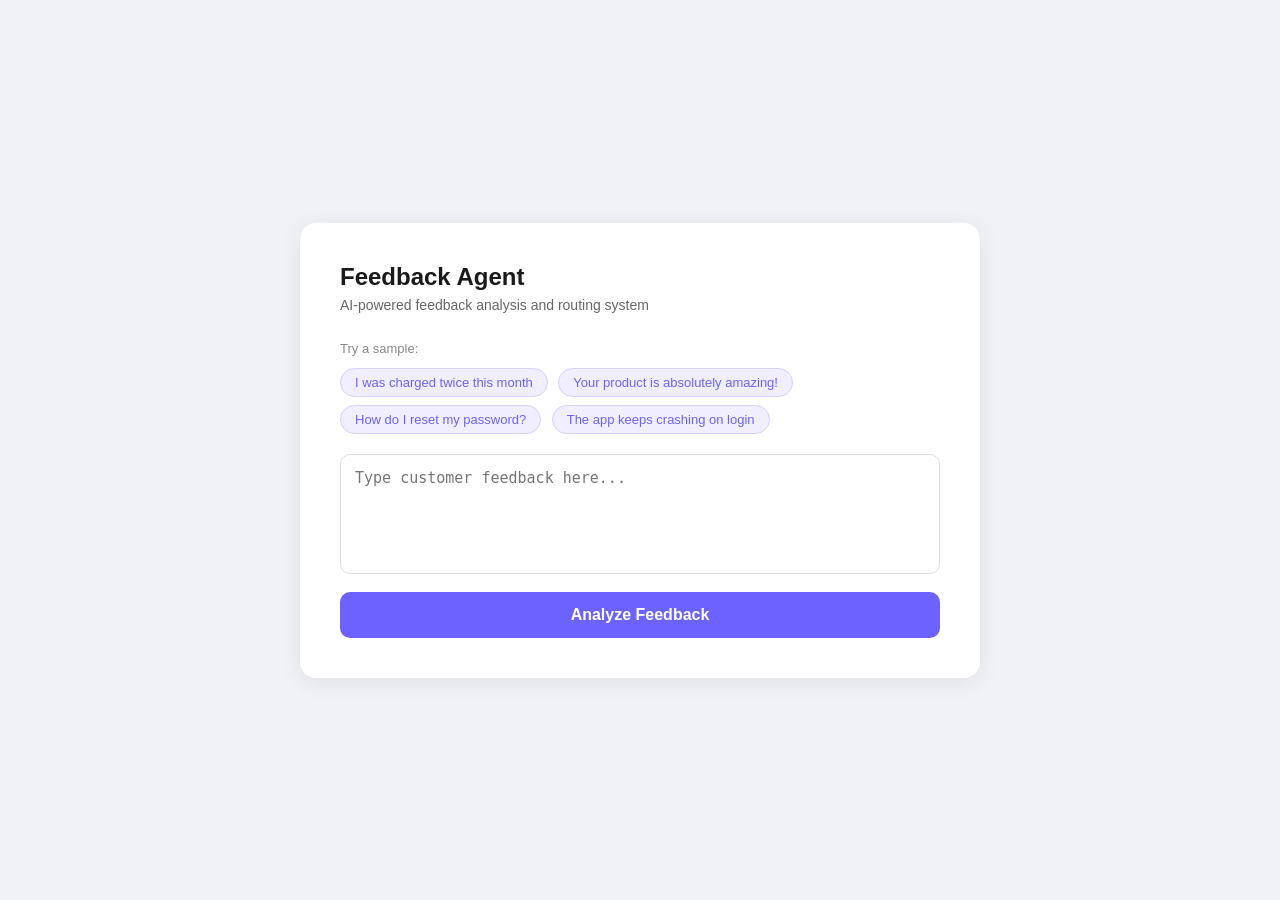
==== index.html @ 39b619ed "First Commit" ====
<!DOCTYPE html>
<html lang="en">
<head>
  <meta charset="UTF-8"/>
  <title>Feedback Agent Demo</title>
  <style>
    * { box-sizing: border-box; margin: 0; padding: 0; }
    body { font-family: sans-serif; background: #f0f2f5; min-height: 100vh; display: flex; align-items: center; justify-content: center; }
    .container { background: white; border-radius: 16px; padding: 40px; width: 680px; box-shadow: 0 4px 24px rgba(0,0,0,0.08); }
    h1 { font-size: 24px; font-weight: 600; margin-bottom: 6px; color: #1a1a1a; }
    p.sub { color: #666; font-size: 14px; margin-bottom: 28px; }
    textarea { width: 100%; height: 120px; border: 1.5px solid #ddd; border-radius: 10px; padding: 14px; font-size: 15px; resize: none; outline: none; transition: border 0.2s; }
    textarea:focus { border-color: #6c63ff; }
    button { margin-top: 14px; width: 100%; padding: 14px; background: #6c63ff; color: white; border: none; border-radius: 10px; font-size: 16px; font-weight: 600; cursor: pointer; transition: background 0.2s; }
    button:hover { background: #574fd6; }
    button:disabled { background: #aaa; cursor: not-allowed; }
    .result { margin-top: 28px; display: none; }
    .badge { display: inline-block; padding: 4px 14px; border-radius: 20px; font-size: 13px; font-weight: 600; margin-bottom: 16px; }
    .badge.escalated { background: #ffe4e4; color: #c0392b; }
    .badge.replied { background: #e4f9ef; color: #1a7a4a; }
    .cards { display: grid; grid-template-columns: 1fr 1fr; gap: 12px; }
    .card { background: #f8f8ff; border: 1px solid #ececff; border-radius: 10px; padding: 16px; }
    .card h3 { font-size: 12px; text-transform: uppercase; color: #888; letter-spacing: 0.5px; margin-bottom: 6px; }
    .card p { font-size: 15px; font-weight: 500; color: #1a1a1a; text-transform: capitalize; }
    .reply-box { margin-top: 12px; background: #f0fff6; border: 1px solid #b2f0d0; border-radius: 10px; padding: 16px; }
    .reply-box h3 { font-size: 12px; text-transform: uppercase; color: #1a7a4a; margin-bottom: 8px; }
    .reply-box p { font-size: 15px; color: #1a1a1a; line-height: 1.6; }
    .escalation-box { margin-top: 12px; background: #fff5f5; border: 1px solid #ffc0c0; border-radius: 10px; padding: 16px; }
    .escalation-box h3 { font-size: 12px; text-transform: uppercase; color: #c0392b; margin-bottom: 8px; }
    .escalation-box p { font-size: 15px; color: #1a1a1a; line-height: 1.6; }
    .loader { text-align: center; padding: 20px; color: #6c63ff; font-size: 15px; display: none; }
    .samples { margin-bottom: 16px; }
    .samples p { font-size: 13px; color: #888; margin-bottom: 8px; }
    .sample-btn { display: inline-block; margin: 4px 6px 4px 0; padding: 6px 14px; background: #f0eeff; color: #6c63ff; border: 1px solid #d4d0ff; border-radius: 20px; font-size: 13px; cursor: pointer; transition: background 0.2s; }
    .sample-btn:hover { background: #e0dcff; }
  </style>
</head>
<body>
<div class="container">
  <h1>Feedback Agent</h1>
  <p class="sub">AI-powered feedback analysis and routing system</p>

  <div class="samples">
    <p>Try a sample:</p>
    <span class="sample-btn" onclick="setSample(this)">I was charged twice this month</span>
    <span class="sample-btn" onclick="setSample(this)">Your product is absolutely amazing!</span>
    <span class="sample-btn" onclick="setSample(this)">How do I reset my password?</span>
    <span class="sample-btn" onclick="setSample(this)">The app keeps crashing on login</span>
  </div>

  <textarea id="feedback" placeholder="Type customer feedback here..."></textarea>
  <button id="btn" onclick="analyze()">Analyze Feedback</button>

  <div class="loader" id="loader">Analyzing feedback through agent pipeline...</div>

  <div class="result" id="result">
    <span class="badge" id="badge"></span>
    <div class="cards" id="cards"></div>
    <div id="output-box"></div>
  </div>
</div>

<script>
  function setSample(el) {
    document.getElementById("feedback").value = el.innerText;
  }

  async function analyze() {
    const feedback = document.getElementById("feedback").value.trim();
    if (!feedback) return alert("Please enter some feedback first.");

    document.getElementById("btn").disabled = true;
    document.getElementById("loader").style.display = "block";
    document.getElementById("result").style.display = "none";

    try {
      const res = await fetch("http://localhost:8000/analyze", {
        method: "POST",
        headers: { "Content-Type": "application/json" },
        body: JSON.stringify({ feedback })
      });
      const data = await res.json();
      showResult(data);
    } catch (e) {
      alert("Error connecting to backend. Make sure the server is running.");
    }

    document.getElementById("btn").disabled = false;
    document.getElementById("loader").style.display = "none";
  }

  function showResult(data) {
    const result = document.getElementById("result");
    const badge = document.getElementById("badge");
    const cards = document.getElementById("cards");
    const outputBox = document.getElementById("output-box");

    result.style.display = "block";

    if (data.status === "escalated") {
      badge.textContent = "Escalated to Human Team";
      badge.className = "badge escalated";
      const c = data.case;
      cards.innerHTML = `
        <div class="card"><h3>Sentiment</h3><p>${c.sentiment}</p></div>
        <div class="card"><h3>Intent</h3><p>${c.intent}</p></div>
        <div class="card"><h3>Assigned To</h3><p>${c.assigned_to}</p></div>
        <div class="card"><h3>Reason</h3><p>${c.reason}</p></div>
      `;
      outputBox.innerHTML = `
        <div class="escalation-box">
          <h3>Escalation Details</h3>
          <p>${c.feedback}</p>
        </div>`;
    } else {
      badge.textContent = "Auto-Replied";
      badge.className = "badge replied";
      cards.innerHTML = `
        <div class="card"><h3>Sentiment</h3><p>${data.sentiment || "—"}</p></div>
        <div class="card"><h3>Status</h3><p>${data.status}</p></div>
      `;
      outputBox.innerHTML = `
        <div class="reply-box">
          <h3>Generated Reply</h3>
          <p>${data.response}</p>
        </div>`;
    }
  }
</script>
</body>
</html>
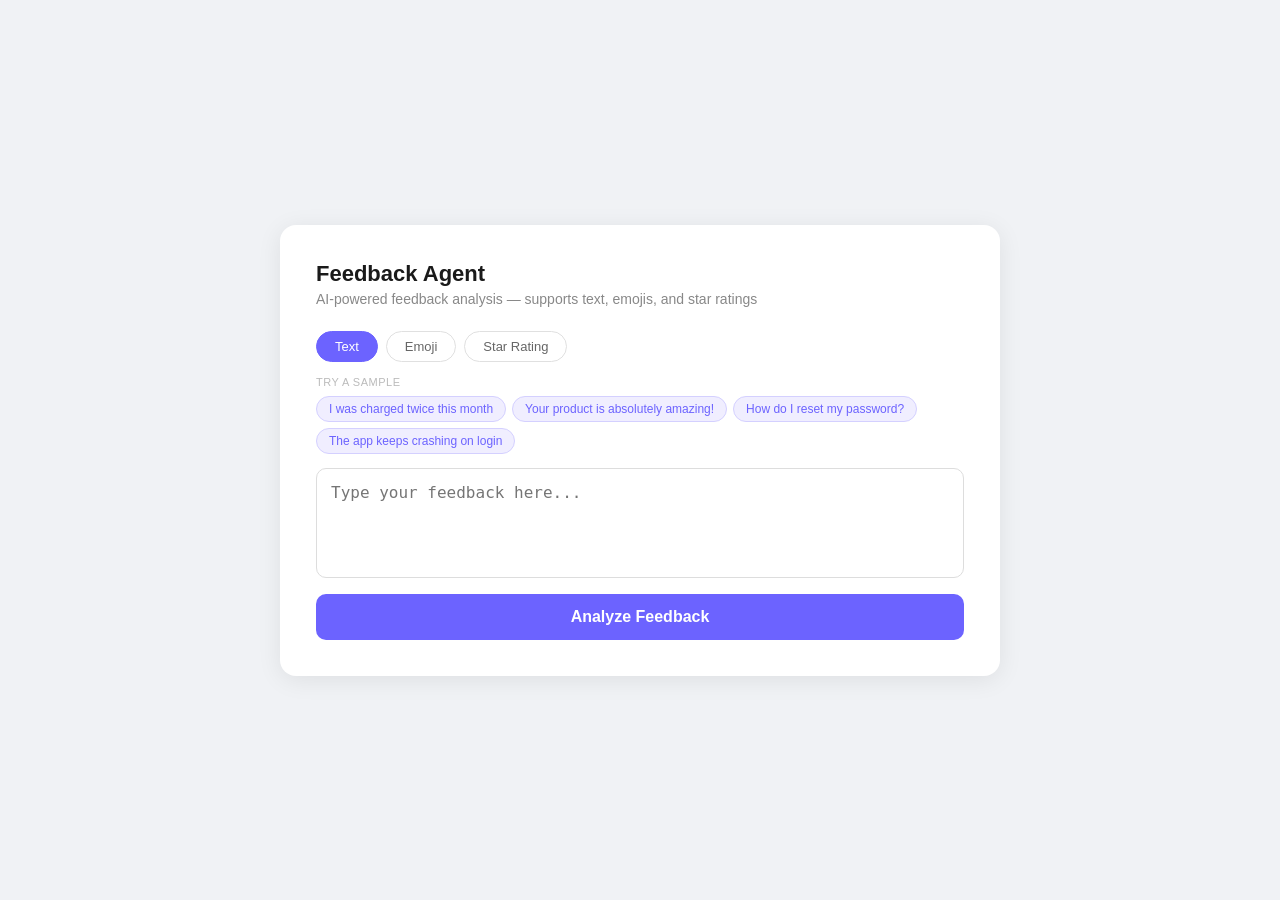
==== commit d42d390d: ""Update code 23/3/2026 10.25pm"" ====
--- a/index.html
+++ b/index.html
@@ -2,123 +2,302 @@
 <html lang="en">
 <head>
   <meta charset="UTF-8"/>
-  <title>Feedback Agent Demo</title>
+  <title>Feedback Agent</title>
   <style>
     * { box-sizing: border-box; margin: 0; padding: 0; }
-    body { font-family: sans-serif; background: #f0f2f5; min-height: 100vh; display: flex; align-items: center; justify-content: center; }
-    .container { background: white; border-radius: 16px; padding: 40px; width: 680px; box-shadow: 0 4px 24px rgba(0,0,0,0.08); }
-    h1 { font-size: 24px; font-weight: 600; margin-bottom: 6px; color: #1a1a1a; }
-    p.sub { color: #666; font-size: 14px; margin-bottom: 28px; }
-    textarea { width: 100%; height: 120px; border: 1.5px solid #ddd; border-radius: 10px; padding: 14px; font-size: 15px; resize: none; outline: none; transition: border 0.2s; }
-    textarea:focus { border-color: #6c63ff; }
-    button { margin-top: 14px; width: 100%; padding: 14px; background: #6c63ff; color: white; border: none; border-radius: 10px; font-size: 16px; font-weight: 600; cursor: pointer; transition: background 0.2s; }
-    button:hover { background: #574fd6; }
-    button:disabled { background: #aaa; cursor: not-allowed; }
-    .result { margin-top: 28px; display: none; }
-    .badge { display: inline-block; padding: 4px 14px; border-radius: 20px; font-size: 13px; font-weight: 600; margin-bottom: 16px; }
-    .badge.escalated { background: #ffe4e4; color: #c0392b; }
-    .badge.replied { background: #e4f9ef; color: #1a7a4a; }
-    .cards { display: grid; grid-template-columns: 1fr 1fr; gap: 12px; }
-    .card { background: #f8f8ff; border: 1px solid #ececff; border-radius: 10px; padding: 16px; }
-    .card h3 { font-size: 12px; text-transform: uppercase; color: #888; letter-spacing: 0.5px; margin-bottom: 6px; }
-    .card p { font-size: 15px; font-weight: 500; color: #1a1a1a; text-transform: capitalize; }
-    .reply-box { margin-top: 12px; background: #f0fff6; border: 1px solid #b2f0d0; border-radius: 10px; padding: 16px; }
-    .reply-box h3 { font-size: 12px; text-transform: uppercase; color: #1a7a4a; margin-bottom: 8px; }
-    .reply-box p { font-size: 15px; color: #1a1a1a; line-height: 1.6; }
-    .escalation-box { margin-top: 12px; background: #fff5f5; border: 1px solid #ffc0c0; border-radius: 10px; padding: 16px; }
-    .escalation-box h3 { font-size: 12px; text-transform: uppercase; color: #c0392b; margin-bottom: 8px; }
-    .escalation-box p { font-size: 15px; color: #1a1a1a; line-height: 1.6; }
-    .loader { text-align: center; padding: 20px; color: #6c63ff; font-size: 15px; display: none; }
-    .samples { margin-bottom: 16px; }
-    .samples p { font-size: 13px; color: #888; margin-bottom: 8px; }
-    .sample-btn { display: inline-block; margin: 4px 6px 4px 0; padding: 6px 14px; background: #f0eeff; color: #6c63ff; border: 1px solid #d4d0ff; border-radius: 20px; font-size: 13px; cursor: pointer; transition: background 0.2s; }
-    .sample-btn:hover { background: #e0dcff; }
+    body { font-family: sans-serif; background: #f0f2f5; min-height: 100vh; display: flex; align-items: center; justify-content: center; padding: 20px; }
+    .container { background: white; border-radius: 16px; padding: 36px; width: 720px; box-shadow: 0 4px 24px rgba(0,0,0,0.08); }
+    h1 { font-size: 22px; font-weight: 700; color: #1a1a1a; margin-bottom: 4px; }
+    p.sub { color: #888; font-size: 14px; margin-bottom: 24px; }
+
+    .tabs { display:flex; gap:8px; margin-bottom:14px; }
+    .tab { padding:7px 18px; border-radius:20px; border:1.5px solid #e0e0e0; font-size:13px; cursor:pointer; background:white; color:#666; transition:all 0.2s; }
+    .tab.active { background:#6c63ff; color:white; border-color:#6c63ff; }
+
+    .input-section { display:none; }
+    .input-section.active { display:block; }
+
+    textarea { width:100%; height:110px; border:1.5px solid #ddd; border-radius:10px; padding:14px; font-size:16px; resize:none; outline:none; transition:border 0.2s; }
+    textarea:focus { border-color:#6c63ff; }
+
+    .emoji-grid { display:flex; flex-wrap:wrap; gap:6px; padding:14px; background:#f8f8ff; border:1.5px solid #e8e4ff; border-radius:10px; margin-bottom:10px; }
+    .emoji-btn { font-size:26px; cursor:pointer; padding:6px 8px; border-radius:8px; border:2px solid transparent; background:transparent; transition:all 0.15s; }
+    .emoji-btn:hover { background:#e8e4ff; transform:scale(1.15); }
+    .emoji-btn.selected { border-color:#6c63ff; background:#f0eeff; }
+    .emoji-preview { min-height:44px; padding:10px 14px; background:#f0eeff; border-radius:8px; font-size:22px; letter-spacing:4px; margin-bottom:10px; color:#333; }
+    .emoji-preview span { font-size:13px; color:#888; vertical-align:middle; }
+
+    .star-row { display:flex; justify-content:center; gap:12px; padding:20px 0 10px; }
+    .star { font-size:38px; cursor:pointer; color:#ddd; transition:all 0.15s; }
+    .star.active { color:#f5a623; }
+    .star:hover { transform:scale(1.2); }
+    .star-label { text-align:center; font-size:14px; color:#888; margin-bottom:10px; min-height:20px; }
+
+    .samples { margin-bottom:14px; }
+    .samples-label { font-size:11px; color:#bbb; text-transform:uppercase; letter-spacing:0.5px; margin-bottom:8px; }
+    .chips { display:flex; flex-wrap:wrap; gap:6px; }
+    .chip { padding:5px 12px; background:#f0eeff; color:#6c63ff; border:1px solid #d4d0ff; border-radius:16px; font-size:12px; cursor:pointer; }
+    .chip:hover { background:#e0dcff; }
+
+    button.submit { margin-top:12px; width:100%; padding:14px; background:#6c63ff; color:white; border:none; border-radius:10px; font-size:16px; font-weight:600; cursor:pointer; transition:background 0.2s; }
+    button.submit:hover { background:#574fd6; }
+    button.submit:disabled { background:#bbb; cursor:not-allowed; }
+
+    .loader { text-align:center; padding:20px; color:#6c63ff; font-size:14px; display:none; }
+    .dots::after { content:'...'; animation: dots 1.2s steps(3,end) infinite; }
+    @keyframes dots { 0%,100%{content:'.'} 33%{content:'..'} 66%{content:'...'} }
+
+    .result { margin-top:24px; display:none; animation: fadeIn 0.3s ease; }
+    @keyframes fadeIn { from{opacity:0;transform:translateY(8px)} to{opacity:1;transform:none} }
+
+    .result-header { display:flex; align-items:center; gap:10px; margin-bottom:14px; flex-wrap:wrap; }
+    .badge { padding:5px 16px; border-radius:20px; font-size:13px; font-weight:600; }
+    .badge.escalated { background:#ffe4e4; color:#c0392b; }
+    .badge.replied { background:#e4f9ef; color:#1a7a4a; }
+    .input-badge { padding:4px 12px; border-radius:14px; font-size:12px; background:#f0eeff; color:#6c63ff; }
+
+    .interpretation { background:#fffbea; border:1px solid #ffe08a; border-radius:10px; padding:12px 16px; margin-bottom:14px; font-size:14px; color:#7a5c00; }
+    .interpretation strong { color:#5c4200; }
+
+    .cards { display:grid; grid-template-columns:1fr 1fr; gap:10px; margin-bottom:14px; }
+    .card { background:#f8f8ff; border:1px solid #ececff; border-radius:10px; padding:14px; }
+    .card h3 { font-size:11px; text-transform:uppercase; color:#aaa; letter-spacing:0.5px; margin-bottom:5px; }
+    .card p { font-size:15px; font-weight:500; color:#1a1a1a; text-transform:capitalize; }
+
+    .reply-box { background:#f0fff6; border:1px solid #b2f0d0; border-radius:10px; padding:16px; }
+    .reply-box h3 { font-size:11px; text-transform:uppercase; color:#1a7a4a; margin-bottom:8px; }
+    .reply-box p { font-size:15px; color:#1a1a1a; line-height:1.7; }
+
+    .escalation-box { background:#fff5f5; border:1px solid #ffc0c0; border-radius:10px; padding:16px; }
+    .escalation-box h3 { font-size:11px; text-transform:uppercase; color:#c0392b; margin-bottom:8px; }
+    .escalation-box p { font-size:14px; color:#333; line-height:1.6; margin-bottom:6px; }
   </style>
 </head>
 <body>
 <div class="container">
   <h1>Feedback Agent</h1>
-  <p class="sub">AI-powered feedback analysis and routing system</p>
-
-  <div class="samples">
-    <p>Try a sample:</p>
-    <span class="sample-btn" onclick="setSample(this)">I was charged twice this month</span>
-    <span class="sample-btn" onclick="setSample(this)">Your product is absolutely amazing!</span>
-    <span class="sample-btn" onclick="setSample(this)">How do I reset my password?</span>
-    <span class="sample-btn" onclick="setSample(this)">The app keeps crashing on login</span>
-  </div>
-
-  <textarea id="feedback" placeholder="Type customer feedback here..."></textarea>
-  <button id="btn" onclick="analyze()">Analyze Feedback</button>
-
-  <div class="loader" id="loader">Analyzing feedback through agent pipeline...</div>
+  <p class="sub">AI-powered feedback analysis — supports text, emojis, and star ratings</p>
+
+  <div class="tabs">
+    <button class="tab active" onclick="switchTab('text', this)">Text</button>
+    <button class="tab" onclick="switchTab('emoji', this)">Emoji</button>
+    <button class="tab" onclick="switchTab('rating', this)">Star Rating</button>
+  </div>
+
+  <!-- TEXT TAB -->
+  <div class="input-section active" id="tab-text">
+    <div class="samples">
+      <div class="samples-label">Try a sample</div>
+      <div class="chips">
+        <span class="chip" onclick="setChip(this)">I was charged twice this month</span>
+        <span class="chip" onclick="setChip(this)">Your product is absolutely amazing!</span>
+        <span class="chip" onclick="setChip(this)">How do I reset my password?</span>
+        <span class="chip" onclick="setChip(this)">The app keeps crashing on login</span>
+      </div>
+    </div>
+    <textarea id="text-input" placeholder="Type your feedback here..."></textarea>
+  </div>
+
+  <!-- EMOJI TAB -->
+  <div class="input-section" id="tab-emoji">
+    <div class="samples">
+      <div class="samples-label">Quick emoji combos</div>
+      <div class="chips">
+        <span class="chip" onclick="setEmojiCombo('😡😡💢')">😡 Very angry</span>
+        <span class="chip" onclick="setEmojiCombo('❤️🌟😍')">❤️ Love it</span>
+        <span class="chip" onclick="setEmojiCombo('🤔❓')">🤔 Confused</span>
+        <span class="chip" onclick="setEmojiCombo('🐛💥❌')">🐛 Bug report</span>
+        <span class="chip" onclick="setEmojiCombo('💰💳😤')">💰 Billing issue</span>
+        <span class="chip" onclick="setEmojiCombo('👏🙌✨')">👏 Impressed</span>
+      </div>
+    </div>
+    <div class="emoji-grid">
+      <button class="emoji-btn" onclick="addEmoji('😡')">😡</button>
+      <button class="emoji-btn" onclick="addEmoji('😤')">😤</button>
+      <button class="emoji-btn" onclick="addEmoji('🤬')">🤬</button>
+      <button class="emoji-btn" onclick="addEmoji('💢')">💢</button>
+      <button class="emoji-btn" onclick="addEmoji('😢')">😢</button>
+      <button class="emoji-btn" onclick="addEmoji('💔')">💔</button>
+      <button class="emoji-btn" onclick="addEmoji('😞')">😞</button>
+      <button class="emoji-btn" onclick="addEmoji('😊')">😊</button>
+      <button class="emoji-btn" onclick="addEmoji('❤️')">❤️</button>
+      <button class="emoji-btn" onclick="addEmoji('👍')">👍</button>
+      <button class="emoji-btn" onclick="addEmoji('🌟')">🌟</button>
+      <button class="emoji-btn" onclick="addEmoji('😍')">😍</button>
+      <button class="emoji-btn" onclick="addEmoji('✨')">✨</button>
+      <button class="emoji-btn" onclick="addEmoji('👏')">👏</button>
+      <button class="emoji-btn" onclick="addEmoji('🙌')">🙌</button>
+      <button class="emoji-btn" onclick="addEmoji('🤔')">🤔</button>
+      <button class="emoji-btn" onclick="addEmoji('❓')">❓</button>
+      <button class="emoji-btn" onclick="addEmoji('🐛')">🐛</button>
+      <button class="emoji-btn" onclick="addEmoji('💥')">💥</button>
+      <button class="emoji-btn" onclick="addEmoji('❌')">❌</button>
+      <button class="emoji-btn" onclick="addEmoji('🔥')">🔥</button>
+      <button class="emoji-btn" onclick="addEmoji('💰')">💰</button>
+      <button class="emoji-btn" onclick="addEmoji('💳')">💳</button>
+      <button class="emoji-btn" onclick="addEmoji('🚀')">🚀</button>
+      <button class="emoji-btn" onclick="addEmoji('👎')">👎</button>
+      <button class="emoji-btn" onclick="addEmoji('🐢')">🐢</button>
+      <button class="emoji-btn" onclick="addEmoji('⚡')">⚡</button>
+      <button class="emoji-btn" onclick="addEmoji('🧾')">🧾</button>
+    </div>
+    <div class="emoji-preview" id="emoji-preview"><span>Click emojis above to build your feedback</span></div>
+    <button onclick="clearEmoji()" style="background:none;border:none;color:#aaa;font-size:12px;cursor:pointer;margin-bottom:8px;">Clear</button>
+  </div>
+
+  <!-- STAR RATING TAB -->
+  <div class="input-section" id="tab-rating">
+    <div class="star-row" id="star-row">
+      <span class="star" onclick="setRating(1)">★</span>
+      <span class="star" onclick="setRating(2)">★</span>
+      <span class="star" onclick="setRating(3)">★</span>
+      <span class="star" onclick="setRating(4)">★</span>
+      <span class="star" onclick="setRating(5)">★</span>
+    </div>
+    <div class="star-label" id="star-label">Click a star to rate</div>
+    <textarea id="rating-comment" placeholder="Optional: add a comment with your rating..." style="margin-top:10px; height:80px;"></textarea>
+  </div>
+
+  <button class="submit" id="btn" onclick="analyze()">Analyze Feedback</button>
+  <div class="loader" id="loader">Analyzing through agent pipeline<span class="dots"></span></div>
 
   <div class="result" id="result">
-    <span class="badge" id="badge"></span>
+    <div class="result-header">
+      <span class="badge" id="badge"></span>
+      <span class="input-badge" id="input-type-badge"></span>
+    </div>
+    <div class="interpretation" id="interpretation"></div>
     <div class="cards" id="cards"></div>
     <div id="output-box"></div>
   </div>
 </div>
 
 <script>
-  function setSample(el) {
-    document.getElementById("feedback").value = el.innerText;
+  let currentTab = 'text';
+  let selectedEmojis = '';
+  let selectedRating = 0;
+
+  const starLabels = ['', 'Very dissatisfied', 'Dissatisfied', 'Neutral', 'Satisfied', 'Very satisfied!'];
+
+  function switchTab(tab, el) {
+    currentTab = tab;
+    document.querySelectorAll('.tab').forEach(t => t.classList.remove('active'));
+    document.querySelectorAll('.input-section').forEach(s => s.classList.remove('active'));
+    el.classList.add('active');
+    document.getElementById('tab-' + tab).classList.add('active');
+    document.getElementById('result').style.display = 'none';
+  }
+
+  function setChip(el) {
+    document.getElementById('text-input').value = el.innerText;
+  }
+
+  function addEmoji(e) {
+    selectedEmojis += e;
+    updateEmojiPreview();
+  }
+
+  function setEmojiCombo(combo) {
+    selectedEmojis = combo;
+    updateEmojiPreview();
+  }
+
+  function clearEmoji() {
+    selectedEmojis = '';
+    updateEmojiPreview();
+  }
+
+  function updateEmojiPreview() {
+    const el = document.getElementById('emoji-preview');
+    el.innerHTML = selectedEmojis || '<span>Click emojis above to build your feedback</span>';
+  }
+
+  function setRating(n) {
+    selectedRating = n;
+    document.querySelectorAll('.star').forEach((s, i) => {
+      s.classList.toggle('active', i < n);
+    });
+    document.getElementById('star-label').textContent = starLabels[n];
+  }
+
+  function getFeedbackValue() {
+    if (currentTab === 'text') {
+      return document.getElementById('text-input').value.trim();
+    } else if (currentTab === 'emoji') {
+      return selectedEmojis.trim();
+    } else {
+      const stars = '⭐'.repeat(selectedRating);
+      const comment = document.getElementById('rating-comment').value.trim();
+      return comment ? `${stars} ${comment}` : stars;
+    }
   }
 
   async function analyze() {
-    const feedback = document.getElementById("feedback").value.trim();
-    if (!feedback) return alert("Please enter some feedback first.");
-
-    document.getElementById("btn").disabled = true;
-    document.getElementById("loader").style.display = "block";
-    document.getElementById("result").style.display = "none";
+    const feedback = getFeedbackValue();
+    if (!feedback) return alert('Please enter feedback first.');
+
+    document.getElementById('btn').disabled = true;
+    document.getElementById('loader').style.display = 'block';
+    document.getElementById('result').style.display = 'none';
 
     try {
-      const res = await fetch("http://localhost:8000/analyze", {
-        method: "POST",
-        headers: { "Content-Type": "application/json" },
+      const res = await fetch('http://localhost:8000/analyze', {
+        method: 'POST',
+        headers: { 'Content-Type': 'application/json' },
         body: JSON.stringify({ feedback })
       });
       const data = await res.json();
       showResult(data);
     } catch (e) {
-      alert("Error connecting to backend. Make sure the server is running.");
+      alert('Cannot connect to backend. Run: uvicorn app:app --reload --port 8000');
     }
 
-    document.getElementById("btn").disabled = false;
-    document.getElementById("loader").style.display = "none";
+    document.getElementById('btn').disabled = false;
+    document.getElementById('loader').style.display = 'none';
   }
 
   function showResult(data) {
-    const result = document.getElementById("result");
-    const badge = document.getElementById("badge");
-    const cards = document.getElementById("cards");
-    const outputBox = document.getElementById("output-box");
-
-    result.style.display = "block";
-
-    if (data.status === "escalated") {
-      badge.textContent = "Escalated to Human Team";
-      badge.className = "badge escalated";
+    const result = document.getElementById('result');
+    const badge = document.getElementById('badge');
+    const cards = document.getElementById('cards');
+    const outputBox = document.getElementById('output-box');
+    const interp = document.getElementById('interpretation');
+    const typeBadge = document.getElementById('input-type-badge');
+
+    result.style.display = 'block';
+
+    const u = data.understanding || {};
+    const typeMap = { text: 'Text input', emoji: 'Emoji input', mixed: 'Emoji + text', rating: 'Star rating' };
+    typeBadge.textContent = typeMap[data.detected_type] || 'Text input';
+
+    if (data.emoji_detected || data.detected_type !== 'text') {
+      interp.style.display = 'block';
+      interp.innerHTML = `<strong>Interpreted as:</strong> "${data.human_readable}"`;
+    } else {
+      interp.style.display = 'none';
+    }
+
+    cards.innerHTML = `
+      <div class="card"><h3>Sentiment</h3><p>${u.sentiment || '—'}</p></div>
+      <div class="card"><h3>Intent</h3><p>${u.intent || '—'}</p></div>
+      <div class="card"><h3>Topic</h3><p>${u.topic || '—'}</p></div>
+      <div class="card"><h3>Urgency</h3><p>${u.urgency || '—'}</p></div>
+    `;
+
+    if (data.status === 'escalated') {
       const c = data.case;
-      cards.innerHTML = `
-        <div class="card"><h3>Sentiment</h3><p>${c.sentiment}</p></div>
-        <div class="card"><h3>Intent</h3><p>${c.intent}</p></div>
-        <div class="card"><h3>Assigned To</h3><p>${c.assigned_to}</p></div>
-        <div class="card"><h3>Reason</h3><p>${c.reason}</p></div>
-      `;
+      badge.textContent = 'Escalated to Human Team';
+      badge.className = 'badge escalated';
       outputBox.innerHTML = `
         <div class="escalation-box">
           <h3>Escalation Details</h3>
-          <p>${c.feedback}</p>
+          <p><strong>Feedback:</strong> ${c.feedback}</p>
+          <p><strong>Reason:</strong> ${c.reason}</p>
+          <p><strong>Assigned to:</strong> ${c.assigned_to}</p>
         </div>`;
     } else {
-      badge.textContent = "Auto-Replied";
-      badge.className = "badge replied";
-      cards.innerHTML = `
-        <div class="card"><h3>Sentiment</h3><p>${data.sentiment || "—"}</p></div>
-        <div class="card"><h3>Status</h3><p>${data.status}</p></div>
-      `;
+      badge.textContent = 'Auto-Replied';
+      badge.className = 'badge replied';
       outputBox.innerHTML = `
         <div class="reply-box">
           <h3>Generated Reply</h3>
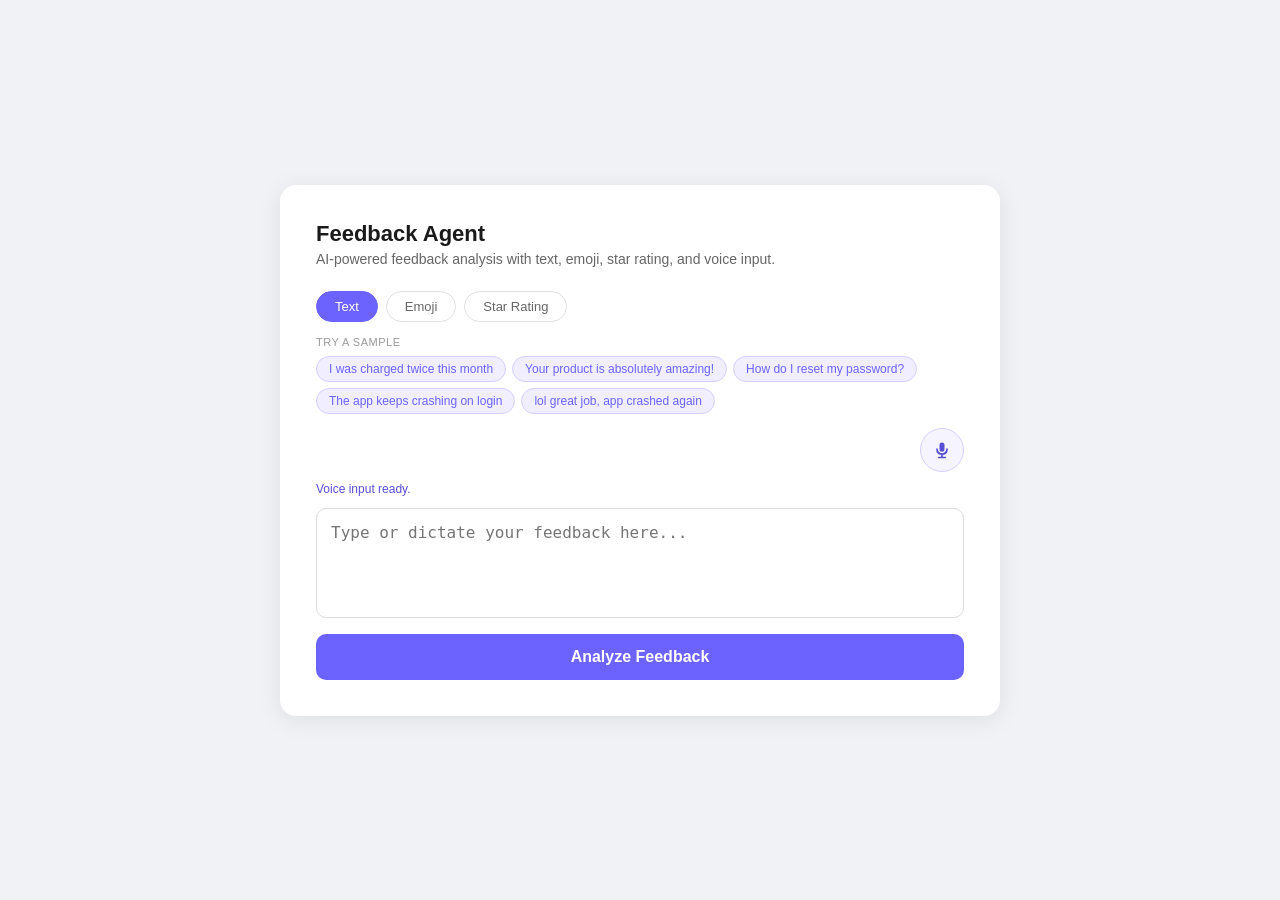
==== commit 1ea9a4ab: ""Added the voice input feature and Sentiment Correctly 25/3/26 9.13 pm"" ====
--- a/index.html
+++ b/index.html
@@ -2,89 +2,86 @@
 <html lang="en">
 <head>
   <meta charset="UTF-8"/>
+  <meta name="viewport" content="width=device-width, initial-scale=1.0"/>
   <title>Feedback Agent</title>
   <style>
     * { box-sizing: border-box; margin: 0; padding: 0; }
-    body { font-family: sans-serif; background: #f0f2f5; min-height: 100vh; display: flex; align-items: center; justify-content: center; padding: 20px; }
-    .container { background: white; border-radius: 16px; padding: 36px; width: 720px; box-shadow: 0 4px 24px rgba(0,0,0,0.08); }
+    body { font-family: "Segoe UI", sans-serif; background: #f0f2f5; min-height: 100vh; display: flex; align-items: center; justify-content: center; padding: 20px; }
+    .container { background: white; border-radius: 16px; padding: 36px; width: min(720px, 100%); box-shadow: 0 4px 24px rgba(0, 0, 0, 0.08); }
     h1 { font-size: 22px; font-weight: 700; color: #1a1a1a; margin-bottom: 4px; }
-    p.sub { color: #888; font-size: 14px; margin-bottom: 24px; }
-
-    .tabs { display:flex; gap:8px; margin-bottom:14px; }
-    .tab { padding:7px 18px; border-radius:20px; border:1.5px solid #e0e0e0; font-size:13px; cursor:pointer; background:white; color:#666; transition:all 0.2s; }
-    .tab.active { background:#6c63ff; color:white; border-color:#6c63ff; }
-
-    .input-section { display:none; }
-    .input-section.active { display:block; }
-
-    textarea { width:100%; height:110px; border:1.5px solid #ddd; border-radius:10px; padding:14px; font-size:16px; resize:none; outline:none; transition:border 0.2s; }
-    textarea:focus { border-color:#6c63ff; }
-
-    .emoji-grid { display:flex; flex-wrap:wrap; gap:6px; padding:14px; background:#f8f8ff; border:1.5px solid #e8e4ff; border-radius:10px; margin-bottom:10px; }
-    .emoji-btn { font-size:26px; cursor:pointer; padding:6px 8px; border-radius:8px; border:2px solid transparent; background:transparent; transition:all 0.15s; }
-    .emoji-btn:hover { background:#e8e4ff; transform:scale(1.15); }
-    .emoji-btn.selected { border-color:#6c63ff; background:#f0eeff; }
-    .emoji-preview { min-height:44px; padding:10px 14px; background:#f0eeff; border-radius:8px; font-size:22px; letter-spacing:4px; margin-bottom:10px; color:#333; }
-    .emoji-preview span { font-size:13px; color:#888; vertical-align:middle; }
-
-    .star-row { display:flex; justify-content:center; gap:12px; padding:20px 0 10px; }
-    .star { font-size:38px; cursor:pointer; color:#ddd; transition:all 0.15s; }
-    .star.active { color:#f5a623; }
-    .star:hover { transform:scale(1.2); }
-    .star-label { text-align:center; font-size:14px; color:#888; margin-bottom:10px; min-height:20px; }
-
-    .samples { margin-bottom:14px; }
-    .samples-label { font-size:11px; color:#bbb; text-transform:uppercase; letter-spacing:0.5px; margin-bottom:8px; }
-    .chips { display:flex; flex-wrap:wrap; gap:6px; }
-    .chip { padding:5px 12px; background:#f0eeff; color:#6c63ff; border:1px solid #d4d0ff; border-radius:16px; font-size:12px; cursor:pointer; }
-    .chip:hover { background:#e0dcff; }
-
-    button.submit { margin-top:12px; width:100%; padding:14px; background:#6c63ff; color:white; border:none; border-radius:10px; font-size:16px; font-weight:600; cursor:pointer; transition:background 0.2s; }
-    button.submit:hover { background:#574fd6; }
-    button.submit:disabled { background:#bbb; cursor:not-allowed; }
-
-    .loader { text-align:center; padding:20px; color:#6c63ff; font-size:14px; display:none; }
-    .dots::after { content:'...'; animation: dots 1.2s steps(3,end) infinite; }
-    @keyframes dots { 0%,100%{content:'.'} 33%{content:'..'} 66%{content:'...'} }
-
-    .result { margin-top:24px; display:none; animation: fadeIn 0.3s ease; }
-    @keyframes fadeIn { from{opacity:0;transform:translateY(8px)} to{opacity:1;transform:none} }
-
-    .result-header { display:flex; align-items:center; gap:10px; margin-bottom:14px; flex-wrap:wrap; }
-    .badge { padding:5px 16px; border-radius:20px; font-size:13px; font-weight:600; }
-    .badge.escalated { background:#ffe4e4; color:#c0392b; }
-    .badge.replied { background:#e4f9ef; color:#1a7a4a; }
-    .input-badge { padding:4px 12px; border-radius:14px; font-size:12px; background:#f0eeff; color:#6c63ff; }
-
-    .interpretation { background:#fffbea; border:1px solid #ffe08a; border-radius:10px; padding:12px 16px; margin-bottom:14px; font-size:14px; color:#7a5c00; }
-    .interpretation strong { color:#5c4200; }
-
-    .cards { display:grid; grid-template-columns:1fr 1fr; gap:10px; margin-bottom:14px; }
-    .card { background:#f8f8ff; border:1px solid #ececff; border-radius:10px; padding:14px; }
-    .card h3 { font-size:11px; text-transform:uppercase; color:#aaa; letter-spacing:0.5px; margin-bottom:5px; }
-    .card p { font-size:15px; font-weight:500; color:#1a1a1a; text-transform:capitalize; }
-
-    .reply-box { background:#f0fff6; border:1px solid #b2f0d0; border-radius:10px; padding:16px; }
-    .reply-box h3 { font-size:11px; text-transform:uppercase; color:#1a7a4a; margin-bottom:8px; }
-    .reply-box p { font-size:15px; color:#1a1a1a; line-height:1.7; }
-
-    .escalation-box { background:#fff5f5; border:1px solid #ffc0c0; border-radius:10px; padding:16px; }
-    .escalation-box h3 { font-size:11px; text-transform:uppercase; color:#c0392b; margin-bottom:8px; }
-    .escalation-box p { font-size:14px; color:#333; line-height:1.6; margin-bottom:6px; }
+    p.sub { color: #666; font-size: 14px; margin-bottom: 24px; }
+    .tabs { display: flex; gap: 8px; margin-bottom: 14px; flex-wrap: wrap; }
+    .tab { padding: 7px 18px; border-radius: 20px; border: 1.5px solid #e0e0e0; font-size: 13px; cursor: pointer; background: white; color: #666; transition: all 0.2s; }
+    .tab.active { background: #6c63ff; color: white; border-color: #6c63ff; }
+    .input-section { display: none; }
+    .input-section.active { display: block; }
+    textarea { width: 100%; height: 110px; border: 1.5px solid #ddd; border-radius: 10px; padding: 14px; font-size: 16px; resize: none; outline: none; transition: border 0.2s; }
+    textarea:focus { border-color: #6c63ff; }
+    .voice-tools { display: flex; align-items: center; justify-content: flex-end; margin-bottom: 10px; gap: 10px; }
+    .voice-btn { width: 44px; height: 44px; border-radius: 999px; border: 1px solid #d4d0ff; background: #f6f4ff; color: #574fd6; display: inline-flex; align-items: center; justify-content: center; cursor: pointer; transition: transform 0.2s, background 0.2s, border-color 0.2s; }
+    .voice-btn:hover { transform: scale(1.05); }
+    .voice-btn.recording { background: #ffe8e8; color: #bf2f45; border-color: #ffb6c1; }
+    .voice-btn:disabled { opacity: 0.6; cursor: not-allowed; transform: none; }
+    .voice-btn svg { width: 20px; height: 20px; fill: currentColor; }
+    .voice-status { font-size: 12px; color: #574fd6; min-height: 16px; margin-bottom: 10px; }
+    .emoji-grid { display: flex; flex-wrap: wrap; gap: 6px; padding: 14px; background: #f8f8ff; border: 1.5px solid #e8e4ff; border-radius: 10px; margin-bottom: 10px; }
+    .emoji-btn { font-size: 26px; cursor: pointer; padding: 6px 8px; border-radius: 8px; border: 2px solid transparent; background: transparent; transition: all 0.15s; }
+    .emoji-btn:hover { background: #e8e4ff; transform: scale(1.15); }
+    .emoji-preview { min-height: 44px; padding: 10px 14px; background: #f0eeff; border-radius: 8px; font-size: 22px; letter-spacing: 4px; margin-bottom: 10px; color: #333; }
+    .emoji-preview span { font-size: 13px; color: #888; vertical-align: middle; }
+    .star-row { display: flex; justify-content: center; gap: 12px; padding: 20px 0 10px; }
+    .star { font-size: 38px; cursor: pointer; color: #ddd; transition: all 0.15s; }
+    .star.active { color: #f5a623; }
+    .star:hover { transform: scale(1.2); }
+    .star-label { text-align: center; font-size: 14px; color: #888; margin-bottom: 10px; min-height: 20px; }
+    .samples { margin-bottom: 14px; }
+    .samples-label { font-size: 11px; color: #999; text-transform: uppercase; letter-spacing: 0.5px; margin-bottom: 8px; }
+    .chips { display: flex; flex-wrap: wrap; gap: 6px; }
+    .chip { padding: 5px 12px; background: #f0eeff; color: #6c63ff; border: 1px solid #d4d0ff; border-radius: 16px; font-size: 12px; cursor: pointer; }
+    .chip:hover { background: #e0dcff; }
+    button.submit { margin-top: 12px; width: 100%; padding: 14px; background: #6c63ff; color: white; border: none; border-radius: 10px; font-size: 16px; font-weight: 600; cursor: pointer; transition: background 0.2s; }
+    button.submit:hover { background: #574fd6; }
+    button.submit:disabled { background: #bbb; cursor: not-allowed; }
+    .loader { text-align: center; padding: 20px; color: #6c63ff; font-size: 14px; display: none; }
+    .dots::after { content: "..."; animation: dots 1.2s steps(3, end) infinite; }
+    @keyframes dots { 0%, 100% { content: "."; } 33% { content: ".."; } 66% { content: "..."; } }
+    .result { margin-top: 24px; display: none; animation: fadeIn 0.3s ease; }
+    @keyframes fadeIn { from { opacity: 0; transform: translateY(8px); } to { opacity: 1; transform: none; } }
+    .result-header { display: flex; align-items: center; gap: 10px; margin-bottom: 14px; flex-wrap: wrap; }
+    .badge { padding: 5px 16px; border-radius: 20px; font-size: 13px; font-weight: 600; }
+    .badge.escalated { background: #ffe4e4; color: #c0392b; }
+    .badge.replied { background: #e4f9ef; color: #1a7a4a; }
+    .input-badge { padding: 4px 12px; border-radius: 14px; font-size: 12px; background: #f0eeff; color: #6c63ff; }
+    .interpretation { background: #fffbea; border: 1px solid #ffe08a; border-radius: 10px; padding: 12px 16px; margin-bottom: 14px; font-size: 14px; color: #7a5c00; }
+    .cards { display: grid; grid-template-columns: 1fr 1fr; gap: 10px; margin-bottom: 14px; }
+    .card { background: #f8f8ff; border: 1px solid #ececff; border-radius: 10px; padding: 14px; }
+    .card h3 { font-size: 11px; text-transform: uppercase; color: #aaa; letter-spacing: 0.5px; margin-bottom: 5px; }
+    .card p { font-size: 15px; font-weight: 500; color: #1a1a1a; text-transform: capitalize; }
+    .reply-box { background: #f0fff6; border: 1px solid #b2f0d0; border-radius: 10px; padding: 16px; }
+    .reply-box h3 { font-size: 11px; text-transform: uppercase; color: #1a7a4a; margin-bottom: 8px; }
+    .reply-box p { font-size: 15px; color: #1a1a1a; line-height: 1.7; }
+    .audio-tools { display: flex; gap: 10px; align-items: center; margin-top: 12px; flex-wrap: wrap; }
+    .audio-btn { padding: 10px 14px; border-radius: 10px; border: 1px solid #b2f0d0; background: white; color: #1a7a4a; font-size: 13px; font-weight: 600; cursor: pointer; }
+    .audio-btn:disabled { opacity: 0.6; cursor: not-allowed; }
+    .audio-status { font-size: 12px; color: #666; }
+    .escalation-box { background: #fff5f5; border: 1px solid #ffc0c0; border-radius: 10px; padding: 16px; }
+    .escalation-box h3 { font-size: 11px; text-transform: uppercase; color: #c0392b; margin-bottom: 8px; }
+    .escalation-box p { font-size: 14px; color: #333; line-height: 1.6; margin-bottom: 6px; }
+    @media (max-width: 640px) {
+      .container { padding: 24px; }
+      .cards { grid-template-columns: 1fr; }
+    }
   </style>
 </head>
 <body>
 <div class="container">
   <h1>Feedback Agent</h1>
-  <p class="sub">AI-powered feedback analysis — supports text, emojis, and star ratings</p>
-
+  <p class="sub">AI-powered feedback analysis with text, emoji, star rating, and voice input.</p>
   <div class="tabs">
     <button class="tab active" onclick="switchTab('text', this)">Text</button>
     <button class="tab" onclick="switchTab('emoji', this)">Emoji</button>
     <button class="tab" onclick="switchTab('rating', this)">Star Rating</button>
   </div>
-
-  <!-- TEXT TAB -->
   <div class="input-section active" id="tab-text">
     <div class="samples">
       <div class="samples-label">Try a sample</div>
@@ -93,12 +90,19 @@
         <span class="chip" onclick="setChip(this)">Your product is absolutely amazing!</span>
         <span class="chip" onclick="setChip(this)">How do I reset my password?</span>
         <span class="chip" onclick="setChip(this)">The app keeps crashing on login</span>
+        <span class="chip" onclick="setChip(this)">lol great job, app crashed again</span>
       </div>
     </div>
-    <textarea id="text-input" placeholder="Type your feedback here..."></textarea>
+    <div class="voice-tools">
+      <button class="voice-btn" id="voice-btn" type="button" onclick="toggleVoiceInput()" aria-label="Start voice input" title="Start voice input">
+        <svg viewBox="0 0 24 24" aria-hidden="true">
+          <path d="M12 14a3 3 0 0 0 3-3V6a3 3 0 1 0-6 0v5a3 3 0 0 0 3 3Zm5-3a1 1 0 1 1 2 0 7 7 0 0 1-6 6.92V20h3a1 1 0 1 1 0 2H8a1 1 0 1 1 0-2h3v-2.08A7 7 0 0 1 5 11a1 1 0 1 1 2 0 5 5 0 0 0 10 0Z"/>
+        </svg>
+      </button>
+    </div>
+    <div class="voice-status" id="voice-status">Voice input ready.</div>
+    <textarea id="text-input" placeholder="Type or dictate your feedback here..."></textarea>
   </div>
-
-  <!-- EMOJI TAB -->
   <div class="input-section" id="tab-emoji">
     <div class="samples">
       <div class="samples-label">Quick emoji combos</div>
@@ -133,19 +137,11 @@
       <button class="emoji-btn" onclick="addEmoji('💥')">💥</button>
       <button class="emoji-btn" onclick="addEmoji('❌')">❌</button>
       <button class="emoji-btn" onclick="addEmoji('🔥')">🔥</button>
-      <button class="emoji-btn" onclick="addEmoji('💰')">💰</button>
-      <button class="emoji-btn" onclick="addEmoji('💳')">💳</button>
-      <button class="emoji-btn" onclick="addEmoji('🚀')">🚀</button>
       <button class="emoji-btn" onclick="addEmoji('👎')">👎</button>
-      <button class="emoji-btn" onclick="addEmoji('🐢')">🐢</button>
-      <button class="emoji-btn" onclick="addEmoji('⚡')">⚡</button>
-      <button class="emoji-btn" onclick="addEmoji('🧾')">🧾</button>
     </div>
     <div class="emoji-preview" id="emoji-preview"><span>Click emojis above to build your feedback</span></div>
-    <button onclick="clearEmoji()" style="background:none;border:none;color:#aaa;font-size:12px;cursor:pointer;margin-bottom:8px;">Clear</button>
+    <button onclick="clearEmoji()" style="background:none;border:none;color:#888;font-size:12px;cursor:pointer;margin-bottom:8px;">Clear</button>
   </div>
-
-  <!-- STAR RATING TAB -->
   <div class="input-section" id="tab-rating">
     <div class="star-row" id="star-row">
       <span class="star" onclick="setRating(1)">★</span>
@@ -157,10 +153,8 @@
     <div class="star-label" id="star-label">Click a star to rate</div>
     <textarea id="rating-comment" placeholder="Optional: add a comment with your rating..." style="margin-top:10px; height:80px;"></textarea>
   </div>
-
   <button class="submit" id="btn" onclick="analyze()">Analyze Feedback</button>
   <div class="loader" id="loader">Analyzing through agent pipeline<span class="dots"></span></div>
-
   <div class="result" id="result">
     <div class="result-header">
       <span class="badge" id="badge"></span>
@@ -171,29 +165,85 @@
     <div id="output-box"></div>
   </div>
 </div>
-
 <script>
-  let currentTab = 'text';
-  let selectedEmojis = '';
+  let currentTab = "text";
+  let selectedEmojis = "";
   let selectedRating = 0;
-
-  const starLabels = ['', 'Very dissatisfied', 'Dissatisfied', 'Neutral', 'Satisfied', 'Very satisfied!'];
+  let voiceActive = false;
+  let voiceUsed = false;
+  let recognition = null;
+  let currentAudioUrl = null;
+  const starLabels = ["", "Very dissatisfied", "Dissatisfied", "Neutral", "Satisfied", "Very satisfied"];
+  const SpeechRecognition = window.SpeechRecognition || window.webkitSpeechRecognition;
+
+  if (SpeechRecognition) {
+    recognition = new SpeechRecognition();
+    recognition.lang = "en-US";
+    recognition.continuous = true;
+    recognition.interimResults = true;
+
+    recognition.onstart = () => {
+      voiceActive = true;
+      const button = document.getElementById("voice-btn");
+      button.classList.add("recording");
+      button.setAttribute("aria-label", "Stop voice input");
+      button.setAttribute("title", "Stop voice input");
+      document.getElementById("voice-status").textContent = "Listening. Speak your feedback naturally.";
+    };
+
+    recognition.onresult = (event) => {
+      let transcript = "";
+      for (let i = 0; i < event.results.length; i += 1) {
+        transcript += event.results[i][0].transcript + " ";
+      }
+      transcript = transcript.trim();
+      document.getElementById("text-input").value = transcript;
+      voiceUsed = transcript.length > 0;
+      document.getElementById("voice-status").textContent = "Transcript captured. Review and edit if needed.";
+    };
+
+    recognition.onerror = (event) => {
+      voiceActive = false;
+      const button = document.getElementById("voice-btn");
+      button.classList.remove("recording");
+      button.setAttribute("aria-label", "Start voice input");
+      button.setAttribute("title", "Start voice input");
+      document.getElementById("voice-status").textContent = `Voice input error: ${event.error}`;
+    };
+
+    recognition.onend = () => {
+      voiceActive = false;
+      const button = document.getElementById("voice-btn");
+      button.classList.remove("recording");
+      button.setAttribute("aria-label", "Start voice input");
+      button.setAttribute("title", "Start voice input");
+      if (voiceUsed) {
+        document.getElementById("voice-status").textContent = "Voice input finished. Analyze when ready.";
+      }
+    };
+  } else {
+    window.addEventListener("DOMContentLoaded", () => {
+      document.getElementById("voice-btn").disabled = true;
+      document.getElementById("voice-status").textContent = "Voice input is not supported in this browser.";
+    });
+  }
 
   function switchTab(tab, el) {
     currentTab = tab;
-    document.querySelectorAll('.tab').forEach(t => t.classList.remove('active'));
-    document.querySelectorAll('.input-section').forEach(s => s.classList.remove('active'));
-    el.classList.add('active');
-    document.getElementById('tab-' + tab).classList.add('active');
-    document.getElementById('result').style.display = 'none';
+    document.querySelectorAll(".tab").forEach((t) => t.classList.remove("active"));
+    document.querySelectorAll(".input-section").forEach((s) => s.classList.remove("active"));
+    el.classList.add("active");
+    document.getElementById("tab-" + tab).classList.add("active");
+    document.getElementById("result").style.display = "none";
   }
 
   function setChip(el) {
-    document.getElementById('text-input').value = el.innerText;
-  }
-
-  function addEmoji(e) {
-    selectedEmojis += e;
+    document.getElementById("text-input").value = el.innerText;
+    voiceUsed = false;
+  }
+
+  function addEmoji(emoji) {
+    selectedEmojis += emoji;
     updateEmojiPreview();
   }
 
@@ -203,108 +253,188 @@
   }
 
   function clearEmoji() {
-    selectedEmojis = '';
+    selectedEmojis = "";
     updateEmojiPreview();
   }
 
   function updateEmojiPreview() {
-    const el = document.getElementById('emoji-preview');
-    el.innerHTML = selectedEmojis || '<span>Click emojis above to build your feedback</span>';
+    const el = document.getElementById("emoji-preview");
+    el.innerHTML = selectedEmojis || "<span>Click emojis above to build your feedback</span>";
   }
 
   function setRating(n) {
     selectedRating = n;
-    document.querySelectorAll('.star').forEach((s, i) => {
-      s.classList.toggle('active', i < n);
+    document.querySelectorAll(".star").forEach((s, i) => {
+      s.classList.toggle("active", i < n);
     });
-    document.getElementById('star-label').textContent = starLabels[n];
+    document.getElementById("star-label").textContent = starLabels[n];
+  }
+
+  function toggleVoiceInput() {
+    if (!recognition) {
+      alert("Voice input is not supported in this browser.");
+      return;
+    }
+    if (voiceActive) {
+      recognition.stop();
+      return;
+    }
+    voiceUsed = false;
+    recognition.start();
   }
 
   function getFeedbackValue() {
-    if (currentTab === 'text') {
-      return document.getElementById('text-input').value.trim();
-    } else if (currentTab === 'emoji') {
+    if (currentTab === "text") {
+      return document.getElementById("text-input").value.trim();
+    }
+    if (currentTab === "emoji") {
       return selectedEmojis.trim();
-    } else {
-      const stars = '⭐'.repeat(selectedRating);
-      const comment = document.getElementById('rating-comment').value.trim();
-      return comment ? `${stars} ${comment}` : stars;
-    }
+    }
+    const stars = "⭐".repeat(selectedRating);
+    const comment = document.getElementById("rating-comment").value.trim();
+    return comment ? `${stars} ${comment}` : stars;
   }
 
   async function analyze() {
     const feedback = getFeedbackValue();
-    if (!feedback) return alert('Please enter feedback first.');
-
-    document.getElementById('btn').disabled = true;
-    document.getElementById('loader').style.display = 'block';
-    document.getElementById('result').style.display = 'none';
+    if (!feedback) {
+      alert("Please enter feedback first.");
+      return;
+    }
+
+    document.getElementById("btn").disabled = true;
+    document.getElementById("loader").style.display = "block";
+    document.getElementById("result").style.display = "none";
+    if (currentAudioUrl) {
+      URL.revokeObjectURL(currentAudioUrl);
+      currentAudioUrl = null;
+    }
 
     try {
-      const res = await fetch('http://localhost:8000/analyze', {
-        method: 'POST',
-        headers: { 'Content-Type': 'application/json' },
-        body: JSON.stringify({ feedback })
+      const res = await fetch("http://localhost:8000/analyze", {
+        method: "POST",
+        headers: { "Content-Type": "application/json" },
+        body: JSON.stringify({
+          feedback,
+          input_mode: currentTab,
+          voice_transcript: currentTab === "text" && voiceUsed
+        })
       });
       const data = await res.json();
       showResult(data);
     } catch (e) {
-      alert('Cannot connect to backend. Run: uvicorn app:app --reload --port 8000');
-    }
-
-    document.getElementById('btn').disabled = false;
-    document.getElementById('loader').style.display = 'none';
+      alert("Cannot connect to backend. Run: uvicorn app:app --reload --port 8000");
+    }
+
+    document.getElementById("btn").disabled = false;
+    document.getElementById("loader").style.display = "none";
   }
 
   function showResult(data) {
-    const result = document.getElementById('result');
-    const badge = document.getElementById('badge');
-    const cards = document.getElementById('cards');
-    const outputBox = document.getElementById('output-box');
-    const interp = document.getElementById('interpretation');
-    const typeBadge = document.getElementById('input-type-badge');
-
-    result.style.display = 'block';
-
-    const u = data.understanding || {};
-    const typeMap = { text: 'Text input', emoji: 'Emoji input', mixed: 'Emoji + text', rating: 'Star rating' };
-    typeBadge.textContent = typeMap[data.detected_type] || 'Text input';
-
-    if (data.emoji_detected || data.detected_type !== 'text') {
-      interp.style.display = 'block';
+    const result = document.getElementById("result");
+    const badge = document.getElementById("badge");
+    const cards = document.getElementById("cards");
+    const outputBox = document.getElementById("output-box");
+    const interp = document.getElementById("interpretation");
+    const typeBadge = document.getElementById("input-type-badge");
+    const understanding = data.understanding || {};
+
+    result.style.display = "block";
+
+    const typeMap = {
+      text: data.voice_transcript ? "Voice to text" : "Text input",
+      emoji: "Emoji input",
+      mixed: "Emoji + text",
+      rating: "Star rating"
+    };
+    typeBadge.textContent = typeMap[data.detected_type] || "Text input";
+
+    if (data.emoji_detected || data.detected_type !== "text" || data.voice_transcript) {
+      interp.style.display = "block";
       interp.innerHTML = `<strong>Interpreted as:</strong> "${data.human_readable}"`;
     } else {
-      interp.style.display = 'none';
+      interp.style.display = "none";
     }
 
     cards.innerHTML = `
-      <div class="card"><h3>Sentiment</h3><p>${u.sentiment || '—'}</p></div>
-      <div class="card"><h3>Intent</h3><p>${u.intent || '—'}</p></div>
-      <div class="card"><h3>Topic</h3><p>${u.topic || '—'}</p></div>
-      <div class="card"><h3>Urgency</h3><p>${u.urgency || '—'}</p></div>
+      <div class="card"><h3>Sentiment</h3><p>${understanding.sentiment || "-"}</p></div>
+      <div class="card"><h3>Intent</h3><p>${understanding.intent || "-"}</p></div>
+      <div class="card"><h3>Topic</h3><p>${understanding.topic || "-"}</p></div>
+      <div class="card"><h3>Urgency</h3><p>${understanding.urgency || "-"}</p></div>
     `;
 
-    if (data.status === 'escalated') {
-      const c = data.case;
-      badge.textContent = 'Escalated to Human Team';
-      badge.className = 'badge escalated';
+    if (data.status === "escalated") {
+      const caseData = data.case;
+      badge.textContent = "Escalated to Human Team";
+      badge.className = "badge escalated";
       outputBox.innerHTML = `
         <div class="escalation-box">
           <h3>Escalation Details</h3>
-          <p><strong>Feedback:</strong> ${c.feedback}</p>
-          <p><strong>Reason:</strong> ${c.reason}</p>
-          <p><strong>Assigned to:</strong> ${c.assigned_to}</p>
-        </div>`;
+          <p><strong>Feedback:</strong> ${caseData.feedback}</p>
+          <p><strong>Reason:</strong> ${caseData.reason}</p>
+          <p><strong>Assigned to:</strong> ${caseData.assigned_to}</p>
+        </div>
+      `;
     } else {
-      badge.textContent = 'Auto-Replied';
-      badge.className = 'badge replied';
+      badge.textContent = "Auto-Replied";
+      badge.className = "badge replied";
       outputBox.innerHTML = `
         <div class="reply-box">
           <h3>Generated Reply</h3>
           <p>${data.response}</p>
-        </div>`;
+          <div class="audio-tools">
+            <button class="audio-btn" id="audio-btn" onclick="playReplyAudio()" ${data.audio_supported ? "" : "disabled"}>
+              ${data.audio_supported ? "Play Audio Reply" : "Audio Unavailable"}
+            </button>
+            <span class="audio-status" id="audio-status">
+              ${data.audio_supported ? "Generate spoken audio for this reply with gTTS." : "Install gTTS on the backend to enable audio."}
+            </span>
+          </div>
+          <audio id="reply-audio" controls style="display:none; width:100%; margin-top:12px;"></audio>
+        </div>
+      `;
+    }
+  }
+
+  async function playReplyAudio() {
+    const replyText = document.querySelector(".reply-box p")?.textContent?.trim();
+    if (!replyText) {
+      return;
+    }
+
+    const button = document.getElementById("audio-btn");
+    const status = document.getElementById("audio-status");
+    const player = document.getElementById("reply-audio");
+    button.disabled = true;
+    status.textContent = "Generating audio...";
+
+    try {
+      const res = await fetch("http://localhost:8000/tts", {
+        method: "POST",
+        headers: { "Content-Type": "application/json" },
+        body: JSON.stringify({ text: replyText })
+      });
+
+      if (!res.ok) {
+        const errorData = await res.json();
+        throw new Error(errorData.detail || "Unable to generate audio.");
+      }
+
+      const audioBlob = await res.blob();
+      if (currentAudioUrl) {
+        URL.revokeObjectURL(currentAudioUrl);
+      }
+      currentAudioUrl = URL.createObjectURL(audioBlob);
+      player.src = currentAudioUrl;
+      player.style.display = "block";
+      await player.play();
+      status.textContent = "Playing audio reply.";
+    } catch (error) {
+      status.textContent = error.message || "Unable to generate audio.";
+    } finally {
+      button.disabled = false;
     }
   }
 </script>
 </body>
-</html>+</html>
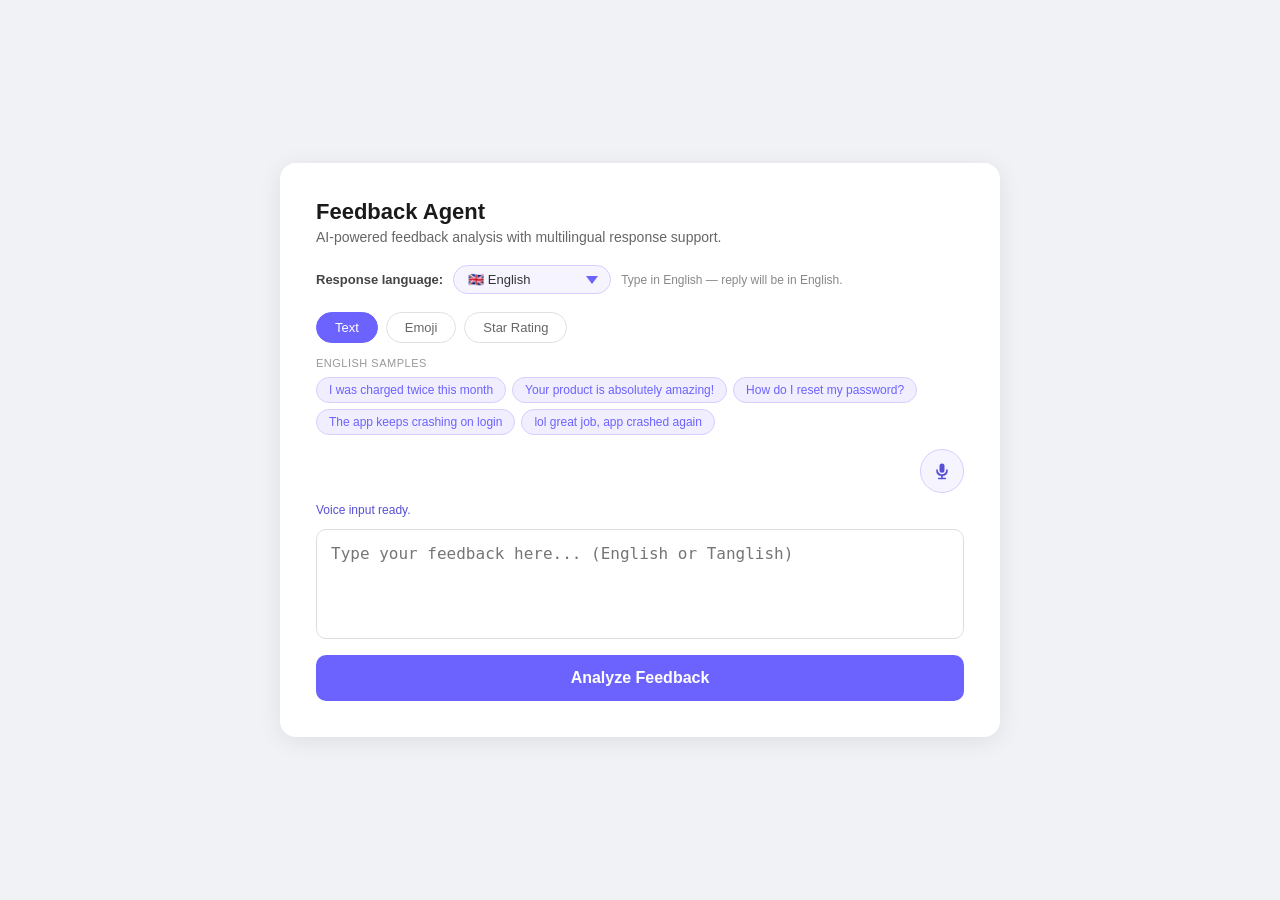
==== commit 8b036b20: ""Added the multi language support 29/3/26 9pm"" ====
--- a/index.html
+++ b/index.html
@@ -7,16 +7,40 @@
   <style>
     * { box-sizing: border-box; margin: 0; padding: 0; }
     body { font-family: "Segoe UI", sans-serif; background: #f0f2f5; min-height: 100vh; display: flex; align-items: center; justify-content: center; padding: 20px; }
-    .container { background: white; border-radius: 16px; padding: 36px; width: min(720px, 100%); box-shadow: 0 4px 24px rgba(0, 0, 0, 0.08); }
+    .container { background: white; border-radius: 16px; padding: 36px; width: min(720px, 100%); box-shadow: 0 4px 24px rgba(0,0,0,0.08); }
     h1 { font-size: 22px; font-weight: 700; color: #1a1a1a; margin-bottom: 4px; }
-    p.sub { color: #666; font-size: 14px; margin-bottom: 24px; }
+    p.sub { color: #666; font-size: 14px; margin-bottom: 20px; }
+
+    /* ── Language selector ─────────────────────────────── */
+    .lang-row { display: flex; align-items: center; gap: 10px; margin-bottom: 18px; flex-wrap: wrap; }
+    .lang-row label { font-size: 13px; font-weight: 600; color: #444; white-space: nowrap; }
+    .lang-select {
+      appearance: none; -webkit-appearance: none;
+      border: 1.5px solid #d4d0ff; border-radius: 20px;
+      padding: 6px 32px 6px 14px; font-size: 13px;
+      background: #f6f4ff url("data:image/svg+xml,%3Csvg xmlns='http://www.w3.org/2000/svg' width='12' height='8' viewBox='0 0 12 8'%3E%3Cpath fill='%236c63ff' d='M6 8 0 0h12z'/%3E%3C/svg%3E") no-repeat right 12px center;
+      color: #333; cursor: pointer; outline: none;
+    }
+    .lang-select:focus { border-color: #6c63ff; }
+    .lang-hint { font-size: 12px; color: #888; }
+    .tanglish-badge {
+      display: none; align-items: center; gap: 5px;
+      background: #fff8e1; border: 1px solid #ffe082; border-radius: 16px;
+      padding: 4px 10px; font-size: 12px; color: #795548;
+    }
+    .tanglish-badge.show { display: inline-flex; }
+
+    /* ── Tabs ──────────────────────────────────────────── */
     .tabs { display: flex; gap: 8px; margin-bottom: 14px; flex-wrap: wrap; }
     .tab { padding: 7px 18px; border-radius: 20px; border: 1.5px solid #e0e0e0; font-size: 13px; cursor: pointer; background: white; color: #666; transition: all 0.2s; }
     .tab.active { background: #6c63ff; color: white; border-color: #6c63ff; }
     .input-section { display: none; }
     .input-section.active { display: block; }
+
     textarea { width: 100%; height: 110px; border: 1.5px solid #ddd; border-radius: 10px; padding: 14px; font-size: 16px; resize: none; outline: none; transition: border 0.2s; }
     textarea:focus { border-color: #6c63ff; }
+
+    /* ── Voice ─────────────────────────────────────────── */
     .voice-tools { display: flex; align-items: center; justify-content: flex-end; margin-bottom: 10px; gap: 10px; }
     .voice-btn { width: 44px; height: 44px; border-radius: 999px; border: 1px solid #d4d0ff; background: #f6f4ff; color: #574fd6; display: inline-flex; align-items: center; justify-content: center; cursor: pointer; transition: transform 0.2s, background 0.2s, border-color 0.2s; }
     .voice-btn:hover { transform: scale(1.05); }
@@ -24,27 +48,39 @@
     .voice-btn:disabled { opacity: 0.6; cursor: not-allowed; transform: none; }
     .voice-btn svg { width: 20px; height: 20px; fill: currentColor; }
     .voice-status { font-size: 12px; color: #574fd6; min-height: 16px; margin-bottom: 10px; }
+
+    /* ── Emoji ─────────────────────────────────────────── */
     .emoji-grid { display: flex; flex-wrap: wrap; gap: 6px; padding: 14px; background: #f8f8ff; border: 1.5px solid #e8e4ff; border-radius: 10px; margin-bottom: 10px; }
     .emoji-btn { font-size: 26px; cursor: pointer; padding: 6px 8px; border-radius: 8px; border: 2px solid transparent; background: transparent; transition: all 0.15s; }
     .emoji-btn:hover { background: #e8e4ff; transform: scale(1.15); }
     .emoji-preview { min-height: 44px; padding: 10px 14px; background: #f0eeff; border-radius: 8px; font-size: 22px; letter-spacing: 4px; margin-bottom: 10px; color: #333; }
     .emoji-preview span { font-size: 13px; color: #888; vertical-align: middle; }
+
+    /* ── Star rating ───────────────────────────────────── */
     .star-row { display: flex; justify-content: center; gap: 12px; padding: 20px 0 10px; }
     .star { font-size: 38px; cursor: pointer; color: #ddd; transition: all 0.15s; }
     .star.active { color: #f5a623; }
     .star:hover { transform: scale(1.2); }
     .star-label { text-align: center; font-size: 14px; color: #888; margin-bottom: 10px; min-height: 20px; }
+
+    /* ── Sample chips ──────────────────────────────────── */
     .samples { margin-bottom: 14px; }
     .samples-label { font-size: 11px; color: #999; text-transform: uppercase; letter-spacing: 0.5px; margin-bottom: 8px; }
     .chips { display: flex; flex-wrap: wrap; gap: 6px; }
     .chip { padding: 5px 12px; background: #f0eeff; color: #6c63ff; border: 1px solid #d4d0ff; border-radius: 16px; font-size: 12px; cursor: pointer; }
     .chip:hover { background: #e0dcff; }
+    .chip.tanglish { background: #fff8e1; color: #795548; border-color: #ffe082; }
+    .chip.tanglish:hover { background: #fff3cd; }
+
+    /* ── Submit / loader ───────────────────────────────── */
     button.submit { margin-top: 12px; width: 100%; padding: 14px; background: #6c63ff; color: white; border: none; border-radius: 10px; font-size: 16px; font-weight: 600; cursor: pointer; transition: background 0.2s; }
     button.submit:hover { background: #574fd6; }
     button.submit:disabled { background: #bbb; cursor: not-allowed; }
     .loader { text-align: center; padding: 20px; color: #6c63ff; font-size: 14px; display: none; }
     .dots::after { content: "..."; animation: dots 1.2s steps(3, end) infinite; }
     @keyframes dots { 0%, 100% { content: "."; } 33% { content: ".."; } 66% { content: "..."; } }
+
+    /* ── Result ────────────────────────────────────────── */
     .result { margin-top: 24px; display: none; animation: fadeIn 0.3s ease; }
     @keyframes fadeIn { from { opacity: 0; transform: translateY(8px); } to { opacity: 1; transform: none; } }
     .result-header { display: flex; align-items: center; gap: 10px; margin-bottom: 14px; flex-wrap: wrap; }
@@ -52,21 +88,32 @@
     .badge.escalated { background: #ffe4e4; color: #c0392b; }
     .badge.replied { background: #e4f9ef; color: #1a7a4a; }
     .input-badge { padding: 4px 12px; border-radius: 14px; font-size: 12px; background: #f0eeff; color: #6c63ff; }
+    .lang-badge { padding: 4px 10px; border-radius: 14px; font-size: 12px; background: #fff8e1; color: #7a5200; border: 1px solid #ffe082; }
+    .tanglish-result-badge { padding: 4px 10px; border-radius: 14px; font-size: 12px; background: #e8f5e9; color: #2e7d32; border: 1px solid #a5d6a7; }
     .interpretation { background: #fffbea; border: 1px solid #ffe08a; border-radius: 10px; padding: 12px 16px; margin-bottom: 14px; font-size: 14px; color: #7a5c00; }
     .cards { display: grid; grid-template-columns: 1fr 1fr; gap: 10px; margin-bottom: 14px; }
     .card { background: #f8f8ff; border: 1px solid #ececff; border-radius: 10px; padding: 14px; }
     .card h3 { font-size: 11px; text-transform: uppercase; color: #aaa; letter-spacing: 0.5px; margin-bottom: 5px; }
     .card p { font-size: 15px; font-weight: 500; color: #1a1a1a; text-transform: capitalize; }
+
+    /* ── Reply box ─────────────────────────────────────── */
     .reply-box { background: #f0fff6; border: 1px solid #b2f0d0; border-radius: 10px; padding: 16px; }
     .reply-box h3 { font-size: 11px; text-transform: uppercase; color: #1a7a4a; margin-bottom: 8px; }
-    .reply-box p { font-size: 15px; color: #1a1a1a; line-height: 1.7; }
+    .reply-translated { font-size: 16px; color: #1a1a1a; line-height: 1.75; margin-bottom: 12px; font-weight: 500; }
+    .reply-en { font-size: 13px; color: #666; line-height: 1.6; border-top: 1px solid #d0eedd; padding-top: 10px; display: none; }
+    .reply-en.show { display: block; }
+    .show-en-btn { font-size: 12px; color: #1a7a4a; background: none; border: none; cursor: pointer; text-decoration: underline; margin-bottom: 8px; }
     .audio-tools { display: flex; gap: 10px; align-items: center; margin-top: 12px; flex-wrap: wrap; }
     .audio-btn { padding: 10px 14px; border-radius: 10px; border: 1px solid #b2f0d0; background: white; color: #1a7a4a; font-size: 13px; font-weight: 600; cursor: pointer; }
     .audio-btn:disabled { opacity: 0.6; cursor: not-allowed; }
     .audio-status { font-size: 12px; color: #666; }
+
+    /* ── Escalation box ────────────────────────────────── */
     .escalation-box { background: #fff5f5; border: 1px solid #ffc0c0; border-radius: 10px; padding: 16px; }
     .escalation-box h3 { font-size: 11px; text-transform: uppercase; color: #c0392b; margin-bottom: 8px; }
     .escalation-box p { font-size: 14px; color: #333; line-height: 1.6; margin-bottom: 6px; }
+    .escalation-msg { font-size: 15px; color: #555; margin-top: 10px; padding: 10px; background: #fff; border-radius: 8px; border: 1px solid #ffd5d5; line-height: 1.6; }
+
     @media (max-width: 640px) {
       .container { padding: 24px; }
       .cards { grid-template-columns: 1fr; }
@@ -76,21 +123,48 @@
 <body>
 <div class="container">
   <h1>Feedback Agent</h1>
-  <p class="sub">AI-powered feedback analysis with text, emoji, star rating, and voice input.</p>
+  <p class="sub">AI-powered feedback analysis with multilingual response support.</p>
+
+  <!-- ── Language selector ──────────────────────────────── -->
+  <div class="lang-row">
+    <label for="lang-select">Response language:</label>
+    <select class="lang-select" id="lang-select" onchange="onLanguageChange()">
+      <option value="en">🇬🇧 English</option>
+      <option value="ta">🇮🇳 Tamil (தமிழ்)</option>
+      <option value="hi">🇮🇳 Hindi (हिन्दी)</option>
+      <option value="te">🇮🇳 Telugu (తెలుగు)</option>
+    </select>
+    <span class="lang-hint" id="lang-hint">Type in English — reply will be in English.</span>
+  </div>
+
+  <!-- ── Input tabs ─────────────────────────────────────── -->
   <div class="tabs">
     <button class="tab active" onclick="switchTab('text', this)">Text</button>
     <button class="tab" onclick="switchTab('emoji', this)">Emoji</button>
     <button class="tab" onclick="switchTab('rating', this)">Star Rating</button>
   </div>
+
+  <!-- TEXT tab -->
   <div class="input-section active" id="tab-text">
     <div class="samples">
-      <div class="samples-label">Try a sample</div>
-      <div class="chips">
+      <div class="samples-label">English samples</div>
+      <div class="chips" id="chips-en">
         <span class="chip" onclick="setChip(this)">I was charged twice this month</span>
         <span class="chip" onclick="setChip(this)">Your product is absolutely amazing!</span>
         <span class="chip" onclick="setChip(this)">How do I reset my password?</span>
         <span class="chip" onclick="setChip(this)">The app keeps crashing on login</span>
         <span class="chip" onclick="setChip(this)">lol great job, app crashed again</span>
+      </div>
+      <!-- Tanglish samples — shown only when Tamil is selected -->
+      <div id="tanglish-samples" style="display:none; margin-top:10px;">
+        <div class="samples-label" style="color:#795548;">✦ Tanglish samples (Tamil in English letters)</div>
+        <div class="chips">
+          <span class="chip tanglish" onclick="setChip(this)">app romba mosam, work agala</span>
+          <span class="chip tanglish" onclick="setChip(this)">charge pannitanga twice, help pannga</span>
+          <span class="chip tanglish" onclick="setChip(this)">password maranthutten, reset pannanum</span>
+          <span class="chip tanglish" onclick="setChip(this)">romba nalla app, super da</span>
+          <span class="chip tanglish" onclick="setChip(this)">delivery late aaguthu, theriyala epdi track panrathu</span>
+        </div>
       </div>
     </div>
     <div class="voice-tools">
@@ -101,8 +175,10 @@
       </button>
     </div>
     <div class="voice-status" id="voice-status">Voice input ready.</div>
-    <textarea id="text-input" placeholder="Type or dictate your feedback here..."></textarea>
+    <textarea id="text-input" placeholder="Type your feedback here... (English or Tanglish)"></textarea>
   </div>
+
+  <!-- EMOJI tab -->
   <div class="input-section" id="tab-emoji">
     <div class="samples">
       <div class="samples-label">Quick emoji combos</div>
@@ -142,6 +218,8 @@
     <div class="emoji-preview" id="emoji-preview"><span>Click emojis above to build your feedback</span></div>
     <button onclick="clearEmoji()" style="background:none;border:none;color:#888;font-size:12px;cursor:pointer;margin-bottom:8px;">Clear</button>
   </div>
+
+  <!-- RATING tab -->
   <div class="input-section" id="tab-rating">
     <div class="star-row" id="star-row">
       <span class="star" onclick="setRating(1)">★</span>
@@ -153,18 +231,24 @@
     <div class="star-label" id="star-label">Click a star to rate</div>
     <textarea id="rating-comment" placeholder="Optional: add a comment with your rating..." style="margin-top:10px; height:80px;"></textarea>
   </div>
+
   <button class="submit" id="btn" onclick="analyze()">Analyze Feedback</button>
   <div class="loader" id="loader">Analyzing through agent pipeline<span class="dots"></span></div>
+
+  <!-- ── Result ──────────────────────────────────────────── -->
   <div class="result" id="result">
     <div class="result-header">
       <span class="badge" id="badge"></span>
       <span class="input-badge" id="input-type-badge"></span>
+      <span class="lang-badge" id="lang-badge" style="display:none;"></span>
+      <span class="tanglish-result-badge" id="tanglish-result-badge" style="display:none;">🔤 Tanglish detected</span>
     </div>
-    <div class="interpretation" id="interpretation"></div>
+    <div class="interpretation" id="interpretation" style="display:none;"></div>
     <div class="cards" id="cards"></div>
     <div id="output-box"></div>
   </div>
 </div>
+
 <script>
   let currentTab = "text";
   let selectedEmojis = "";
@@ -173,65 +257,67 @@
   let voiceUsed = false;
   let recognition = null;
   let currentAudioUrl = null;
-  const starLabels = ["", "Very dissatisfied", "Dissatisfied", "Neutral", "Satisfied", "Very satisfied"];
+  let currentReplyEN = "";
+  let currentLang = "en";
+
+  const starLabels = ["","Very dissatisfied","Dissatisfied","Neutral","Satisfied","Very satisfied"];
+  const langHints = {
+    en: "Type in English — reply will be in English.",
+    ta: "Type in English or Tanglish — reply will be in Tamil (தமிழ்).",
+    hi: "Type in English — reply will be in Hindi (हिन्दी).",
+    te: "Type in English — reply will be in Telugu (తెలుగు).",
+  };
+
   const SpeechRecognition = window.SpeechRecognition || window.webkitSpeechRecognition;
-
   if (SpeechRecognition) {
     recognition = new SpeechRecognition();
     recognition.lang = "en-US";
     recognition.continuous = true;
     recognition.interimResults = true;
-
     recognition.onstart = () => {
       voiceActive = true;
-      const button = document.getElementById("voice-btn");
-      button.classList.add("recording");
-      button.setAttribute("aria-label", "Stop voice input");
-      button.setAttribute("title", "Stop voice input");
+      const btn = document.getElementById("voice-btn");
+      btn.classList.add("recording");
+      btn.setAttribute("aria-label", "Stop voice input");
       document.getElementById("voice-status").textContent = "Listening. Speak your feedback naturally.";
     };
-
     recognition.onresult = (event) => {
       let transcript = "";
-      for (let i = 0; i < event.results.length; i += 1) {
-        transcript += event.results[i][0].transcript + " ";
-      }
+      for (let i = 0; i < event.results.length; i++) transcript += event.results[i][0].transcript + " ";
       transcript = transcript.trim();
       document.getElementById("text-input").value = transcript;
       voiceUsed = transcript.length > 0;
       document.getElementById("voice-status").textContent = "Transcript captured. Review and edit if needed.";
     };
-
     recognition.onerror = (event) => {
       voiceActive = false;
-      const button = document.getElementById("voice-btn");
-      button.classList.remove("recording");
-      button.setAttribute("aria-label", "Start voice input");
-      button.setAttribute("title", "Start voice input");
-      document.getElementById("voice-status").textContent = `Voice input error: ${event.error}`;
+      document.getElementById("voice-btn").classList.remove("recording");
+      document.getElementById("voice-status").textContent = `Voice error: ${event.error}`;
     };
-
     recognition.onend = () => {
       voiceActive = false;
-      const button = document.getElementById("voice-btn");
-      button.classList.remove("recording");
-      button.setAttribute("aria-label", "Start voice input");
-      button.setAttribute("title", "Start voice input");
-      if (voiceUsed) {
-        document.getElementById("voice-status").textContent = "Voice input finished. Analyze when ready.";
-      }
+      document.getElementById("voice-btn").classList.remove("recording");
+      if (voiceUsed) document.getElementById("voice-status").textContent = "Voice input finished.";
     };
   } else {
     window.addEventListener("DOMContentLoaded", () => {
       document.getElementById("voice-btn").disabled = true;
-      document.getElementById("voice-status").textContent = "Voice input is not supported in this browser.";
+      document.getElementById("voice-status").textContent = "Voice input not supported in this browser.";
     });
+  }
+
+  function onLanguageChange() {
+    currentLang = document.getElementById("lang-select").value;
+    document.getElementById("lang-hint").textContent = langHints[currentLang] || langHints.en;
+    // Show Tanglish samples only for Tamil
+    document.getElementById("tanglish-samples").style.display = currentLang === "ta" ? "block" : "none";
+    document.getElementById("result").style.display = "none";
   }
 
   function switchTab(tab, el) {
     currentTab = tab;
-    document.querySelectorAll(".tab").forEach((t) => t.classList.remove("active"));
-    document.querySelectorAll(".input-section").forEach((s) => s.classList.remove("active"));
+    document.querySelectorAll(".tab").forEach(t => t.classList.remove("active"));
+    document.querySelectorAll(".input-section").forEach(s => s.classList.remove("active"));
     el.classList.add("active");
     document.getElementById("tab-" + tab).classList.add("active");
     document.getElementById("result").style.display = "none";
@@ -242,21 +328,9 @@
     voiceUsed = false;
   }
 
-  function addEmoji(emoji) {
-    selectedEmojis += emoji;
-    updateEmojiPreview();
-  }
-
-  function setEmojiCombo(combo) {
-    selectedEmojis = combo;
-    updateEmojiPreview();
-  }
-
-  function clearEmoji() {
-    selectedEmojis = "";
-    updateEmojiPreview();
-  }
-
+  function addEmoji(emoji) { selectedEmojis += emoji; updateEmojiPreview(); }
+  function setEmojiCombo(combo) { selectedEmojis = combo; updateEmojiPreview(); }
+  function clearEmoji() { selectedEmojis = ""; updateEmojiPreview(); }
   function updateEmojiPreview() {
     const el = document.getElementById("emoji-preview");
     el.innerHTML = selectedEmojis || "<span>Click emojis above to build your feedback</span>";
@@ -264,32 +338,19 @@
 
   function setRating(n) {
     selectedRating = n;
-    document.querySelectorAll(".star").forEach((s, i) => {
-      s.classList.toggle("active", i < n);
-    });
+    document.querySelectorAll(".star").forEach((s, i) => s.classList.toggle("active", i < n));
     document.getElementById("star-label").textContent = starLabels[n];
   }
 
   function toggleVoiceInput() {
-    if (!recognition) {
-      alert("Voice input is not supported in this browser.");
-      return;
-    }
-    if (voiceActive) {
-      recognition.stop();
-      return;
-    }
+    if (!recognition) { alert("Voice input is not supported in this browser."); return; }
+    voiceActive ? recognition.stop() : recognition.start();
     voiceUsed = false;
-    recognition.start();
   }
 
   function getFeedbackValue() {
-    if (currentTab === "text") {
-      return document.getElementById("text-input").value.trim();
-    }
-    if (currentTab === "emoji") {
-      return selectedEmojis.trim();
-    }
+    if (currentTab === "text") return document.getElementById("text-input").value.trim();
+    if (currentTab === "emoji") return selectedEmojis.trim();
     const stars = "⭐".repeat(selectedRating);
     const comment = document.getElementById("rating-comment").value.trim();
     return comment ? `${stars} ${comment}` : stars;
@@ -297,18 +358,12 @@
 
   async function analyze() {
     const feedback = getFeedbackValue();
-    if (!feedback) {
-      alert("Please enter feedback first.");
-      return;
-    }
+    if (!feedback) { alert("Please enter feedback first."); return; }
 
     document.getElementById("btn").disabled = true;
     document.getElementById("loader").style.display = "block";
     document.getElementById("result").style.display = "none";
-    if (currentAudioUrl) {
-      URL.revokeObjectURL(currentAudioUrl);
-      currentAudioUrl = null;
-    }
+    if (currentAudioUrl) { URL.revokeObjectURL(currentAudioUrl); currentAudioUrl = null; }
 
     try {
       const res = await fetch("http://localhost:8000/analyze", {
@@ -317,7 +372,8 @@
         body: JSON.stringify({
           feedback,
           input_mode: currentTab,
-          voice_transcript: currentTab === "text" && voiceUsed
+          voice_transcript: currentTab === "text" && voiceUsed,
+          language: currentLang
         })
       });
       const data = await res.json();
@@ -331,110 +387,121 @@
   }
 
   function showResult(data) {
-    const result = document.getElementById("result");
-    const badge = document.getElementById("badge");
-    const cards = document.getElementById("cards");
-    const outputBox = document.getElementById("output-box");
+    const understanding = data.understanding || {};
+    document.getElementById("result").style.display = "block";
+
+    // Input type badge
+    const typeMap = { text: data.voice_transcript ? "Voice to text" : "Text input", emoji: "Emoji input", mixed: "Emoji + text", rating: "Star rating" };
+    document.getElementById("input-type-badge").textContent = typeMap[data.detected_type] || "Text input";
+
+    // Language badge
+    const langBadge = document.getElementById("lang-badge");
+    if (data.target_language && data.target_language !== "en") {
+      langBadge.textContent = `🌐 ${data.language_name}`;
+      langBadge.style.display = "inline-block";
+    } else {
+      langBadge.style.display = "none";
+    }
+
+    // Tanglish badge
+    const tanglishBadge = document.getElementById("tanglish-result-badge");
+    tanglishBadge.style.display = data.tanglish_detected ? "inline-block" : "none";
+
+    // Interpretation box
     const interp = document.getElementById("interpretation");
-    const typeBadge = document.getElementById("input-type-badge");
-    const understanding = data.understanding || {};
-
-    result.style.display = "block";
-
-    const typeMap = {
-      text: data.voice_transcript ? "Voice to text" : "Text input",
-      emoji: "Emoji input",
-      mixed: "Emoji + text",
-      rating: "Star rating"
-    };
-    typeBadge.textContent = typeMap[data.detected_type] || "Text input";
-
-    if (data.emoji_detected || data.detected_type !== "text" || data.voice_transcript) {
+    if (data.emoji_detected || data.detected_type !== "text" || data.voice_transcript || data.tanglish_detected) {
       interp.style.display = "block";
-      interp.innerHTML = `<strong>Interpreted as:</strong> "${data.human_readable}"`;
+      let msg = `<strong>Interpreted as:</strong> "${data.human_readable}"`;
+      if (data.tanglish_detected) msg += ` <em style="color:#795548;">(Tanglish normalised)</em>`;
+      interp.innerHTML = msg;
     } else {
       interp.style.display = "none";
     }
 
-    cards.innerHTML = `
+    // Analysis cards
+    document.getElementById("cards").innerHTML = `
       <div class="card"><h3>Sentiment</h3><p>${understanding.sentiment || "-"}</p></div>
       <div class="card"><h3>Intent</h3><p>${understanding.intent || "-"}</p></div>
       <div class="card"><h3>Topic</h3><p>${understanding.topic || "-"}</p></div>
       <div class="card"><h3>Urgency</h3><p>${understanding.urgency || "-"}</p></div>
     `;
 
+    // Badge
+    const badge = document.getElementById("badge");
+    const outputBox = document.getElementById("output-box");
+
     if (data.status === "escalated") {
-      const caseData = data.case;
       badge.textContent = "Escalated to Human Team";
       badge.className = "badge escalated";
+      const caseData = data.case || {};
+      const escalMsg = data.escalation_message || "";
+      const escalMsgEN = data.escalation_message_en || "";
       outputBox.innerHTML = `
         <div class="escalation-box">
           <h3>Escalation Details</h3>
-          <p><strong>Feedback:</strong> ${caseData.feedback}</p>
-          <p><strong>Reason:</strong> ${caseData.reason}</p>
-          <p><strong>Assigned to:</strong> ${caseData.assigned_to}</p>
-        </div>
-      `;
+          <p><strong>Feedback:</strong> ${caseData.feedback || data.cleaned_text}</p>
+          <p><strong>Reason:</strong> ${caseData.reason || "-"}</p>
+          <p><strong>Assigned to:</strong> ${caseData.assigned_to || "human_support_team"}</p>
+          ${escalMsg ? `<div class="escalation-msg">${escalMsg}${data.target_language !== "en" && escalMsgEN ? `<div style="font-size:12px;color:#999;margin-top:6px;">${escalMsgEN}</div>` : ""}</div>` : ""}
+        </div>`;
     } else {
       badge.textContent = "Auto-Replied";
       badge.className = "badge replied";
+      currentReplyEN = data.response_en || data.response;
+      const showEnToggle = data.target_language && data.target_language !== "en";
       outputBox.innerHTML = `
         <div class="reply-box">
-          <h3>Generated Reply</h3>
-          <p>${data.response}</p>
+          <h3>Generated Reply ${data.target_language !== "en" ? "· " + (data.language_name || "") : ""}</h3>
+          <div class="reply-translated">${(data.response || "").replace(/\n/g, "<br>")}</div>
+          ${showEnToggle ? `<button class="show-en-btn" onclick="toggleEN(this)">Show English original</button>
+          <div class="reply-en" id="reply-en-text">${(data.response_en || "").replace(/\n/g, "<br>")}</div>` : ""}
           <div class="audio-tools">
             <button class="audio-btn" id="audio-btn" onclick="playReplyAudio()" ${data.audio_supported ? "" : "disabled"}>
-              ${data.audio_supported ? "Play Audio Reply" : "Audio Unavailable"}
+              ${data.audio_supported ? "▶ Play Audio" : "Audio Unavailable"}
             </button>
             <span class="audio-status" id="audio-status">
-              ${data.audio_supported ? "Generate spoken audio for this reply with gTTS." : "Install gTTS on the backend to enable audio."}
+              ${data.audio_supported ? `Spoken reply in ${data.language_name || "English"}.` : "Install gTTS to enable audio."}
             </span>
           </div>
           <audio id="reply-audio" controls style="display:none; width:100%; margin-top:12px;"></audio>
-        </div>
-      `;
-    }
+        </div>`;
+    }
+  }
+
+  function toggleEN(btn) {
+    const el = document.getElementById("reply-en-text");
+    const showing = el.classList.toggle("show");
+    btn.textContent = showing ? "Hide English original" : "Show English original";
   }
 
   async function playReplyAudio() {
-    const replyText = document.querySelector(".reply-box p")?.textContent?.trim();
-    if (!replyText) {
-      return;
-    }
-
+    const replyText = document.querySelector(".reply-translated")?.textContent?.trim();
+    if (!replyText) return;
     const button = document.getElementById("audio-btn");
     const status = document.getElementById("audio-status");
     const player = document.getElementById("reply-audio");
     button.disabled = true;
     status.textContent = "Generating audio...";
-
     try {
       const res = await fetch("http://localhost:8000/tts", {
         method: "POST",
         headers: { "Content-Type": "application/json" },
-        body: JSON.stringify({ text: replyText })
+        body: JSON.stringify({ text: replyText, language: currentLang })
       });
-
-      if (!res.ok) {
-        const errorData = await res.json();
-        throw new Error(errorData.detail || "Unable to generate audio.");
-      }
-
-      const audioBlob = await res.blob();
-      if (currentAudioUrl) {
-        URL.revokeObjectURL(currentAudioUrl);
-      }
-      currentAudioUrl = URL.createObjectURL(audioBlob);
+      if (!res.ok) { const err = await res.json(); throw new Error(err.detail || "Audio error"); }
+      const blob = await res.blob();
+      if (currentAudioUrl) URL.revokeObjectURL(currentAudioUrl);
+      currentAudioUrl = URL.createObjectURL(blob);
       player.src = currentAudioUrl;
       player.style.display = "block";
       await player.play();
-      status.textContent = "Playing audio reply.";
-    } catch (error) {
-      status.textContent = error.message || "Unable to generate audio.";
+      status.textContent = "Playing reply.";
+    } catch (err) {
+      status.textContent = err.message || "Unable to generate audio.";
     } finally {
       button.disabled = false;
     }
   }
 </script>
 </body>
-</html>
+</html>
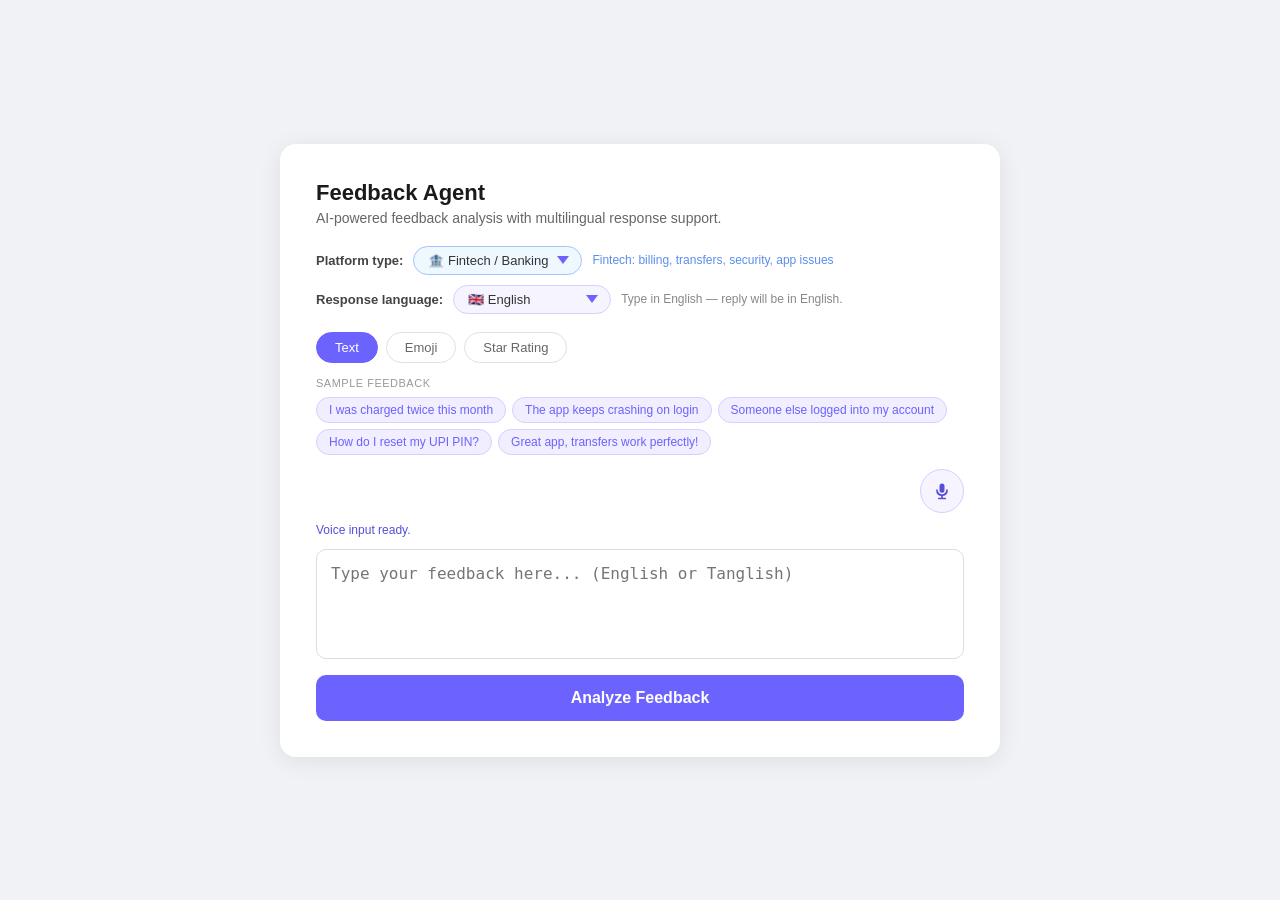
==== commit 5e9cd4dc: ""Updated the codes for 3 Review 6/4/26 11pm"" ====
--- a/index.html
+++ b/index.html
@@ -125,6 +125,19 @@
   <h1>Feedback Agent</h1>
   <p class="sub">AI-powered feedback analysis with multilingual response support.</p>
 
+  <!-- ── Sector selector ────────────────────────────────── -->
+  <div class="lang-row" style="margin-bottom:10px;">
+    <label for="sector-select">Platform type:</label>
+    <select class="lang-select" id="sector-select" onchange="onSectorChange()" style="background-color:#f0f8ff; border-color:#a0c4ff;">
+      <option value="fintech">🏦 Fintech / Banking</option>
+      <option value="education">🎓 Education</option>
+      <option value="healthcare">🏥 Healthcare</option>
+      <option value="food">🍔 Restaurant</option>
+      <option value="ecommerce">🛒 E-Commerce</option>
+    </select>
+    <span class="lang-hint" id="sector-hint" style="color:#5b8dee;">Fintech: billing, transfers, security, app issues</span>
+  </div>
+
   <!-- ── Language selector ──────────────────────────────── -->
   <div class="lang-row">
     <label for="lang-select">Response language:</label>
@@ -147,14 +160,8 @@
   <!-- TEXT tab -->
   <div class="input-section active" id="tab-text">
     <div class="samples">
-      <div class="samples-label">English samples</div>
-      <div class="chips" id="chips-en">
-        <span class="chip" onclick="setChip(this)">I was charged twice this month</span>
-        <span class="chip" onclick="setChip(this)">Your product is absolutely amazing!</span>
-        <span class="chip" onclick="setChip(this)">How do I reset my password?</span>
-        <span class="chip" onclick="setChip(this)">The app keeps crashing on login</span>
-        <span class="chip" onclick="setChip(this)">lol great job, app crashed again</span>
-      </div>
+      <div class="samples-label">Sample feedback</div>
+      <div class="chips" id="chips-en"></div>
       <!-- Tanglish samples — shown only when Tamil is selected -->
       <div id="tanglish-samples" style="display:none; margin-top:10px;">
         <div class="samples-label" style="color:#795548;">✦ Tanglish samples (Tamil in English letters)</div>
@@ -259,6 +266,7 @@
   let currentAudioUrl = null;
   let currentReplyEN = "";
   let currentLang = "en";
+  let currentSector = "fintech";
 
   const starLabels = ["","Very dissatisfied","Dissatisfied","Neutral","Satisfied","Very satisfied"];
   const langHints = {
@@ -267,6 +275,33 @@
     hi: "Type in English — reply will be in Hindi (हिन्दी).",
     te: "Type in English — reply will be in Telugu (తెలుగు).",
   };
+
+  const sectorData = {
+    fintech:    { hint: "Fintech: billing, transfers, UPI, loans, security, app issues", samples: ["I was charged twice this month","The app keeps crashing on login","Someone else logged into my account","How do I reset my UPI PIN?","Great app, transfers work perfectly!"] },
+    education:  { hint: "Education: courses, instructors, videos, fees, certificates", samples: ["The video won't load on my course","I paid fees but can't access the course","The instructor explains very well!","When will I get my completion certificate?","App crashes every time I open a quiz"] },
+    healthcare: { hint: "Healthcare: appointments, doctors, billing, test reports", samples: ["I was overcharged for my consultation","The doctor was very helpful and patient","My test report hasn't arrived yet","App crashes when I try to book an appointment","I need to reschedule my appointment urgently"] },
+    food:       { hint: "Food: delivery, quality, wrong order, app, promo codes", samples: ["I found a foreign object in my food","Delivery was 45 mins late and food was cold","Wrong item delivered, I ordered pasta not pizza","My promo code didn't apply at checkout","Best food ever, delivery was super fast!"] },
+    ecommerce:  { hint: "E-Commerce: products, delivery, returns, refunds, seller", samples: ["I received a damaged product","My order hasn't arrived in 10 days","Refund not processed after 2 weeks","The product looks nothing like the photos","Super fast delivery, excellent quality!"] },
+  };
+
+  function onSectorChange() {
+    currentSector = document.getElementById("sector-select").value;
+    const info = sectorData[currentSector] || sectorData.fintech;
+    document.getElementById("sector-hint").textContent = info.hint;
+    renderSampleChips();
+    document.getElementById("result").style.display = "none";
+  }
+
+  function renderSampleChips() {
+    const info = sectorData[currentSector] || sectorData.fintech;
+    const container = document.getElementById("chips-en");
+    container.innerHTML = info.samples.map(s =>
+      `<span class="chip" onclick="setChip(this)">${s}</span>`
+    ).join("");
+  }
+
+  // Initialize chips on load
+  window.addEventListener("DOMContentLoaded", () => { renderSampleChips(); });
 
   const SpeechRecognition = window.SpeechRecognition || window.webkitSpeechRecognition;
   if (SpeechRecognition) {
@@ -366,14 +401,15 @@
     if (currentAudioUrl) { URL.revokeObjectURL(currentAudioUrl); currentAudioUrl = null; }
 
     try {
-      const res = await fetch("http://localhost:8000/analyze", {
+      const res = await fetch("/analyze", {
         method: "POST",
         headers: { "Content-Type": "application/json" },
         body: JSON.stringify({
           feedback,
           input_mode: currentTab,
           voice_transcript: currentTab === "text" && voiceUsed,
-          language: currentLang
+          language: currentLang,
+          sector: currentSector
         })
       });
       const data = await res.json();
@@ -419,11 +455,14 @@
     }
 
     // Analysis cards
+    const sectorLabel = (understanding.sector || currentSector || "fintech").toUpperCase();
     document.getElementById("cards").innerHTML = `
       <div class="card"><h3>Sentiment</h3><p>${understanding.sentiment || "-"}</p></div>
       <div class="card"><h3>Intent</h3><p>${understanding.intent || "-"}</p></div>
-      <div class="card"><h3>Topic</h3><p>${understanding.topic || "-"}</p></div>
+      <div class="card"><h3>Topic</h3><p>${(understanding.topic || "-").replace(/_/g, " ")}</p></div>
       <div class="card"><h3>Urgency</h3><p>${understanding.urgency || "-"}</p></div>
+      <div class="card"><h3>Severity</h3><p>${understanding.severity || "-"}</p></div>
+      <div class="card"><h3>Sector</h3><p>${sectorLabel}</p></div>
     `;
 
     // Badge
@@ -483,7 +522,7 @@
     button.disabled = true;
     status.textContent = "Generating audio...";
     try {
-      const res = await fetch("http://localhost:8000/tts", {
+      const res = await fetch("/tts", {
         method: "POST",
         headers: { "Content-Type": "application/json" },
         body: JSON.stringify({ text: replyText, language: currentLang })
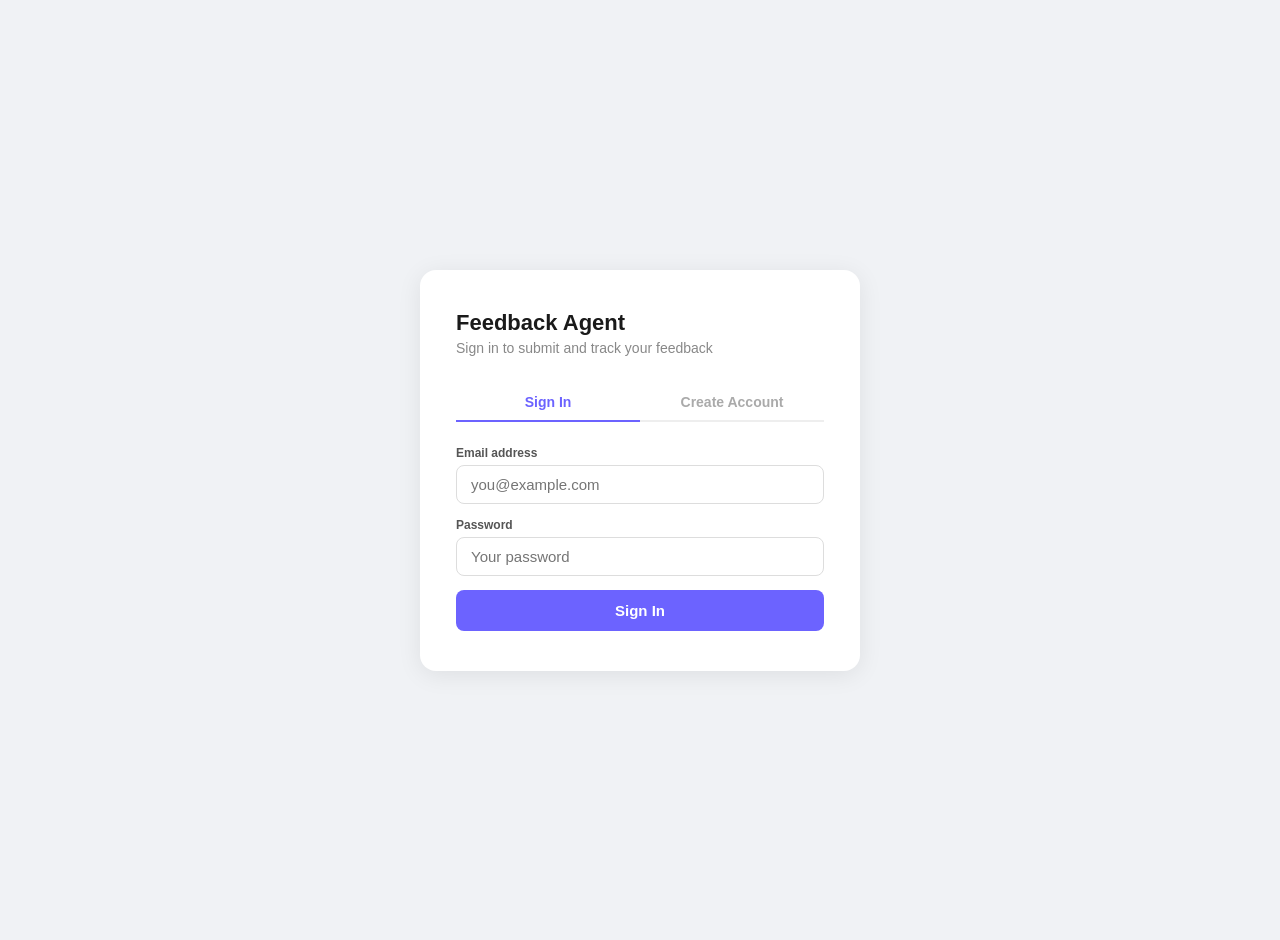
==== commit 74f850c3: "CRM Successfully Integrated 06/05/2026 10.33 am" ====
--- a/index.html
+++ b/index.html
@@ -7,540 +7,515 @@
   <style>
     * { box-sizing: border-box; margin: 0; padding: 0; }
     body { font-family: "Segoe UI", sans-serif; background: #f0f2f5; min-height: 100vh; display: flex; align-items: center; justify-content: center; padding: 20px; }
-    .container { background: white; border-radius: 16px; padding: 36px; width: min(720px, 100%); box-shadow: 0 4px 24px rgba(0,0,0,0.08); }
-    h1 { font-size: 22px; font-weight: 700; color: #1a1a1a; margin-bottom: 4px; }
+    .page { display: none; }
+    .page.active { display: flex; align-items: center; justify-content: center; width: 100%; min-height: 100vh; }
+
+    /* ── Auth card ──────────────────────────────────────────── */
+    .auth-card { background: white; border-radius: 16px; padding: 40px 36px; width: min(440px, 100%); box-shadow: 0 4px 24px rgba(0,0,0,0.08); }
+    .auth-card h1 { font-size: 22px; font-weight: 700; color: #1a1a1a; margin-bottom: 4px; }
+    .auth-card .sub { color: #888; font-size: 14px; margin-bottom: 28px; }
+    .auth-tabs { display: flex; gap: 0; margin-bottom: 24px; border-bottom: 2px solid #eee; }
+    .auth-tab { flex: 1; padding: 10px; text-align: center; font-size: 14px; font-weight: 600; color: #aaa; cursor: pointer; border-bottom: 2px solid transparent; margin-bottom: -2px; transition: all .2s; }
+    .auth-tab.active { color: #6c63ff; border-bottom-color: #6c63ff; }
+    .auth-form { display: none; flex-direction: column; gap: 14px; }
+    .auth-form.active { display: flex; }
+    .field label { display: block; font-size: 12px; font-weight: 600; color: #555; margin-bottom: 5px; }
+    .field input { width: 100%; padding: 10px 14px; border: 1.5px solid #ddd; border-radius: 8px; font-size: 15px; outline: none; transition: border .2s; }
+    .field input:focus { border-color: #6c63ff; }
+    .auth-btn { padding: 12px; background: #6c63ff; color: white; border: none; border-radius: 8px; font-size: 15px; font-weight: 600; cursor: pointer; transition: background .2s; }
+    .auth-btn:hover { background: #574fd6; }
+    .auth-btn:disabled { background: #bbb; cursor: not-allowed; }
+    .auth-error { background: #ffe4e4; color: #c0392b; border-radius: 8px; padding: 10px 14px; font-size: 13px; display: none; }
+    .auth-error.show { display: block; }
+
+    /* ── Main app ───────────────────────────────────────────── */
+    .app-wrap { width: min(720px, 100%); }
+    .topbar { display: flex; align-items: center; justify-content: space-between; background: white; border-radius: 12px; padding: 12px 20px; margin-bottom: 16px; box-shadow: 0 2px 8px rgba(0,0,0,0.05); }
+    .topbar-left { display: flex; align-items: center; gap: 10px; }
+    .avatar { width: 34px; height: 34px; border-radius: 50%; background: #6c63ff; color: white; display: flex; align-items: center; justify-content: center; font-weight: 700; font-size: 14px; }
+    .user-name { font-size: 14px; font-weight: 600; color: #1a1a1a; }
+    .user-email { font-size: 12px; color: #888; }
+    .logout-btn { font-size: 13px; color: #6c63ff; background: none; border: 1.5px solid #d4d0ff; border-radius: 20px; padding: 6px 14px; cursor: pointer; font-weight: 600; }
+    .logout-btn:hover { background: #f0eeff; }
+    .container { background: white; border-radius: 16px; padding: 36px; box-shadow: 0 4px 24px rgba(0,0,0,0.08); }
+    h1.main { font-size: 22px; font-weight: 700; color: #1a1a1a; margin-bottom: 4px; }
     p.sub { color: #666; font-size: 14px; margin-bottom: 20px; }
 
-    /* ── Language selector ─────────────────────────────── */
+    /* ── Language selector ──────────────────────────────────── */
     .lang-row { display: flex; align-items: center; gap: 10px; margin-bottom: 18px; flex-wrap: wrap; }
-    .lang-row label { font-size: 13px; font-weight: 600; color: #444; white-space: nowrap; }
-    .lang-select {
-      appearance: none; -webkit-appearance: none;
-      border: 1.5px solid #d4d0ff; border-radius: 20px;
-      padding: 6px 32px 6px 14px; font-size: 13px;
-      background: #f6f4ff url("data:image/svg+xml,%3Csvg xmlns='http://www.w3.org/2000/svg' width='12' height='8' viewBox='0 0 12 8'%3E%3Cpath fill='%236c63ff' d='M6 8 0 0h12z'/%3E%3C/svg%3E") no-repeat right 12px center;
-      color: #333; cursor: pointer; outline: none;
-    }
+    .lang-row label { font-size: 13px; font-weight: 600; color: #444; }
+    .lang-select { appearance: none; border: 1.5px solid #d4d0ff; border-radius: 20px; padding: 6px 32px 6px 14px; font-size: 13px; background: #f6f4ff url("data:image/svg+xml,%3Csvg xmlns='http://www.w3.org/2000/svg' width='12' height='8' viewBox='0 0 12 8'%3E%3Cpath fill='%236c63ff' d='M6 8 0 0h12z'/%3E%3C/svg%3E") no-repeat right 12px center; color: #333; cursor: pointer; outline: none; }
     .lang-select:focus { border-color: #6c63ff; }
-    .lang-hint { font-size: 12px; color: #888; }
-    .tanglish-badge {
-      display: none; align-items: center; gap: 5px;
-      background: #fff8e1; border: 1px solid #ffe082; border-radius: 16px;
-      padding: 4px 10px; font-size: 12px; color: #795548;
-    }
-    .tanglish-badge.show { display: inline-flex; }
-
-    /* ── Tabs ──────────────────────────────────────────── */
+
+    /* ── Tabs ───────────────────────────────────────────────── */
     .tabs { display: flex; gap: 8px; margin-bottom: 14px; flex-wrap: wrap; }
     .tab { padding: 7px 18px; border-radius: 20px; border: 1.5px solid #e0e0e0; font-size: 13px; cursor: pointer; background: white; color: #666; transition: all 0.2s; }
     .tab.active { background: #6c63ff; color: white; border-color: #6c63ff; }
     .input-section { display: none; }
     .input-section.active { display: block; }
-
     textarea { width: 100%; height: 110px; border: 1.5px solid #ddd; border-radius: 10px; padding: 14px; font-size: 16px; resize: none; outline: none; transition: border 0.2s; }
     textarea:focus { border-color: #6c63ff; }
 
-    /* ── Voice ─────────────────────────────────────────── */
-    .voice-tools { display: flex; align-items: center; justify-content: flex-end; margin-bottom: 10px; gap: 10px; }
-    .voice-btn { width: 44px; height: 44px; border-radius: 999px; border: 1px solid #d4d0ff; background: #f6f4ff; color: #574fd6; display: inline-flex; align-items: center; justify-content: center; cursor: pointer; transition: transform 0.2s, background 0.2s, border-color 0.2s; }
-    .voice-btn:hover { transform: scale(1.05); }
-    .voice-btn.recording { background: #ffe8e8; color: #bf2f45; border-color: #ffb6c1; }
-    .voice-btn:disabled { opacity: 0.6; cursor: not-allowed; transform: none; }
-    .voice-btn svg { width: 20px; height: 20px; fill: currentColor; }
-    .voice-status { font-size: 12px; color: #574fd6; min-height: 16px; margin-bottom: 10px; }
-
-    /* ── Emoji ─────────────────────────────────────────── */
+    /* ── Emoji ──────────────────────────────────────────────── */
     .emoji-grid { display: flex; flex-wrap: wrap; gap: 6px; padding: 14px; background: #f8f8ff; border: 1.5px solid #e8e4ff; border-radius: 10px; margin-bottom: 10px; }
     .emoji-btn { font-size: 26px; cursor: pointer; padding: 6px 8px; border-radius: 8px; border: 2px solid transparent; background: transparent; transition: all 0.15s; }
     .emoji-btn:hover { background: #e8e4ff; transform: scale(1.15); }
     .emoji-preview { min-height: 44px; padding: 10px 14px; background: #f0eeff; border-radius: 8px; font-size: 22px; letter-spacing: 4px; margin-bottom: 10px; color: #333; }
-    .emoji-preview span { font-size: 13px; color: #888; vertical-align: middle; }
-
-    /* ── Star rating ───────────────────────────────────── */
+
+    /* ── Star rating ────────────────────────────────────────── */
     .star-row { display: flex; justify-content: center; gap: 12px; padding: 20px 0 10px; }
     .star { font-size: 38px; cursor: pointer; color: #ddd; transition: all 0.15s; }
     .star.active { color: #f5a623; }
-    .star:hover { transform: scale(1.2); }
     .star-label { text-align: center; font-size: 14px; color: #888; margin-bottom: 10px; min-height: 20px; }
 
-    /* ── Sample chips ──────────────────────────────────── */
+    /* ── Sample chips ───────────────────────────────────────── */
     .samples { margin-bottom: 14px; }
     .samples-label { font-size: 11px; color: #999; text-transform: uppercase; letter-spacing: 0.5px; margin-bottom: 8px; }
     .chips { display: flex; flex-wrap: wrap; gap: 6px; }
     .chip { padding: 5px 12px; background: #f0eeff; color: #6c63ff; border: 1px solid #d4d0ff; border-radius: 16px; font-size: 12px; cursor: pointer; }
     .chip:hover { background: #e0dcff; }
-    .chip.tanglish { background: #fff8e1; color: #795548; border-color: #ffe082; }
-    .chip.tanglish:hover { background: #fff3cd; }
-
-    /* ── Submit / loader ───────────────────────────────── */
+
+    /* ── Submit / loader ────────────────────────────────────── */
     button.submit { margin-top: 12px; width: 100%; padding: 14px; background: #6c63ff; color: white; border: none; border-radius: 10px; font-size: 16px; font-weight: 600; cursor: pointer; transition: background 0.2s; }
     button.submit:hover { background: #574fd6; }
     button.submit:disabled { background: #bbb; cursor: not-allowed; }
     .loader { text-align: center; padding: 20px; color: #6c63ff; font-size: 14px; display: none; }
     .dots::after { content: "..."; animation: dots 1.2s steps(3, end) infinite; }
-    @keyframes dots { 0%, 100% { content: "."; } 33% { content: ".."; } 66% { content: "..."; } }
-
-    /* ── Result ────────────────────────────────────────── */
+    @keyframes dots { 0%,100%{content:"."} 33%{content:".."} 66%{content:"..."} }
+
+    /* ── Result ─────────────────────────────────────────────── */
     .result { margin-top: 24px; display: none; animation: fadeIn 0.3s ease; }
-    @keyframes fadeIn { from { opacity: 0; transform: translateY(8px); } to { opacity: 1; transform: none; } }
+    @keyframes fadeIn { from{opacity:0;transform:translateY(8px)} to{opacity:1;transform:none} }
     .result-header { display: flex; align-items: center; gap: 10px; margin-bottom: 14px; flex-wrap: wrap; }
     .badge { padding: 5px 16px; border-radius: 20px; font-size: 13px; font-weight: 600; }
     .badge.escalated { background: #ffe4e4; color: #c0392b; }
     .badge.replied { background: #e4f9ef; color: #1a7a4a; }
+    .badge.rejected { background: #fff3e0; color: #e65100; }
     .input-badge { padding: 4px 12px; border-radius: 14px; font-size: 12px; background: #f0eeff; color: #6c63ff; }
-    .lang-badge { padding: 4px 10px; border-radius: 14px; font-size: 12px; background: #fff8e1; color: #7a5200; border: 1px solid #ffe082; }
-    .tanglish-result-badge { padding: 4px 10px; border-radius: 14px; font-size: 12px; background: #e8f5e9; color: #2e7d32; border: 1px solid #a5d6a7; }
-    .interpretation { background: #fffbea; border: 1px solid #ffe08a; border-radius: 10px; padding: 12px 16px; margin-bottom: 14px; font-size: 14px; color: #7a5c00; }
     .cards { display: grid; grid-template-columns: 1fr 1fr; gap: 10px; margin-bottom: 14px; }
     .card { background: #f8f8ff; border: 1px solid #ececff; border-radius: 10px; padding: 14px; }
     .card h3 { font-size: 11px; text-transform: uppercase; color: #aaa; letter-spacing: 0.5px; margin-bottom: 5px; }
     .card p { font-size: 15px; font-weight: 500; color: #1a1a1a; text-transform: capitalize; }
-
-    /* ── Reply box ─────────────────────────────────────── */
-    .reply-box { background: #f0fff6; border: 1px solid #b2f0d0; border-radius: 10px; padding: 16px; }
-    .reply-box h3 { font-size: 11px; text-transform: uppercase; color: #1a7a4a; margin-bottom: 8px; }
-    .reply-translated { font-size: 16px; color: #1a1a1a; line-height: 1.75; margin-bottom: 12px; font-weight: 500; }
-    .reply-en { font-size: 13px; color: #666; line-height: 1.6; border-top: 1px solid #d0eedd; padding-top: 10px; display: none; }
-    .reply-en.show { display: block; }
-    .show-en-btn { font-size: 12px; color: #1a7a4a; background: none; border: none; cursor: pointer; text-decoration: underline; margin-bottom: 8px; }
-    .audio-tools { display: flex; gap: 10px; align-items: center; margin-top: 12px; flex-wrap: wrap; }
-    .audio-btn { padding: 10px 14px; border-radius: 10px; border: 1px solid #b2f0d0; background: white; color: #1a7a4a; font-size: 13px; font-weight: 600; cursor: pointer; }
-    .audio-btn:disabled { opacity: 0.6; cursor: not-allowed; }
-    .audio-status { font-size: 12px; color: #666; }
-
-    /* ── Escalation box ────────────────────────────────── */
-    .escalation-box { background: #fff5f5; border: 1px solid #ffc0c0; border-radius: 10px; padding: 16px; }
-    .escalation-box h3 { font-size: 11px; text-transform: uppercase; color: #c0392b; margin-bottom: 8px; }
-    .escalation-box p { font-size: 14px; color: #333; line-height: 1.6; margin-bottom: 6px; }
-    .escalation-msg { font-size: 15px; color: #555; margin-top: 10px; padding: 10px; background: #fff; border-radius: 8px; border: 1px solid #ffd5d5; line-height: 1.6; }
-
-    @media (max-width: 640px) {
-      .container { padding: 24px; }
-      .cards { grid-template-columns: 1fr; }
-    }
+    .reply-box { background: #f0fff6; border: 1px solid #b2f0d0; border-radius: 10px; padding: 16px; font-size: 15px; line-height: 1.7; color: #1a1a1a; }
+    .escalate-box { background: #fff5f5; border: 1px solid #ffcccc; border-radius: 10px; padding: 16px; font-size: 15px; line-height: 1.7; color: #1a1a1a; }
+    .crm-link { display: inline-block; margin-top: 10px; font-size: 13px; color: #6c63ff; text-decoration: none; }
+    .crm-link:hover { text-decoration: underline; }
+    .email-notice { margin-top: 10px; font-size: 13px; color: #1a7a4a; background: #e4f9ef; padding: 8px 12px; border-radius: 8px; }
   </style>
 </head>
 <body>
-<div class="container">
-  <h1>Feedback Agent</h1>
-  <p class="sub">AI-powered feedback analysis with multilingual response support.</p>
-
-  <!-- ── Sector selector ────────────────────────────────── -->
-  <div class="lang-row" style="margin-bottom:10px;">
-    <label for="sector-select">Platform type:</label>
-    <select class="lang-select" id="sector-select" onchange="onSectorChange()" style="background-color:#f0f8ff; border-color:#a0c4ff;">
-      <option value="fintech">🏦 Fintech / Banking</option>
-      <option value="education">🎓 Education</option>
-      <option value="healthcare">🏥 Healthcare</option>
-      <option value="food">🍔 Restaurant</option>
-      <option value="ecommerce">🛒 E-Commerce</option>
-    </select>
-    <span class="lang-hint" id="sector-hint" style="color:#5b8dee;">Fintech: billing, transfers, security, app issues</span>
-  </div>
-
-  <!-- ── Language selector ──────────────────────────────── -->
-  <div class="lang-row">
-    <label for="lang-select">Response language:</label>
-    <select class="lang-select" id="lang-select" onchange="onLanguageChange()">
-      <option value="en">🇬🇧 English</option>
-      <option value="ta">🇮🇳 Tamil (தமிழ்)</option>
-      <option value="hi">🇮🇳 Hindi (हिन्दी)</option>
-      <option value="te">🇮🇳 Telugu (తెలుగు)</option>
-    </select>
-    <span class="lang-hint" id="lang-hint">Type in English — reply will be in English.</span>
-  </div>
-
-  <!-- ── Input tabs ─────────────────────────────────────── -->
-  <div class="tabs">
-    <button class="tab active" onclick="switchTab('text', this)">Text</button>
-    <button class="tab" onclick="switchTab('emoji', this)">Emoji</button>
-    <button class="tab" onclick="switchTab('rating', this)">Star Rating</button>
-  </div>
-
-  <!-- TEXT tab -->
-  <div class="input-section active" id="tab-text">
-    <div class="samples">
-      <div class="samples-label">Sample feedback</div>
-      <div class="chips" id="chips-en"></div>
-      <!-- Tanglish samples — shown only when Tamil is selected -->
-      <div id="tanglish-samples" style="display:none; margin-top:10px;">
-        <div class="samples-label" style="color:#795548;">✦ Tanglish samples (Tamil in English letters)</div>
-        <div class="chips">
-          <span class="chip tanglish" onclick="setChip(this)">app romba mosam, work agala</span>
-          <span class="chip tanglish" onclick="setChip(this)">charge pannitanga twice, help pannga</span>
-          <span class="chip tanglish" onclick="setChip(this)">password maranthutten, reset pannanum</span>
-          <span class="chip tanglish" onclick="setChip(this)">romba nalla app, super da</span>
-          <span class="chip tanglish" onclick="setChip(this)">delivery late aaguthu, theriyala epdi track panrathu</span>
-        </div>
-      </div>
+
+<!-- ══════════════ AUTH PAGE ══════════════ -->
+<div id="auth-page" class="page active">
+  <div class="auth-card">
+    <h1>Feedback Agent</h1>
+    <p class="sub">Sign in to submit and track your feedback</p>
+
+    <div class="auth-tabs">
+      <div class="auth-tab active" onclick="switchAuthTab('login')">Sign In</div>
+      <div class="auth-tab" onclick="switchAuthTab('register')">Create Account</div>
     </div>
-    <div class="voice-tools">
-      <button class="voice-btn" id="voice-btn" type="button" onclick="toggleVoiceInput()" aria-label="Start voice input" title="Start voice input">
-        <svg viewBox="0 0 24 24" aria-hidden="true">
-          <path d="M12 14a3 3 0 0 0 3-3V6a3 3 0 1 0-6 0v5a3 3 0 0 0 3 3Zm5-3a1 1 0 1 1 2 0 7 7 0 0 1-6 6.92V20h3a1 1 0 1 1 0 2H8a1 1 0 1 1 0-2h3v-2.08A7 7 0 0 1 5 11a1 1 0 1 1 2 0 5 5 0 0 0 10 0Z"/>
-        </svg>
-      </button>
-    </div>
-    <div class="voice-status" id="voice-status">Voice input ready.</div>
-    <textarea id="text-input" placeholder="Type your feedback here... (English or Tanglish)"></textarea>
-  </div>
-
-  <!-- EMOJI tab -->
-  <div class="input-section" id="tab-emoji">
-    <div class="samples">
-      <div class="samples-label">Quick emoji combos</div>
-      <div class="chips">
-        <span class="chip" onclick="setEmojiCombo('😡😡💢')">😡 Very angry</span>
-        <span class="chip" onclick="setEmojiCombo('❤️🌟😍')">❤️ Love it</span>
-        <span class="chip" onclick="setEmojiCombo('🤔❓')">🤔 Confused</span>
-        <span class="chip" onclick="setEmojiCombo('🐛💥❌')">🐛 Bug report</span>
-        <span class="chip" onclick="setEmojiCombo('💰💳😤')">💰 Billing issue</span>
-        <span class="chip" onclick="setEmojiCombo('👏🙌✨')">👏 Impressed</span>
-      </div>
-    </div>
-    <div class="emoji-grid">
-      <button class="emoji-btn" onclick="addEmoji('😡')">😡</button>
-      <button class="emoji-btn" onclick="addEmoji('😤')">😤</button>
-      <button class="emoji-btn" onclick="addEmoji('🤬')">🤬</button>
-      <button class="emoji-btn" onclick="addEmoji('💢')">💢</button>
-      <button class="emoji-btn" onclick="addEmoji('😢')">😢</button>
-      <button class="emoji-btn" onclick="addEmoji('💔')">💔</button>
-      <button class="emoji-btn" onclick="addEmoji('😞')">😞</button>
-      <button class="emoji-btn" onclick="addEmoji('😊')">😊</button>
-      <button class="emoji-btn" onclick="addEmoji('❤️')">❤️</button>
-      <button class="emoji-btn" onclick="addEmoji('👍')">👍</button>
-      <button class="emoji-btn" onclick="addEmoji('🌟')">🌟</button>
-      <button class="emoji-btn" onclick="addEmoji('😍')">😍</button>
-      <button class="emoji-btn" onclick="addEmoji('✨')">✨</button>
-      <button class="emoji-btn" onclick="addEmoji('👏')">👏</button>
-      <button class="emoji-btn" onclick="addEmoji('🙌')">🙌</button>
-      <button class="emoji-btn" onclick="addEmoji('🤔')">🤔</button>
-      <button class="emoji-btn" onclick="addEmoji('❓')">❓</button>
-      <button class="emoji-btn" onclick="addEmoji('🐛')">🐛</button>
-      <button class="emoji-btn" onclick="addEmoji('💥')">💥</button>
-      <button class="emoji-btn" onclick="addEmoji('❌')">❌</button>
-      <button class="emoji-btn" onclick="addEmoji('🔥')">🔥</button>
-      <button class="emoji-btn" onclick="addEmoji('👎')">👎</button>
-    </div>
-    <div class="emoji-preview" id="emoji-preview"><span>Click emojis above to build your feedback</span></div>
-    <button onclick="clearEmoji()" style="background:none;border:none;color:#888;font-size:12px;cursor:pointer;margin-bottom:8px;">Clear</button>
-  </div>
-
-  <!-- RATING tab -->
-  <div class="input-section" id="tab-rating">
-    <div class="star-row" id="star-row">
-      <span class="star" onclick="setRating(1)">★</span>
-      <span class="star" onclick="setRating(2)">★</span>
-      <span class="star" onclick="setRating(3)">★</span>
-      <span class="star" onclick="setRating(4)">★</span>
-      <span class="star" onclick="setRating(5)">★</span>
-    </div>
-    <div class="star-label" id="star-label">Click a star to rate</div>
-    <textarea id="rating-comment" placeholder="Optional: add a comment with your rating..." style="margin-top:10px; height:80px;"></textarea>
-  </div>
-
-  <button class="submit" id="btn" onclick="analyze()">Analyze Feedback</button>
-  <div class="loader" id="loader">Analyzing through agent pipeline<span class="dots"></span></div>
-
-  <!-- ── Result ──────────────────────────────────────────── -->
-  <div class="result" id="result">
-    <div class="result-header">
-      <span class="badge" id="badge"></span>
-      <span class="input-badge" id="input-type-badge"></span>
-      <span class="lang-badge" id="lang-badge" style="display:none;"></span>
-      <span class="tanglish-result-badge" id="tanglish-result-badge" style="display:none;">🔤 Tanglish detected</span>
-    </div>
-    <div class="interpretation" id="interpretation" style="display:none;"></div>
-    <div class="cards" id="cards"></div>
-    <div id="output-box"></div>
+
+    <div id="auth-error" class="auth-error"></div>
+
+    <!-- Login form -->
+    <form id="login-form" class="auth-form active" onsubmit="handleLogin(event)">
+      <div class="field">
+        <label>Email address</label>
+        <input type="email" id="login-email" placeholder="you@example.com" required/>
+      </div>
+      <div class="field">
+        <label>Password</label>
+        <input type="password" id="login-password" placeholder="Your password" required/>
+      </div>
+      <button type="submit" class="auth-btn" id="login-btn">Sign In</button>
+    </form>
+
+    <!-- Register form -->
+    <form id="register-form" class="auth-form" onsubmit="handleRegister(event)">
+      <div class="field">
+        <label>Full name</label>
+        <input type="text" id="reg-name" placeholder="Arjun Kumar" required/>
+      </div>
+      <div class="field">
+        <label>Email address</label>
+        <input type="email" id="reg-email" placeholder="you@example.com" required/>
+      </div>
+      <div class="field">
+        <label>Phone number <span style="color:#aaa;font-weight:400">(optional)</span></label>
+        <input type="tel" id="reg-phone" placeholder="+91 98765 43210"/>
+      </div>
+      <div class="field">
+        <label>Password</label>
+        <input type="password" id="reg-password" placeholder="Min 6 characters" minlength="6" required/>
+      </div>
+      <button type="submit" class="auth-btn" id="register-btn">Create Account</button>
+    </form>
   </div>
 </div>
 
+<!-- ══════════════ MAIN APP PAGE ══════════════ -->
+<div id="app-page" class="page">
+  <div class="app-wrap">
+
+    <!-- Top bar with user info -->
+    <div class="topbar">
+      <div class="topbar-left">
+        <div class="avatar" id="avatar-initials">?</div>
+        <div>
+          <div class="user-name" id="topbar-name">—</div>
+          <div class="user-email" id="topbar-email">—</div>
+        </div>
+      </div>
+      <button class="logout-btn" onclick="logout()">Sign Out</button>
+    </div>
+
+    <div class="container">
+      <h1 class="main">Submit Your Feedback</h1>
+      <p class="sub">Tell us about your experience — we respond instantly</p>
+
+      <!-- Language selector -->
+      <div class="lang-row">
+        <label>Reply in:</label>
+        <select class="lang-select" id="lang-select">
+          <option value="en">English</option>
+        </select>
+      </div>
+
+      <!-- Sector selector -->
+      <div class="lang-row">
+        <label>Department:</label>
+        <select class="lang-select" id="sector-select">
+          <option value="fintech">Fintech / Banking</option>
+          <option value="education">Education</option>
+          <option value="healthcare">Healthcare</option>
+          <option value="food">Food Delivery</option>
+          <option value="ecommerce">E-commerce</option>
+        </select>
+      </div>
+
+      <!-- Input tabs -->
+      <div class="tabs">
+        <button class="tab active" onclick="switchTab('text',this)">Text</button>
+        <button class="tab" onclick="switchTab('emoji',this)">Emoji</button>
+        <button class="tab" onclick="switchTab('rating',this)">Star Rating</button>
+      </div>
+
+      <!-- Text input -->
+      <div class="input-section active" id="tab-text">
+        <div class="samples">
+          <div class="samples-label">Try an example</div>
+          <div class="chips">
+            <span class="chip" onclick="setFeedback('I was charged twice this month')">Charged twice</span>
+            <span class="chip" onclick="setFeedback('How do I reset my password?')">Password reset</span>
+            <span class="chip" onclick="setFeedback('Someone else logged into my account')">Account breach</span>
+            <span class="chip" onclick="setFeedback('Your app is absolutely amazing!')">Positive praise</span>
+            <span class="chip" onclick="setFeedback('app romba mosam, work agala')">Tanglish</span>
+          </div>
+        </div>
+        <textarea id="text-input" placeholder="Type your feedback here..."></textarea>
+      </div>
+
+      <!-- Emoji input -->
+      <div class="input-section" id="tab-emoji">
+        <div class="emoji-grid">
+          <button class="emoji-btn" onclick="addEmoji('😡')">😡</button>
+          <button class="emoji-btn" onclick="addEmoji('😤')">😤</button>
+          <button class="emoji-btn" onclick="addEmoji('😢')">😢</button>
+          <button class="emoji-btn" onclick="addEmoji('😊')">😊</button>
+          <button class="emoji-btn" onclick="addEmoji('❤️')">❤️</button>
+          <button class="emoji-btn" onclick="addEmoji('👍')">👍</button>
+          <button class="emoji-btn" onclick="addEmoji('👎')">👎</button>
+          <button class="emoji-btn" onclick="addEmoji('🔥')">🔥</button>
+          <button class="emoji-btn" onclick="addEmoji('💳')">💳</button>
+          <button class="emoji-btn" onclick="addEmoji('🐛')">🐛</button>
+          <button class="emoji-btn" onclick="addEmoji('⭐')">⭐</button>
+          <button class="emoji-btn" onclick="addEmoji('🙌')">🙌</button>
+        </div>
+        <div class="emoji-preview" id="emoji-preview"><span style="color:#bbb;font-size:13px">Tap emojis above...</span></div>
+        <button onclick="clearEmoji()" style="font-size:12px;color:#888;background:none;border:none;cursor:pointer;margin-bottom:10px">Clear</button>
+      </div>
+
+      <!-- Star rating input -->
+      <div class="input-section" id="tab-rating">
+        <div class="star-row">
+          <span class="star" onclick="setStar(1)">★</span>
+          <span class="star" onclick="setStar(2)">★</span>
+          <span class="star" onclick="setStar(3)">★</span>
+          <span class="star" onclick="setStar(4)">★</span>
+          <span class="star" onclick="setStar(5)">★</span>
+        </div>
+        <div class="star-label" id="star-label">Tap a star to rate</div>
+      </div>
+
+      <button class="submit" id="submit-btn" onclick="submitFeedback()">Send Feedback</button>
+      <div class="loader" id="loader">Analysing your feedback<span class="dots"></span></div>
+
+      <!-- Result section -->
+      <div class="result" id="result">
+        <div class="result-header">
+          <span class="badge" id="result-badge">—</span>
+          <span class="input-badge" id="input-badge">text</span>
+        </div>
+        <div class="cards">
+          <div class="card"><h3>Intent</h3><p id="r-intent">—</p></div>
+          <div class="card"><h3>Sentiment</h3><p id="r-sentiment">—</p></div>
+          <div class="card"><h3>Urgency</h3><p id="r-urgency">—</p></div>
+          <div class="card"><h3>Topic</h3><p id="r-topic">—</p></div>
+        </div>
+        <div id="r-response-box"></div>
+        <div id="r-email-notice" class="email-notice" style="display:none">
+          📧 A confirmation email has been sent to your registered email address.
+        </div>
+      </div>
+    </div>
+  </div>
+</div>
+
 <script>
-  let currentTab = "text";
-  let selectedEmojis = "";
-  let selectedRating = 0;
-  let voiceActive = false;
-  let voiceUsed = false;
-  let recognition = null;
-  let currentAudioUrl = null;
-  let currentReplyEN = "";
-  let currentLang = "en";
-  let currentSector = "fintech";
-
-  const starLabels = ["","Very dissatisfied","Dissatisfied","Neutral","Satisfied","Very satisfied"];
-  const langHints = {
-    en: "Type in English — reply will be in English.",
-    ta: "Type in English or Tanglish — reply will be in Tamil (தமிழ்).",
-    hi: "Type in English — reply will be in Hindi (हिन्दी).",
-    te: "Type in English — reply will be in Telugu (తెలుగు).",
-  };
-
-  const sectorData = {
-    fintech:    { hint: "Fintech: billing, transfers, UPI, loans, security, app issues", samples: ["I was charged twice this month","The app keeps crashing on login","Someone else logged into my account","How do I reset my UPI PIN?","Great app, transfers work perfectly!"] },
-    education:  { hint: "Education: courses, instructors, videos, fees, certificates", samples: ["The video won't load on my course","I paid fees but can't access the course","The instructor explains very well!","When will I get my completion certificate?","App crashes every time I open a quiz"] },
-    healthcare: { hint: "Healthcare: appointments, doctors, billing, test reports", samples: ["I was overcharged for my consultation","The doctor was very helpful and patient","My test report hasn't arrived yet","App crashes when I try to book an appointment","I need to reschedule my appointment urgently"] },
-    food:       { hint: "Food: delivery, quality, wrong order, app, promo codes", samples: ["I found a foreign object in my food","Delivery was 45 mins late and food was cold","Wrong item delivered, I ordered pasta not pizza","My promo code didn't apply at checkout","Best food ever, delivery was super fast!"] },
-    ecommerce:  { hint: "E-Commerce: products, delivery, returns, refunds, seller", samples: ["I received a damaged product","My order hasn't arrived in 10 days","Refund not processed after 2 weeks","The product looks nothing like the photos","Super fast delivery, excellent quality!"] },
-  };
-
-  function onSectorChange() {
-    currentSector = document.getElementById("sector-select").value;
-    const info = sectorData[currentSector] || sectorData.fintech;
-    document.getElementById("sector-hint").textContent = info.hint;
-    renderSampleChips();
-    document.getElementById("result").style.display = "none";
+// ── State ────────────────────────────────────────────────────────────────────
+let currentTab  = 'text';
+let emojiStr    = '';
+let starVal     = 0;
+let currentUser = null;
+let authToken   = null;
+
+const API = '';  // empty = same origin
+
+// ── Auth helpers ─────────────────────────────────────────────────────────────
+function saveAuth(token, user) {
+  authToken   = token;
+  currentUser = user;
+  localStorage.setItem('fb_token', token);
+  localStorage.setItem('fb_user',  JSON.stringify(user));
+}
+
+function loadAuth() {
+  const t = localStorage.getItem('fb_token');
+  const u = localStorage.getItem('fb_user');
+  if (t && u) { authToken = t; currentUser = JSON.parse(u); return true; }
+  return false;
+}
+
+function logout() {
+  localStorage.removeItem('fb_token');
+  localStorage.removeItem('fb_user');
+  authToken = null; currentUser = null;
+  showPage('auth');
+}
+
+// ── Pages ────────────────────────────────────────────────────────────────────
+function showPage(name) {
+  document.querySelectorAll('.page').forEach(p => p.classList.remove('active'));
+  document.getElementById(name + '-page').classList.add('active');
+}
+
+function showAppPage() {
+  const initials = (currentUser.full_name || '?').split(' ').map(w=>w[0]).join('').toUpperCase().slice(0,2);
+  document.getElementById('avatar-initials').textContent = initials;
+  document.getElementById('topbar-name').textContent     = currentUser.full_name;
+  document.getElementById('topbar-email').textContent    = currentUser.email;
+  showPage('app');
+  loadLanguages();
+}
+
+// ── Auth tab switch ───────────────────────────────────────────────────────────
+function switchAuthTab(tab) {
+  document.querySelectorAll('.auth-tab').forEach((t,i)=>t.classList.toggle('active', (i===0&&tab==='login')||(i===1&&tab==='register')));
+  document.getElementById('login-form').classList.toggle('active',    tab==='login');
+  document.getElementById('register-form').classList.toggle('active', tab==='register');
+  document.getElementById('auth-error').classList.remove('show');
+}
+
+function showAuthError(msg) {
+  const el = document.getElementById('auth-error');
+  el.textContent = msg;
+  el.classList.add('show');
+}
+
+// ── Login ────────────────────────────────────────────────────────────────────
+async function handleLogin(e) {
+  e.preventDefault();
+  const btn = document.getElementById('login-btn');
+  btn.disabled = true; btn.textContent = 'Signing in...';
+  document.getElementById('auth-error').classList.remove('show');
+
+  try {
+    const resp = await fetch(`${API}/auth/login`, {
+      method: 'POST',
+      headers: {'Content-Type':'application/json'},
+      body: JSON.stringify({
+        email:    document.getElementById('login-email').value,
+        password: document.getElementById('login-password').value,
+      }),
+    });
+    const data = await resp.json();
+    if (!resp.ok) { showAuthError(data.detail || 'Login failed.'); return; }
+    saveAuth(data.access_token, data.user);
+    showAppPage();
+  } catch { showAuthError('Network error. Is the server running?'); }
+  finally { btn.disabled = false; btn.textContent = 'Sign In'; }
+}
+
+// ── Register ─────────────────────────────────────────────────────────────────
+async function handleRegister(e) {
+  e.preventDefault();
+  const btn = document.getElementById('register-btn');
+  btn.disabled = true; btn.textContent = 'Creating account...';
+  document.getElementById('auth-error').classList.remove('show');
+
+  try {
+    const resp = await fetch(`${API}/auth/register`, {
+      method: 'POST',
+      headers: {'Content-Type':'application/json'},
+      body: JSON.stringify({
+        full_name: document.getElementById('reg-name').value,
+        email:     document.getElementById('reg-email').value,
+        phone:     document.getElementById('reg-phone').value || null,
+        password:  document.getElementById('reg-password').value,
+      }),
+    });
+    const data = await resp.json();
+    if (!resp.ok) { showAuthError(data.detail || 'Registration failed.'); return; }
+    saveAuth(data.access_token, data.user);
+    showAppPage();
+  } catch { showAuthError('Network error. Is the server running?'); }
+  finally { btn.disabled = false; btn.textContent = 'Create Account'; }
+}
+
+// ── Languages ────────────────────────────────────────────────────────────────
+async function loadLanguages() {
+  try {
+    const resp = await fetch(`${API}/languages`);
+    const data = await resp.json();
+    const sel  = document.getElementById('lang-select');
+    sel.innerHTML = '';
+    const names = {en:'English',ta:'Tamil',hi:'Hindi',te:'Telugu'};
+    data.languages.forEach(l => {
+      const o = document.createElement('option');
+      o.value = l; o.textContent = names[l] || l;
+      sel.appendChild(o);
+    });
+  } catch {}
+}
+
+// ── Input helpers ─────────────────────────────────────────────────────────────
+function switchTab(tab, btn) {
+  currentTab = tab;
+  document.querySelectorAll('.tab').forEach(b => b.classList.remove('active'));
+  btn.classList.add('active');
+  document.querySelectorAll('.input-section').forEach(s => s.classList.remove('active'));
+  document.getElementById('tab-' + tab).classList.add('active');
+}
+
+function setFeedback(text) { document.getElementById('text-input').value = text; }
+function addEmoji(e) {
+  emojiStr += e;
+  const p = document.getElementById('emoji-preview');
+  p.innerHTML = emojiStr || '<span style="color:#bbb;font-size:13px">Tap emojis above...</span>';
+}
+function clearEmoji() {
+  emojiStr = '';
+  document.getElementById('emoji-preview').innerHTML = '<span style="color:#bbb;font-size:13px">Tap emojis above...</span>';
+}
+
+const starLabels = ['','Very Bad','Bad','Okay','Good','Excellent'];
+function setStar(n) {
+  starVal = n;
+  document.querySelectorAll('.star').forEach((s,i) => s.classList.toggle('active', i < n));
+  document.getElementById('star-label').textContent = starLabels[n];
+}
+
+function getFeedbackText() {
+  if (currentTab === 'text')   return document.getElementById('text-input').value.trim();
+  if (currentTab === 'emoji')  return emojiStr;
+  if (currentTab === 'rating') return starVal ? '⭐'.repeat(starVal) : '';
+  return '';
+}
+
+// ── Submit ────────────────────────────────────────────────────────────────────
+async function submitFeedback() {
+  const feedback = getFeedbackText();
+  if (!feedback) { alert('Please enter your feedback first.'); return; }
+  if (!authToken) { logout(); return; }
+
+  const btn = document.getElementById('submit-btn');
+  const loader = document.getElementById('loader');
+  const result = document.getElementById('result');
+
+  btn.disabled = true; btn.style.display = 'none';
+  loader.style.display = 'block';
+  result.style.display  = 'none';
+
+  try {
+    const resp = await fetch(`${API}/analyze`, {
+      method: 'POST',
+      headers: {
+        'Content-Type':  'application/json',
+        'Authorization': `Bearer ${authToken}`,  // ← JWT token sent here
+      },
+      body: JSON.stringify({
+        feedback,
+        input_mode: currentTab,
+        language:   document.getElementById('lang-select').value,
+        sector:     document.getElementById('sector-select').value,
+      }),
+    });
+
+    if (resp.status === 401) { logout(); return; }
+    const data = await resp.json();
+    renderResult(data, feedback);
+  } catch (e) {
+    alert('Something went wrong. Please try again.');
+  } finally {
+    btn.disabled = false; btn.style.display = 'block';
+    loader.style.display = 'none';
   }
-
-  function renderSampleChips() {
-    const info = sectorData[currentSector] || sectorData.fintech;
-    const container = document.getElementById("chips-en");
-    container.innerHTML = info.samples.map(s =>
-      `<span class="chip" onclick="setChip(this)">${s}</span>`
-    ).join("");
+}
+
+// ── Render result ─────────────────────────────────────────────────────────────
+function renderResult(data, feedbackText) {
+  const result = document.getElementById('result');
+  const u = data.understanding || {};
+
+  document.getElementById('r-intent').textContent    = u.intent    || '—';
+  document.getElementById('r-sentiment').textContent = u.sentiment || '—';
+  document.getElementById('r-urgency').textContent   = u.urgency   || '—';
+  document.getElementById('r-topic').textContent     = u.topic     || '—';
+  document.getElementById('input-badge').textContent = data.input_mode || 'text';
+
+  const badge = document.getElementById('result-badge');
+  badge.textContent = data.status;
+  badge.className   = 'badge ' + data.status;
+
+  const responseBox    = document.getElementById('r-response-box');
+  const emailNotice    = document.getElementById('r-email-notice');
+  emailNotice.style.display = 'none';
+
+  if (data.status === 'replied') {
+    responseBox.innerHTML = `<div class="reply-box">${data.response || data.response_en}</div>`;
+    emailNotice.style.display = 'block';
+  } else if (data.status === 'escalated') {
+    const crmLink = data.crm_ticket_url
+      ? `<a class="crm-link" href="${data.crm_ticket_url}" target="_blank">View ticket in HubSpot →</a>`
+      : '';
+    responseBox.innerHTML = `<div class="escalate-box">${data.escalation_message || data.escalation_message_en}${crmLink}</div>`;
+    emailNotice.style.display = 'block';
+  } else {
+    responseBox.innerHTML = `<div class="escalate-box">${data.response || 'Your message was received.'}</div>`;
   }
 
-  // Initialize chips on load
-  window.addEventListener("DOMContentLoaded", () => { renderSampleChips(); });
-
-  const SpeechRecognition = window.SpeechRecognition || window.webkitSpeechRecognition;
-  if (SpeechRecognition) {
-    recognition = new SpeechRecognition();
-    recognition.lang = "en-US";
-    recognition.continuous = true;
-    recognition.interimResults = true;
-    recognition.onstart = () => {
-      voiceActive = true;
-      const btn = document.getElementById("voice-btn");
-      btn.classList.add("recording");
-      btn.setAttribute("aria-label", "Stop voice input");
-      document.getElementById("voice-status").textContent = "Listening. Speak your feedback naturally.";
-    };
-    recognition.onresult = (event) => {
-      let transcript = "";
-      for (let i = 0; i < event.results.length; i++) transcript += event.results[i][0].transcript + " ";
-      transcript = transcript.trim();
-      document.getElementById("text-input").value = transcript;
-      voiceUsed = transcript.length > 0;
-      document.getElementById("voice-status").textContent = "Transcript captured. Review and edit if needed.";
-    };
-    recognition.onerror = (event) => {
-      voiceActive = false;
-      document.getElementById("voice-btn").classList.remove("recording");
-      document.getElementById("voice-status").textContent = `Voice error: ${event.error}`;
-    };
-    recognition.onend = () => {
-      voiceActive = false;
-      document.getElementById("voice-btn").classList.remove("recording");
-      if (voiceUsed) document.getElementById("voice-status").textContent = "Voice input finished.";
-    };
+  result.style.display = 'block';
+}
+
+// ── Init ──────────────────────────────────────────────────────────────────────
+(function init() {
+  if (loadAuth()) {
+    showAppPage();
   } else {
-    window.addEventListener("DOMContentLoaded", () => {
-      document.getElementById("voice-btn").disabled = true;
-      document.getElementById("voice-status").textContent = "Voice input not supported in this browser.";
-    });
+    showPage('auth');
   }
-
-  function onLanguageChange() {
-    currentLang = document.getElementById("lang-select").value;
-    document.getElementById("lang-hint").textContent = langHints[currentLang] || langHints.en;
-    // Show Tanglish samples only for Tamil
-    document.getElementById("tanglish-samples").style.display = currentLang === "ta" ? "block" : "none";
-    document.getElementById("result").style.display = "none";
-  }
-
-  function switchTab(tab, el) {
-    currentTab = tab;
-    document.querySelectorAll(".tab").forEach(t => t.classList.remove("active"));
-    document.querySelectorAll(".input-section").forEach(s => s.classList.remove("active"));
-    el.classList.add("active");
-    document.getElementById("tab-" + tab).classList.add("active");
-    document.getElementById("result").style.display = "none";
-  }
-
-  function setChip(el) {
-    document.getElementById("text-input").value = el.innerText;
-    voiceUsed = false;
-  }
-
-  function addEmoji(emoji) { selectedEmojis += emoji; updateEmojiPreview(); }
-  function setEmojiCombo(combo) { selectedEmojis = combo; updateEmojiPreview(); }
-  function clearEmoji() { selectedEmojis = ""; updateEmojiPreview(); }
-  function updateEmojiPreview() {
-    const el = document.getElementById("emoji-preview");
-    el.innerHTML = selectedEmojis || "<span>Click emojis above to build your feedback</span>";
-  }
-
-  function setRating(n) {
-    selectedRating = n;
-    document.querySelectorAll(".star").forEach((s, i) => s.classList.toggle("active", i < n));
-    document.getElementById("star-label").textContent = starLabels[n];
-  }
-
-  function toggleVoiceInput() {
-    if (!recognition) { alert("Voice input is not supported in this browser."); return; }
-    voiceActive ? recognition.stop() : recognition.start();
-    voiceUsed = false;
-  }
-
-  function getFeedbackValue() {
-    if (currentTab === "text") return document.getElementById("text-input").value.trim();
-    if (currentTab === "emoji") return selectedEmojis.trim();
-    const stars = "⭐".repeat(selectedRating);
-    const comment = document.getElementById("rating-comment").value.trim();
-    return comment ? `${stars} ${comment}` : stars;
-  }
-
-  async function analyze() {
-    const feedback = getFeedbackValue();
-    if (!feedback) { alert("Please enter feedback first."); return; }
-
-    document.getElementById("btn").disabled = true;
-    document.getElementById("loader").style.display = "block";
-    document.getElementById("result").style.display = "none";
-    if (currentAudioUrl) { URL.revokeObjectURL(currentAudioUrl); currentAudioUrl = null; }
-
-    try {
-      const res = await fetch("/analyze", {
-        method: "POST",
-        headers: { "Content-Type": "application/json" },
-        body: JSON.stringify({
-          feedback,
-          input_mode: currentTab,
-          voice_transcript: currentTab === "text" && voiceUsed,
-          language: currentLang,
-          sector: currentSector
-        })
-      });
-      const data = await res.json();
-      showResult(data);
-    } catch (e) {
-      alert("Cannot connect to backend. Run: uvicorn app:app --reload --port 8000");
-    }
-
-    document.getElementById("btn").disabled = false;
-    document.getElementById("loader").style.display = "none";
-  }
-
-  function showResult(data) {
-    const understanding = data.understanding || {};
-    document.getElementById("result").style.display = "block";
-
-    // Input type badge
-    const typeMap = { text: data.voice_transcript ? "Voice to text" : "Text input", emoji: "Emoji input", mixed: "Emoji + text", rating: "Star rating" };
-    document.getElementById("input-type-badge").textContent = typeMap[data.detected_type] || "Text input";
-
-    // Language badge
-    const langBadge = document.getElementById("lang-badge");
-    if (data.target_language && data.target_language !== "en") {
-      langBadge.textContent = `🌐 ${data.language_name}`;
-      langBadge.style.display = "inline-block";
-    } else {
-      langBadge.style.display = "none";
-    }
-
-    // Tanglish badge
-    const tanglishBadge = document.getElementById("tanglish-result-badge");
-    tanglishBadge.style.display = data.tanglish_detected ? "inline-block" : "none";
-
-    // Interpretation box
-    const interp = document.getElementById("interpretation");
-    if (data.emoji_detected || data.detected_type !== "text" || data.voice_transcript || data.tanglish_detected) {
-      interp.style.display = "block";
-      let msg = `<strong>Interpreted as:</strong> "${data.human_readable}"`;
-      if (data.tanglish_detected) msg += ` <em style="color:#795548;">(Tanglish normalised)</em>`;
-      interp.innerHTML = msg;
-    } else {
-      interp.style.display = "none";
-    }
-
-    // Analysis cards
-    const sectorLabel = (understanding.sector || currentSector || "fintech").toUpperCase();
-    document.getElementById("cards").innerHTML = `
-      <div class="card"><h3>Sentiment</h3><p>${understanding.sentiment || "-"}</p></div>
-      <div class="card"><h3>Intent</h3><p>${understanding.intent || "-"}</p></div>
-      <div class="card"><h3>Topic</h3><p>${(understanding.topic || "-").replace(/_/g, " ")}</p></div>
-      <div class="card"><h3>Urgency</h3><p>${understanding.urgency || "-"}</p></div>
-      <div class="card"><h3>Severity</h3><p>${understanding.severity || "-"}</p></div>
-      <div class="card"><h3>Sector</h3><p>${sectorLabel}</p></div>
-    `;
-
-    // Badge
-    const badge = document.getElementById("badge");
-    const outputBox = document.getElementById("output-box");
-
-    if (data.status === "escalated") {
-      badge.textContent = "Escalated to Human Team";
-      badge.className = "badge escalated";
-      const caseData = data.case || {};
-      const escalMsg = data.escalation_message || "";
-      const escalMsgEN = data.escalation_message_en || "";
-      outputBox.innerHTML = `
-        <div class="escalation-box">
-          <h3>Escalation Details</h3>
-          <p><strong>Feedback:</strong> ${caseData.feedback || data.cleaned_text}</p>
-          <p><strong>Reason:</strong> ${caseData.reason || "-"}</p>
-          <p><strong>Assigned to:</strong> ${caseData.assigned_to || "human_support_team"}</p>
-          ${escalMsg ? `<div class="escalation-msg">${escalMsg}${data.target_language !== "en" && escalMsgEN ? `<div style="font-size:12px;color:#999;margin-top:6px;">${escalMsgEN}</div>` : ""}</div>` : ""}
-        </div>`;
-    } else {
-      badge.textContent = "Auto-Replied";
-      badge.className = "badge replied";
-      currentReplyEN = data.response_en || data.response;
-      const showEnToggle = data.target_language && data.target_language !== "en";
-      outputBox.innerHTML = `
-        <div class="reply-box">
-          <h3>Generated Reply ${data.target_language !== "en" ? "· " + (data.language_name || "") : ""}</h3>
-          <div class="reply-translated">${(data.response || "").replace(/\n/g, "<br>")}</div>
-          ${showEnToggle ? `<button class="show-en-btn" onclick="toggleEN(this)">Show English original</button>
-          <div class="reply-en" id="reply-en-text">${(data.response_en || "").replace(/\n/g, "<br>")}</div>` : ""}
-          <div class="audio-tools">
-            <button class="audio-btn" id="audio-btn" onclick="playReplyAudio()" ${data.audio_supported ? "" : "disabled"}>
-              ${data.audio_supported ? "▶ Play Audio" : "Audio Unavailable"}
-            </button>
-            <span class="audio-status" id="audio-status">
-              ${data.audio_supported ? `Spoken reply in ${data.language_name || "English"}.` : "Install gTTS to enable audio."}
-            </span>
-          </div>
-          <audio id="reply-audio" controls style="display:none; width:100%; margin-top:12px;"></audio>
-        </div>`;
-    }
-  }
-
-  function toggleEN(btn) {
-    const el = document.getElementById("reply-en-text");
-    const showing = el.classList.toggle("show");
-    btn.textContent = showing ? "Hide English original" : "Show English original";
-  }
-
-  async function playReplyAudio() {
-    const replyText = document.querySelector(".reply-translated")?.textContent?.trim();
-    if (!replyText) return;
-    const button = document.getElementById("audio-btn");
-    const status = document.getElementById("audio-status");
-    const player = document.getElementById("reply-audio");
-    button.disabled = true;
-    status.textContent = "Generating audio...";
-    try {
-      const res = await fetch("/tts", {
-        method: "POST",
-        headers: { "Content-Type": "application/json" },
-        body: JSON.stringify({ text: replyText, language: currentLang })
-      });
-      if (!res.ok) { const err = await res.json(); throw new Error(err.detail || "Audio error"); }
-      const blob = await res.blob();
-      if (currentAudioUrl) URL.revokeObjectURL(currentAudioUrl);
-      currentAudioUrl = URL.createObjectURL(blob);
-      player.src = currentAudioUrl;
-      player.style.display = "block";
-      await player.play();
-      status.textContent = "Playing reply.";
-    } catch (err) {
-      status.textContent = err.message || "Unable to generate audio.";
-    } finally {
-      button.disabled = false;
-    }
-  }
+})();
 </script>
 </body>
 </html>
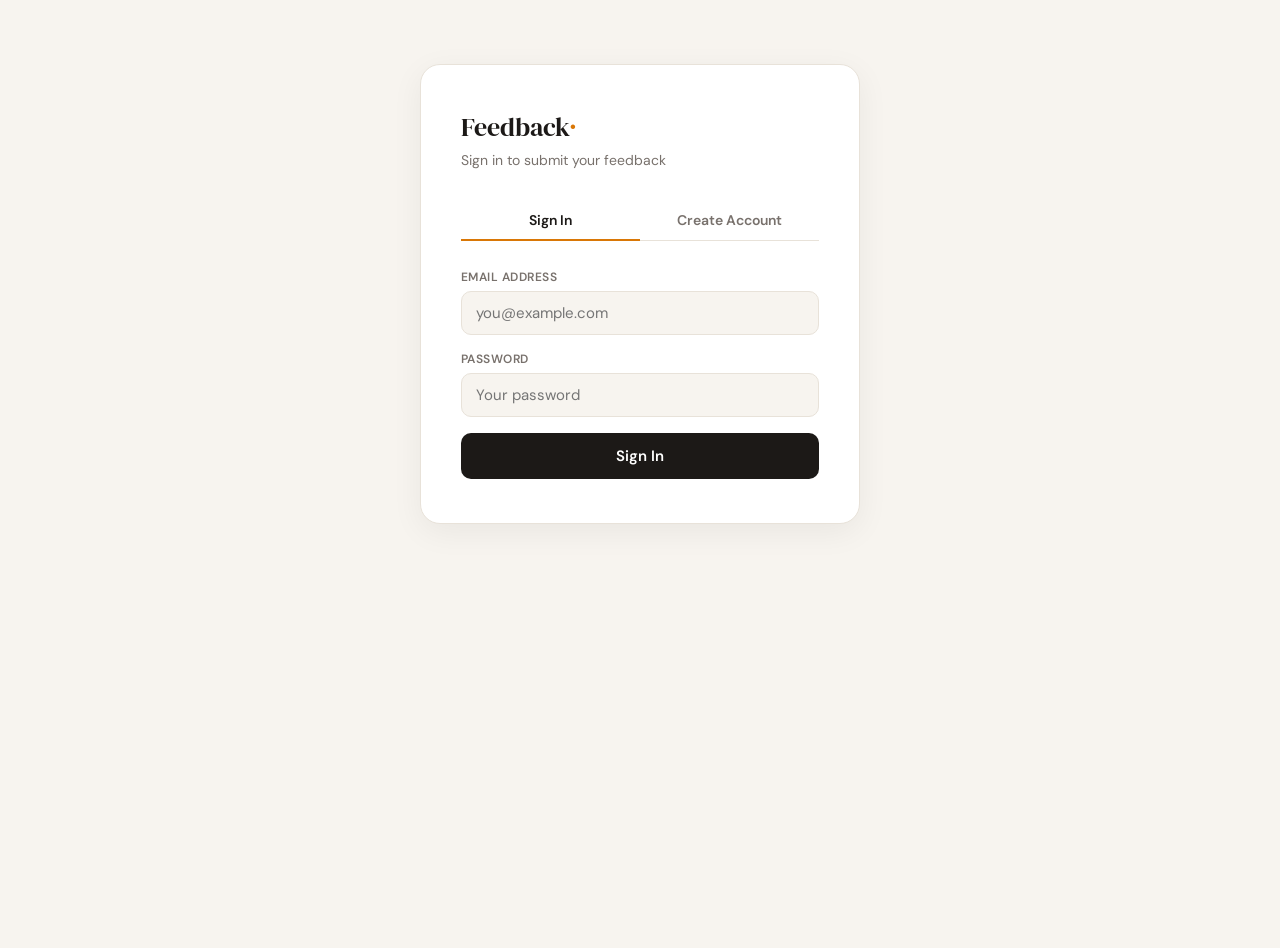
==== commit 6411be17: "CRM integrated for escalation and updated again 8/5/26 2.35 pm" ====
--- a/index.html
+++ b/index.html
@@ -4,112 +4,303 @@
   <meta charset="UTF-8"/>
   <meta name="viewport" content="width=device-width, initial-scale=1.0"/>
   <title>Feedback Agent</title>
+  <link rel="preconnect" href="https://fonts.googleapis.com">
+  <link href="https://fonts.googleapis.com/css2?family=DM+Serif+Display&family=DM+Sans:wght@400;500;600&display=swap" rel="stylesheet">
   <style>
-    * { box-sizing: border-box; margin: 0; padding: 0; }
-    body { font-family: "Segoe UI", sans-serif; background: #f0f2f5; min-height: 100vh; display: flex; align-items: center; justify-content: center; padding: 20px; }
+    *, *::before, *::after { box-sizing: border-box; margin: 0; padding: 0; }
+
+    :root {
+      --bg:        #F7F4EF;
+      --surface:   #FFFFFF;
+      --border:    #E8E2D9;
+      --text:      #1C1917;
+      --muted:     #78716C;
+      --accent:    #D97706;
+      --accent-lt: #FEF3C7;
+      --green:     #15803D;
+      --green-lt:  #DCFCE7;
+      --red:       #B91C1C;
+      --red-lt:    #FEE2E2;
+      --reply-bg:  #FAFAF8;
+      --reply-border: #D6CFC4;
+    }
+
+    body {
+      font-family: 'DM Sans', sans-serif;
+      background: var(--bg);
+      min-height: 100vh;
+      display: flex;
+      align-items: center;
+      justify-content: center;
+      padding: 24px 16px;
+      color: var(--text);
+    }
+
     .page { display: none; }
-    .page.active { display: flex; align-items: center; justify-content: center; width: 100%; min-height: 100vh; }
-
-    /* ── Auth card ──────────────────────────────────────────── */
-    .auth-card { background: white; border-radius: 16px; padding: 40px 36px; width: min(440px, 100%); box-shadow: 0 4px 24px rgba(0,0,0,0.08); }
-    .auth-card h1 { font-size: 22px; font-weight: 700; color: #1a1a1a; margin-bottom: 4px; }
-    .auth-card .sub { color: #888; font-size: 14px; margin-bottom: 28px; }
-    .auth-tabs { display: flex; gap: 0; margin-bottom: 24px; border-bottom: 2px solid #eee; }
-    .auth-tab { flex: 1; padding: 10px; text-align: center; font-size: 14px; font-weight: 600; color: #aaa; cursor: pointer; border-bottom: 2px solid transparent; margin-bottom: -2px; transition: all .2s; }
-    .auth-tab.active { color: #6c63ff; border-bottom-color: #6c63ff; }
-    .auth-form { display: none; flex-direction: column; gap: 14px; }
+    .page.active { display: flex; align-items: flex-start; justify-content: center; width: 100%; min-height: 100vh; padding-top: 40px; }
+
+    /* ── Auth card ──────────────────────────────────────────────────────── */
+    .auth-card {
+      background: var(--surface);
+      border-radius: 20px;
+      padding: 44px 40px;
+      width: min(440px, 100%);
+      border: 1px solid var(--border);
+      box-shadow: 0 8px 32px rgba(0,0,0,0.06);
+    }
+    .auth-logo {
+      font-family: 'DM Serif Display', serif;
+      font-size: 26px;
+      color: var(--text);
+      margin-bottom: 6px;
+    }
+    .auth-logo span { color: var(--accent); }
+    .auth-card .sub { color: var(--muted); font-size: 14px; margin-bottom: 32px; }
+    .auth-tabs { display: flex; gap: 0; margin-bottom: 28px; border-bottom: 1.5px solid var(--border); }
+    .auth-tab { flex: 1; padding: 10px; text-align: center; font-size: 14px; font-weight: 600; color: var(--muted); cursor: pointer; border-bottom: 2px solid transparent; margin-bottom: -1.5px; transition: all .2s; }
+    .auth-tab.active { color: var(--text); border-bottom-color: var(--accent); }
+    .auth-form { display: none; flex-direction: column; gap: 16px; }
     .auth-form.active { display: flex; }
-    .field label { display: block; font-size: 12px; font-weight: 600; color: #555; margin-bottom: 5px; }
-    .field input { width: 100%; padding: 10px 14px; border: 1.5px solid #ddd; border-radius: 8px; font-size: 15px; outline: none; transition: border .2s; }
-    .field input:focus { border-color: #6c63ff; }
-    .auth-btn { padding: 12px; background: #6c63ff; color: white; border: none; border-radius: 8px; font-size: 15px; font-weight: 600; cursor: pointer; transition: background .2s; }
-    .auth-btn:hover { background: #574fd6; }
-    .auth-btn:disabled { background: #bbb; cursor: not-allowed; }
-    .auth-error { background: #ffe4e4; color: #c0392b; border-radius: 8px; padding: 10px 14px; font-size: 13px; display: none; }
+    .field label { display: block; font-size: 12px; font-weight: 600; color: var(--muted); margin-bottom: 6px; letter-spacing: 0.04em; text-transform: uppercase; }
+    .field input {
+      width: 100%; padding: 11px 14px;
+      border: 1.5px solid var(--border);
+      border-radius: 10px; font-size: 15px;
+      font-family: 'DM Sans', sans-serif;
+      outline: none; transition: border .2s;
+      background: var(--bg);
+    }
+    .field input:focus { border-color: var(--accent); background: white; }
+    .auth-btn {
+      padding: 13px; background: var(--text); color: white;
+      border: none; border-radius: 10px; font-size: 15px;
+      font-weight: 600; cursor: pointer; transition: opacity .2s;
+      font-family: 'DM Sans', sans-serif;
+    }
+    .auth-btn:hover { opacity: 0.85; }
+    .auth-btn:disabled { opacity: 0.4; cursor: not-allowed; }
+    .auth-error { background: var(--red-lt); color: var(--red); border-radius: 8px; padding: 10px 14px; font-size: 13px; display: none; }
     .auth-error.show { display: block; }
 
-    /* ── Main app ───────────────────────────────────────────── */
-    .app-wrap { width: min(720px, 100%); }
-    .topbar { display: flex; align-items: center; justify-content: space-between; background: white; border-radius: 12px; padding: 12px 20px; margin-bottom: 16px; box-shadow: 0 2px 8px rgba(0,0,0,0.05); }
+    /* ── App layout ─────────────────────────────────────────────────────── */
+    .app-wrap { width: min(680px, 100%); }
+
+    .topbar {
+      display: flex; align-items: center; justify-content: space-between;
+      margin-bottom: 20px;
+    }
     .topbar-left { display: flex; align-items: center; gap: 10px; }
-    .avatar { width: 34px; height: 34px; border-radius: 50%; background: #6c63ff; color: white; display: flex; align-items: center; justify-content: center; font-weight: 700; font-size: 14px; }
-    .user-name { font-size: 14px; font-weight: 600; color: #1a1a1a; }
-    .user-email { font-size: 12px; color: #888; }
-    .logout-btn { font-size: 13px; color: #6c63ff; background: none; border: 1.5px solid #d4d0ff; border-radius: 20px; padding: 6px 14px; cursor: pointer; font-weight: 600; }
-    .logout-btn:hover { background: #f0eeff; }
-    .container { background: white; border-radius: 16px; padding: 36px; box-shadow: 0 4px 24px rgba(0,0,0,0.08); }
-    h1.main { font-size: 22px; font-weight: 700; color: #1a1a1a; margin-bottom: 4px; }
-    p.sub { color: #666; font-size: 14px; margin-bottom: 20px; }
-
-    /* ── Language selector ──────────────────────────────────── */
-    .lang-row { display: flex; align-items: center; gap: 10px; margin-bottom: 18px; flex-wrap: wrap; }
-    .lang-row label { font-size: 13px; font-weight: 600; color: #444; }
-    .lang-select { appearance: none; border: 1.5px solid #d4d0ff; border-radius: 20px; padding: 6px 32px 6px 14px; font-size: 13px; background: #f6f4ff url("data:image/svg+xml,%3Csvg xmlns='http://www.w3.org/2000/svg' width='12' height='8' viewBox='0 0 12 8'%3E%3Cpath fill='%236c63ff' d='M6 8 0 0h12z'/%3E%3C/svg%3E") no-repeat right 12px center; color: #333; cursor: pointer; outline: none; }
-    .lang-select:focus { border-color: #6c63ff; }
-
-    /* ── Tabs ───────────────────────────────────────────────── */
-    .tabs { display: flex; gap: 8px; margin-bottom: 14px; flex-wrap: wrap; }
-    .tab { padding: 7px 18px; border-radius: 20px; border: 1.5px solid #e0e0e0; font-size: 13px; cursor: pointer; background: white; color: #666; transition: all 0.2s; }
-    .tab.active { background: #6c63ff; color: white; border-color: #6c63ff; }
+    .avatar {
+      width: 36px; height: 36px; border-radius: 50%;
+      background: var(--text); color: white;
+      display: flex; align-items: center; justify-content: center;
+      font-weight: 700; font-size: 13px;
+    }
+    .user-name { font-size: 14px; font-weight: 600; color: var(--text); }
+    .user-email { font-size: 12px; color: var(--muted); }
+    .logout-btn {
+      font-size: 13px; color: var(--muted); background: none;
+      border: 1.5px solid var(--border); border-radius: 20px;
+      padding: 6px 14px; cursor: pointer; font-weight: 500;
+      font-family: 'DM Sans', sans-serif; transition: all .2s;
+    }
+    .logout-btn:hover { color: var(--text); border-color: var(--text); }
+
+    /* ── Main card ──────────────────────────────────────────────────────── */
+    .container {
+      background: var(--surface);
+      border-radius: 20px;
+      padding: 40px;
+      border: 1px solid var(--border);
+      box-shadow: 0 4px 20px rgba(0,0,0,0.05);
+    }
+    .page-title {
+      font-family: 'DM Serif Display', serif;
+      font-size: 26px; color: var(--text);
+      margin-bottom: 4px;
+    }
+    .page-sub { color: var(--muted); font-size: 14px; margin-bottom: 28px; }
+
+    /* ── Selectors ──────────────────────────────────────────────────────── */
+    .selector-row { display: flex; gap: 12px; margin-bottom: 22px; flex-wrap: wrap; }
+    .selector-group { display: flex; align-items: center; gap: 8px; }
+    .selector-group label { font-size: 12px; font-weight: 600; color: var(--muted); text-transform: uppercase; letter-spacing: 0.04em; }
+    select.pill {
+      appearance: none; border: 1.5px solid var(--border); border-radius: 20px;
+      padding: 6px 30px 6px 13px; font-size: 13px; font-weight: 500;
+      background: var(--bg) url("data:image/svg+xml,%3Csvg xmlns='http://www.w3.org/2000/svg' width='10' height='6' viewBox='0 0 10 6'%3E%3Cpath fill='%2378716C' d='M5 6 0 0h10z'/%3E%3C/svg%3E") no-repeat right 11px center;
+      color: var(--text); cursor: pointer; outline: none;
+      font-family: 'DM Sans', sans-serif; transition: border .2s;
+    }
+    select.pill:focus { border-color: var(--accent); }
+
+    /* ── Input tabs ─────────────────────────────────────────────────────── */
+    .tabs { display: flex; gap: 6px; margin-bottom: 16px; }
+    .tab {
+      padding: 7px 18px; border-radius: 20px;
+      border: 1.5px solid var(--border); font-size: 13px; font-weight: 500;
+      cursor: pointer; background: white; color: var(--muted);
+      transition: all 0.2s; font-family: 'DM Sans', sans-serif;
+    }
+    .tab.active { background: var(--text); color: white; border-color: var(--text); }
     .input-section { display: none; }
     .input-section.active { display: block; }
-    textarea { width: 100%; height: 110px; border: 1.5px solid #ddd; border-radius: 10px; padding: 14px; font-size: 16px; resize: none; outline: none; transition: border 0.2s; }
-    textarea:focus { border-color: #6c63ff; }
-
-    /* ── Emoji ──────────────────────────────────────────────── */
-    .emoji-grid { display: flex; flex-wrap: wrap; gap: 6px; padding: 14px; background: #f8f8ff; border: 1.5px solid #e8e4ff; border-radius: 10px; margin-bottom: 10px; }
+
+    textarea {
+      width: 100%; height: 110px;
+      border: 1.5px solid var(--border); border-radius: 12px;
+      padding: 14px; font-size: 15px; resize: none; outline: none;
+      transition: border 0.2s; font-family: 'DM Sans', sans-serif;
+      background: var(--bg); color: var(--text); line-height: 1.6;
+    }
+    textarea:focus { border-color: var(--accent); background: white; }
+
+    /* ── Sample chips ───────────────────────────────────────────────────── */
+    .samples { margin-bottom: 14px; }
+    .samples-label { font-size: 11px; color: var(--muted); text-transform: uppercase; letter-spacing: 0.06em; margin-bottom: 8px; font-weight: 600; }
+    .chips { display: flex; flex-wrap: wrap; gap: 6px; }
+    .chip {
+      padding: 5px 12px; background: var(--bg); color: var(--muted);
+      border: 1px solid var(--border); border-radius: 16px; font-size: 12px;
+      cursor: pointer; transition: all .15s; font-family: 'DM Sans', sans-serif;
+    }
+    .chip:hover { background: var(--accent-lt); border-color: var(--accent); color: var(--text); }
+
+    /* ── Emoji ──────────────────────────────────────────────────────────── */
+    .emoji-grid {
+      display: flex; flex-wrap: wrap; gap: 6px; padding: 14px;
+      background: var(--bg); border: 1.5px solid var(--border);
+      border-radius: 12px; margin-bottom: 10px;
+    }
     .emoji-btn { font-size: 26px; cursor: pointer; padding: 6px 8px; border-radius: 8px; border: 2px solid transparent; background: transparent; transition: all 0.15s; }
-    .emoji-btn:hover { background: #e8e4ff; transform: scale(1.15); }
-    .emoji-preview { min-height: 44px; padding: 10px 14px; background: #f0eeff; border-radius: 8px; font-size: 22px; letter-spacing: 4px; margin-bottom: 10px; color: #333; }
-
-    /* ── Star rating ────────────────────────────────────────── */
-    .star-row { display: flex; justify-content: center; gap: 12px; padding: 20px 0 10px; }
-    .star { font-size: 38px; cursor: pointer; color: #ddd; transition: all 0.15s; }
-    .star.active { color: #f5a623; }
-    .star-label { text-align: center; font-size: 14px; color: #888; margin-bottom: 10px; min-height: 20px; }
-
-    /* ── Sample chips ───────────────────────────────────────── */
-    .samples { margin-bottom: 14px; }
-    .samples-label { font-size: 11px; color: #999; text-transform: uppercase; letter-spacing: 0.5px; margin-bottom: 8px; }
-    .chips { display: flex; flex-wrap: wrap; gap: 6px; }
-    .chip { padding: 5px 12px; background: #f0eeff; color: #6c63ff; border: 1px solid #d4d0ff; border-radius: 16px; font-size: 12px; cursor: pointer; }
-    .chip:hover { background: #e0dcff; }
-
-    /* ── Submit / loader ────────────────────────────────────── */
-    button.submit { margin-top: 12px; width: 100%; padding: 14px; background: #6c63ff; color: white; border: none; border-radius: 10px; font-size: 16px; font-weight: 600; cursor: pointer; transition: background 0.2s; }
-    button.submit:hover { background: #574fd6; }
-    button.submit:disabled { background: #bbb; cursor: not-allowed; }
-    .loader { text-align: center; padding: 20px; color: #6c63ff; font-size: 14px; display: none; }
+    .emoji-btn:hover { background: var(--accent-lt); transform: scale(1.15); }
+    .emoji-preview { min-height: 44px; padding: 10px 14px; background: var(--accent-lt); border-radius: 8px; font-size: 22px; letter-spacing: 4px; margin-bottom: 10px; color: var(--text); border: 1px solid #F0D080; }
+
+    /* ── Star rating ────────────────────────────────────────────────────── */
+    .star-row { display: flex; justify-content: center; gap: 10px; padding: 20px 0 8px; }
+    .star { font-size: 38px; cursor: pointer; color: var(--border); transition: all 0.15s; line-height: 1; }
+    .star.active { color: var(--accent); }
+    .star-label { text-align: center; font-size: 14px; color: var(--muted); margin-bottom: 10px; min-height: 20px; font-weight: 500; }
+
+    /* ── Submit ─────────────────────────────────────────────────────────── */
+    .submit-btn {
+      margin-top: 16px; width: 100%; padding: 14px;
+      background: var(--text); color: white;
+      border: none; border-radius: 12px; font-size: 15px; font-weight: 600;
+      cursor: pointer; transition: opacity .2s;
+      font-family: 'DM Sans', sans-serif;
+    }
+    .submit-btn:hover { opacity: 0.85; }
+    .submit-btn:disabled { opacity: 0.4; cursor: not-allowed; }
+    .loader { text-align: center; padding: 20px; color: var(--muted); font-size: 14px; display: none; }
     .dots::after { content: "..."; animation: dots 1.2s steps(3, end) infinite; }
     @keyframes dots { 0%,100%{content:"."} 33%{content:".."} 66%{content:"..."} }
 
-    /* ── Result ─────────────────────────────────────────────── */
-    .result { margin-top: 24px; display: none; animation: fadeIn 0.3s ease; }
-    @keyframes fadeIn { from{opacity:0;transform:translateY(8px)} to{opacity:1;transform:none} }
-    .result-header { display: flex; align-items: center; gap: 10px; margin-bottom: 14px; flex-wrap: wrap; }
-    .badge { padding: 5px 16px; border-radius: 20px; font-size: 13px; font-weight: 600; }
-    .badge.escalated { background: #ffe4e4; color: #c0392b; }
-    .badge.replied { background: #e4f9ef; color: #1a7a4a; }
-    .badge.rejected { background: #fff3e0; color: #e65100; }
-    .input-badge { padding: 4px 12px; border-radius: 14px; font-size: 12px; background: #f0eeff; color: #6c63ff; }
-    .cards { display: grid; grid-template-columns: 1fr 1fr; gap: 10px; margin-bottom: 14px; }
-    .card { background: #f8f8ff; border: 1px solid #ececff; border-radius: 10px; padding: 14px; }
-    .card h3 { font-size: 11px; text-transform: uppercase; color: #aaa; letter-spacing: 0.5px; margin-bottom: 5px; }
-    .card p { font-size: 15px; font-weight: 500; color: #1a1a1a; text-transform: capitalize; }
-    .reply-box { background: #f0fff6; border: 1px solid #b2f0d0; border-radius: 10px; padding: 16px; font-size: 15px; line-height: 1.7; color: #1a1a1a; }
-    .escalate-box { background: #fff5f5; border: 1px solid #ffcccc; border-radius: 10px; padding: 16px; font-size: 15px; line-height: 1.7; color: #1a1a1a; }
-    .crm-link { display: inline-block; margin-top: 10px; font-size: 13px; color: #6c63ff; text-decoration: none; }
-    .crm-link:hover { text-decoration: underline; }
-    .email-notice { margin-top: 10px; font-size: 13px; color: #1a7a4a; background: #e4f9ef; padding: 8px 12px; border-radius: 8px; }
+    /* ── Divider ────────────────────────────────────────────────────────── */
+    .divider { border: none; border-top: 1px solid var(--border); margin: 32px 0; }
+
+    /* ══════════════════════════════════════════════════════════════════════
+       FEEDBACK REVIEW CARD — Airbnb style
+       ══════════════════════════════════════════════════════════════════════ */
+    .review-section { display: none; animation: slideUp 0.35s ease; }
+    @keyframes slideUp { from{opacity:0;transform:translateY(12px)} to{opacity:1;transform:none} }
+
+    .review-section-title {
+      font-size: 11px; font-weight: 600; color: var(--muted);
+      text-transform: uppercase; letter-spacing: 0.06em; margin-bottom: 16px;
+    }
+
+    /* Customer's feedback card */
+    .feedback-card {
+      border: 1px solid var(--border);
+      border-radius: 14px;
+      padding: 22px 24px;
+      background: white;
+      margin-bottom: 0;
+    }
+    .fc-header { display: flex; align-items: center; justify-content: space-between; margin-bottom: 10px; flex-wrap: wrap; gap: 8px; }
+    .fc-left { display: flex; align-items: center; gap: 10px; }
+    .fc-avatar {
+      width: 38px; height: 38px; border-radius: 50%;
+      background: var(--text); color: white;
+      display: flex; align-items: center; justify-content: center;
+      font-weight: 700; font-size: 14px; flex-shrink: 0;
+    }
+    .fc-name { font-size: 15px; font-weight: 600; color: var(--text); }
+    .fc-date { font-size: 13px; color: var(--muted); }
+    .fc-stars { font-size: 15px; letter-spacing: 1px; }
+    .star-filled { color: var(--accent); }
+    .star-empty  { color: var(--border); }
+    .fc-badges { display: flex; gap: 6px; flex-wrap: wrap; margin-bottom: 12px; }
+    .fc-badge {
+      font-size: 11px; font-weight: 600; padding: 3px 10px; border-radius: 12px;
+      text-transform: capitalize; letter-spacing: 0.02em;
+    }
+    .fc-badge.replied   { background: var(--green-lt); color: var(--green); }
+    .fc-badge.escalated { background: var(--accent-lt); color: #92400E; }
+    .fc-badge.rejected  { background: #FEE2E2; color: var(--red); }
+    .fc-badge.intent    { background: var(--bg); color: var(--muted); border: 1px solid var(--border); }
+    .fc-badge.sector    { background: var(--bg); color: var(--muted); border: 1px solid var(--border); }
+    .fc-text { font-size: 15px; line-height: 1.7; color: var(--text); }
+
+    /* Analysis row */
+    .analysis-row { display: flex; gap: 8px; margin: 14px 0 0; flex-wrap: wrap; }
+    .a-chip {
+      font-size: 12px; padding: 4px 10px; border-radius: 10px;
+      background: var(--bg); border: 1px solid var(--border); color: var(--muted);
+    }
+    .a-chip strong { color: var(--text); font-weight: 600; }
+
+    /* Connector line */
+    .reply-connector {
+      display: flex; align-items: center; gap: 0;
+      padding: 0 0 0 30px;
+    }
+    .connector-line {
+      width: 2px; height: 24px;
+      background: var(--border);
+      margin: 0;
+    }
+
+    /* Response card */
+    .response-card {
+      border: 1px solid var(--border);
+      border-radius: 14px;
+      padding: 22px 24px;
+      background: var(--reply-bg);
+      border-left: 3px solid var(--accent);
+      margin-top: 0;
+    }
+    .response-card.negative {
+      border-left-color: #F59E0B;
+      background: #FFFBF2;
+    }
+    .rc-header { display: flex; align-items: center; gap: 10px; margin-bottom: 14px; }
+    .rc-avatar {
+      width: 34px; height: 34px; border-radius: 50%;
+      background: var(--accent); color: white;
+      display: flex; align-items: center; justify-content: center;
+      font-size: 16px; flex-shrink: 0;
+    }
+    .rc-meta {}
+    .rc-label { font-size: 14px; font-weight: 600; color: var(--text); }
+    .rc-date { font-size: 12px; color: var(--muted); }
+    .rc-text { font-size: 15px; line-height: 1.75; color: var(--text); }
+
+    /* ── Responsive ─────────────────────────────────────────────────────── */
+    @media (max-width: 480px) {
+      .container { padding: 24px 20px; }
+      .auth-card { padding: 32px 24px; }
+    }
   </style>
 </head>
 <body>
 
-<!-- ══════════════ AUTH PAGE ══════════════ -->
+<!-- ══════════════════════ AUTH PAGE ══════════════════════ -->
 <div id="auth-page" class="page active">
   <div class="auth-card">
-    <h1>Feedback Agent</h1>
-    <p class="sub">Sign in to submit and track your feedback</p>
+    <div class="auth-logo">Feedback<span>·</span></div>
+    <p class="sub">Sign in to submit your feedback</p>
 
     <div class="auth-tabs">
       <div class="auth-tab active" onclick="switchAuthTab('login')">Sign In</div>
@@ -118,7 +309,6 @@
 
     <div id="auth-error" class="auth-error"></div>
 
-    <!-- Login form -->
     <form id="login-form" class="auth-form active" onsubmit="handleLogin(event)">
       <div class="field">
         <label>Email address</label>
@@ -131,18 +321,17 @@
       <button type="submit" class="auth-btn" id="login-btn">Sign In</button>
     </form>
 
-    <!-- Register form -->
     <form id="register-form" class="auth-form" onsubmit="handleRegister(event)">
       <div class="field">
         <label>Full name</label>
-        <input type="text" id="reg-name" placeholder="Arjun Kumar" required/>
+        <input type="text" id="reg-name" placeholder="Enter Your Name" required/>
       </div>
       <div class="field">
         <label>Email address</label>
         <input type="email" id="reg-email" placeholder="you@example.com" required/>
       </div>
       <div class="field">
-        <label>Phone number <span style="color:#aaa;font-weight:400">(optional)</span></label>
+        <label>Phone <span style="color:var(--muted);font-weight:400">(optional)</span></label>
         <input type="tel" id="reg-phone" placeholder="+91 98765 43210"/>
       </div>
       <div class="field">
@@ -154,11 +343,11 @@
   </div>
 </div>
 
-<!-- ══════════════ MAIN APP PAGE ══════════════ -->
+<!-- ══════════════════════ MAIN APP PAGE ══════════════════════ -->
 <div id="app-page" class="page">
   <div class="app-wrap">
 
-    <!-- Top bar with user info -->
+    <!-- Top bar -->
     <div class="topbar">
       <div class="topbar-left">
         <div class="avatar" id="avatar-initials">?</div>
@@ -171,27 +360,25 @@
     </div>
 
     <div class="container">
-      <h1 class="main">Submit Your Feedback</h1>
-      <p class="sub">Tell us about your experience — we respond instantly</p>
-
-      <!-- Language selector -->
-      <div class="lang-row">
-        <label>Reply in:</label>
-        <select class="lang-select" id="lang-select">
-          <option value="en">English</option>
-        </select>
-      </div>
-
-      <!-- Sector selector -->
-      <div class="lang-row">
-        <label>Department:</label>
-        <select class="lang-select" id="sector-select">
-          <option value="fintech">Fintech / Banking</option>
-          <option value="education">Education</option>
-          <option value="healthcare">Healthcare</option>
-          <option value="food">Food Delivery</option>
-          <option value="ecommerce">E-commerce</option>
-        </select>
+      <h1 class="page-title">Share Your Feedback</h1>
+      <p class="page-sub">We read every message and respond instantly</p>
+
+      <!-- Selectors -->
+      <div class="selector-row">
+        <div class="selector-group">
+          <label>Reply in</label>
+          <select class="pill" id="lang-select"><option value="en">English</option></select>
+        </div>
+        <div class="selector-group">
+          <label>Department</label>
+          <select class="pill" id="sector-select">
+            <option value="fintech">Fintech / Banking</option>
+            <option value="education">Education</option>
+            <option value="healthcare">Healthcare</option>
+            <option value="food">Food Delivery</option>
+            <option value="ecommerce">E-commerce</option>
+          </select>
+        </div>
       </div>
 
       <!-- Input tabs -->
@@ -213,7 +400,7 @@
             <span class="chip" onclick="setFeedback('app romba mosam, work agala')">Tanglish</span>
           </div>
         </div>
-        <textarea id="text-input" placeholder="Type your feedback here..."></textarea>
+        <textarea id="text-input" placeholder="Tell us about your experience..."></textarea>
       </div>
 
       <!-- Emoji input -->
@@ -232,11 +419,11 @@
           <button class="emoji-btn" onclick="addEmoji('⭐')">⭐</button>
           <button class="emoji-btn" onclick="addEmoji('🙌')">🙌</button>
         </div>
-        <div class="emoji-preview" id="emoji-preview"><span style="color:#bbb;font-size:13px">Tap emojis above...</span></div>
-        <button onclick="clearEmoji()" style="font-size:12px;color:#888;background:none;border:none;cursor:pointer;margin-bottom:10px">Clear</button>
-      </div>
-
-      <!-- Star rating input -->
+        <div class="emoji-preview" id="emoji-preview"><span style="color:var(--muted);font-size:13px">Tap emojis above...</span></div>
+        <button onclick="clearEmoji()" style="font-size:12px;color:var(--muted);background:none;border:none;cursor:pointer;margin-bottom:10px;font-family:'DM Sans',sans-serif;">Clear</button>
+      </div>
+
+      <!-- Star rating -->
       <div class="input-section" id="tab-rating">
         <div class="star-row">
           <span class="star" onclick="setStar(1)">★</span>
@@ -248,55 +435,78 @@
         <div class="star-label" id="star-label">Tap a star to rate</div>
       </div>
 
-      <button class="submit" id="submit-btn" onclick="submitFeedback()">Send Feedback</button>
-      <div class="loader" id="loader">Analysing your feedback<span class="dots"></span></div>
-
-      <!-- Result section -->
-      <div class="result" id="result">
-        <div class="result-header">
-          <span class="badge" id="result-badge">—</span>
-          <span class="input-badge" id="input-badge">text</span>
-        </div>
-        <div class="cards">
-          <div class="card"><h3>Intent</h3><p id="r-intent">—</p></div>
-          <div class="card"><h3>Sentiment</h3><p id="r-sentiment">—</p></div>
-          <div class="card"><h3>Urgency</h3><p id="r-urgency">—</p></div>
-          <div class="card"><h3>Topic</h3><p id="r-topic">—</p></div>
-        </div>
-        <div id="r-response-box"></div>
-        <div id="r-email-notice" class="email-notice" style="display:none">
-          📧 A confirmation email has been sent to your registered email address.
-        </div>
-      </div>
+      <button class="submit-btn" id="submit-btn" onclick="submitFeedback()">Send Feedback</button>
+      <div class="loader" id="loader">Reading your feedback<span class="dots"></span></div>
+
+      <!-- ════════════════════════════════════════════════════════════
+           REVIEW SECTION — shown after submit, Airbnb-style
+           ════════════════════════════════════════════════════════════ -->
+      <div class="review-section" id="review-section">
+        <hr class="divider">
+        <div class="review-section-title">Your feedback &amp; our response</div>
+
+        <!-- Customer feedback card -->
+        <div class="feedback-card" id="feedback-card">
+          <div class="fc-header">
+            <div class="fc-left">
+              <div class="fc-avatar" id="fc-avatar">?</div>
+              <div>
+                <div class="fc-name" id="fc-name">—</div>
+                <div class="fc-date" id="fc-date">—</div>
+              </div>
+            </div>
+            <div class="fc-stars" id="fc-stars"></div>
+          </div>
+          <div class="fc-badges" id="fc-badges"></div>
+          <div class="fc-text" id="fc-text">—</div>
+          <div class="analysis-row" id="fc-analysis"></div>
+        </div>
+
+        <!-- Connector line (visual) -->
+        <div class="reply-connector">
+          <div class="connector-line"></div>
+        </div>
+
+        <!-- Support response card -->
+        <div class="response-card" id="response-card">
+          <div class="rc-header">
+            <div class="rc-avatar" id="rc-avatar">💬</div>
+            <div class="rc-meta">
+              <div class="rc-label">Response from Support</div>
+              <div class="rc-date" id="rc-date">—</div>
+            </div>
+          </div>
+          <div class="rc-text" id="rc-text">—</div>
+        </div>
+      </div>
+      <!-- end review-section -->
+
     </div>
   </div>
 </div>
 
 <script>
-// ── State ────────────────────────────────────────────────────────────────────
+// ── State ─────────────────────────────────────────────────────────────────────
 let currentTab  = 'text';
 let emojiStr    = '';
 let starVal     = 0;
 let currentUser = null;
 let authToken   = null;
 
-const API = '';  // empty = same origin
-
-// ── Auth helpers ─────────────────────────────────────────────────────────────
+const API = '';
+
+// ── Auth helpers ──────────────────────────────────────────────────────────────
 function saveAuth(token, user) {
-  authToken   = token;
-  currentUser = user;
+  authToken = token; currentUser = user;
   localStorage.setItem('fb_token', token);
-  localStorage.setItem('fb_user',  JSON.stringify(user));
-}
-
+  localStorage.setItem('fb_user', JSON.stringify(user));
+}
 function loadAuth() {
   const t = localStorage.getItem('fb_token');
   const u = localStorage.getItem('fb_user');
   if (t && u) { authToken = t; currentUser = JSON.parse(u); return true; }
   return false;
 }
-
 function logout() {
   localStorage.removeItem('fb_token');
   localStorage.removeItem('fb_user');
@@ -304,14 +514,13 @@
   showPage('auth');
 }
 
-// ── Pages ────────────────────────────────────────────────────────────────────
+// ── Pages ─────────────────────────────────────────────────────────────────────
 function showPage(name) {
   document.querySelectorAll('.page').forEach(p => p.classList.remove('active'));
   document.getElementById(name + '-page').classList.add('active');
 }
-
 function showAppPage() {
-  const initials = (currentUser.full_name || '?').split(' ').map(w=>w[0]).join('').toUpperCase().slice(0,2);
+  const initials = (currentUser.full_name || '?').split(' ').map(w => w[0]).join('').toUpperCase().slice(0, 2);
   document.getElementById('avatar-initials').textContent = initials;
   document.getElementById('topbar-name').textContent     = currentUser.full_name;
   document.getElementById('topbar-email').textContent    = currentUser.email;
@@ -319,33 +528,31 @@
   loadLanguages();
 }
 
-// ── Auth tab switch ───────────────────────────────────────────────────────────
+// ── Auth tabs ─────────────────────────────────────────────────────────────────
 function switchAuthTab(tab) {
-  document.querySelectorAll('.auth-tab').forEach((t,i)=>t.classList.toggle('active', (i===0&&tab==='login')||(i===1&&tab==='register')));
-  document.getElementById('login-form').classList.toggle('active',    tab==='login');
-  document.getElementById('register-form').classList.toggle('active', tab==='register');
+  document.querySelectorAll('.auth-tab').forEach((t, i) =>
+    t.classList.toggle('active', (i === 0 && tab === 'login') || (i === 1 && tab === 'register'))
+  );
+  document.getElementById('login-form').classList.toggle('active', tab === 'login');
+  document.getElementById('register-form').classList.toggle('active', tab === 'register');
   document.getElementById('auth-error').classList.remove('show');
 }
-
 function showAuthError(msg) {
   const el = document.getElementById('auth-error');
-  el.textContent = msg;
-  el.classList.add('show');
-}
-
-// ── Login ────────────────────────────────────────────────────────────────────
+  el.textContent = msg; el.classList.add('show');
+}
+
+// ── Login ─────────────────────────────────────────────────────────────────────
 async function handleLogin(e) {
   e.preventDefault();
   const btn = document.getElementById('login-btn');
   btn.disabled = true; btn.textContent = 'Signing in...';
   document.getElementById('auth-error').classList.remove('show');
-
   try {
     const resp = await fetch(`${API}/auth/login`, {
-      method: 'POST',
-      headers: {'Content-Type':'application/json'},
+      method: 'POST', headers: {'Content-Type': 'application/json'},
       body: JSON.stringify({
-        email:    document.getElementById('login-email').value,
+        email: document.getElementById('login-email').value,
         password: document.getElementById('login-password').value,
       }),
     });
@@ -357,17 +564,15 @@
   finally { btn.disabled = false; btn.textContent = 'Sign In'; }
 }
 
-// ── Register ─────────────────────────────────────────────────────────────────
+// ── Register ──────────────────────────────────────────────────────────────────
 async function handleRegister(e) {
   e.preventDefault();
   const btn = document.getElementById('register-btn');
   btn.disabled = true; btn.textContent = 'Creating account...';
   document.getElementById('auth-error').classList.remove('show');
-
   try {
     const resp = await fetch(`${API}/auth/register`, {
-      method: 'POST',
-      headers: {'Content-Type':'application/json'},
+      method: 'POST', headers: {'Content-Type': 'application/json'},
       body: JSON.stringify({
         full_name: document.getElementById('reg-name').value,
         email:     document.getElementById('reg-email').value,
@@ -383,14 +588,14 @@
   finally { btn.disabled = false; btn.textContent = 'Create Account'; }
 }
 
-// ── Languages ────────────────────────────────────────────────────────────────
+// ── Languages ─────────────────────────────────────────────────────────────────
 async function loadLanguages() {
   try {
     const resp = await fetch(`${API}/languages`);
     const data = await resp.json();
     const sel  = document.getElementById('lang-select');
     sel.innerHTML = '';
-    const names = {en:'English',ta:'Tamil',hi:'Hindi',te:'Telugu'};
+    const names = { en: 'English', ta: 'Tamil', hi: 'Hindi', te: 'Telugu' };
     data.languages.forEach(l => {
       const o = document.createElement('option');
       o.value = l; o.textContent = names[l] || l;
@@ -407,25 +612,22 @@
   document.querySelectorAll('.input-section').forEach(s => s.classList.remove('active'));
   document.getElementById('tab-' + tab).classList.add('active');
 }
-
 function setFeedback(text) { document.getElementById('text-input').value = text; }
 function addEmoji(e) {
   emojiStr += e;
   const p = document.getElementById('emoji-preview');
-  p.innerHTML = emojiStr || '<span style="color:#bbb;font-size:13px">Tap emojis above...</span>';
+  p.innerHTML = emojiStr || '<span style="color:var(--muted);font-size:13px">Tap emojis above...</span>';
 }
 function clearEmoji() {
   emojiStr = '';
-  document.getElementById('emoji-preview').innerHTML = '<span style="color:#bbb;font-size:13px">Tap emojis above...</span>';
-}
-
-const starLabels = ['','Very Bad','Bad','Okay','Good','Excellent'];
+  document.getElementById('emoji-preview').innerHTML = '<span style="color:var(--muted);font-size:13px">Tap emojis above...</span>';
+}
+const starLabels = ['', 'Very Bad', 'Bad', 'Okay', 'Good', 'Excellent'];
 function setStar(n) {
   starVal = n;
-  document.querySelectorAll('.star').forEach((s,i) => s.classList.toggle('active', i < n));
+  document.querySelectorAll('.star').forEach((s, i) => s.classList.toggle('active', i < n));
   document.getElementById('star-label').textContent = starLabels[n];
 }
-
 function getFeedbackText() {
   if (currentTab === 'text')   return document.getElementById('text-input').value.trim();
   if (currentTab === 'emoji')  return emojiStr;
@@ -439,20 +641,20 @@
   if (!feedback) { alert('Please enter your feedback first.'); return; }
   if (!authToken) { logout(); return; }
 
-  const btn = document.getElementById('submit-btn');
+  const btn    = document.getElementById('submit-btn');
   const loader = document.getElementById('loader');
-  const result = document.getElementById('result');
+  const reviewSection = document.getElementById('review-section');
 
   btn.disabled = true; btn.style.display = 'none';
   loader.style.display = 'block';
-  result.style.display  = 'none';
+  reviewSection.style.display = 'none';
 
   try {
     const resp = await fetch(`${API}/analyze`, {
       method: 'POST',
       headers: {
         'Content-Type':  'application/json',
-        'Authorization': `Bearer ${authToken}`,  // ← JWT token sent here
+        'Authorization': `Bearer ${authToken}`,
       },
       body: JSON.stringify({
         feedback,
@@ -461,11 +663,10 @@
         sector:     document.getElementById('sector-select').value,
       }),
     });
-
     if (resp.status === 401) { logout(); return; }
     const data = await resp.json();
-    renderResult(data, feedback);
-  } catch (e) {
+    renderReview(data, feedback);
+  } catch {
     alert('Something went wrong. Please try again.');
   } finally {
     btn.disabled = false; btn.style.display = 'block';
@@ -473,48 +674,77 @@
   }
 }
 
-// ── Render result ─────────────────────────────────────────────────────────────
-function renderResult(data, feedbackText) {
-  const result = document.getElementById('result');
-  const u = data.understanding || {};
-
-  document.getElementById('r-intent').textContent    = u.intent    || '—';
-  document.getElementById('r-sentiment').textContent = u.sentiment || '—';
-  document.getElementById('r-urgency').textContent   = u.urgency   || '—';
-  document.getElementById('r-topic').textContent     = u.topic     || '—';
-  document.getElementById('input-badge').textContent = data.input_mode || 'text';
-
-  const badge = document.getElementById('result-badge');
-  badge.textContent = data.status;
-  badge.className   = 'badge ' + data.status;
-
-  const responseBox    = document.getElementById('r-response-box');
-  const emailNotice    = document.getElementById('r-email-notice');
-  emailNotice.style.display = 'none';
-
-  if (data.status === 'replied') {
-    responseBox.innerHTML = `<div class="reply-box">${data.response || data.response_en}</div>`;
-    emailNotice.style.display = 'block';
-  } else if (data.status === 'escalated') {
-    const crmLink = data.crm_ticket_url
-      ? `<a class="crm-link" href="${data.crm_ticket_url}" target="_blank">View ticket in HubSpot →</a>`
-      : '';
-    responseBox.innerHTML = `<div class="escalate-box">${data.escalation_message || data.escalation_message_en}${crmLink}</div>`;
-    emailNotice.style.display = 'block';
+// ── Render review card ────────────────────────────────────────────────────────
+function renderReview(data, feedbackText) {
+  const u       = data.understanding || {};
+  const status  = data.status;
+  const now     = new Date();
+  const dateStr = now.toLocaleDateString('en-US', { month: 'long', year: 'numeric' });
+
+  // ── Customer card ──────────────────────────────────────────────────────────
+  const initials = (currentUser.full_name || '?').split(' ').map(w => w[0]).join('').toUpperCase().slice(0, 2);
+  document.getElementById('fc-avatar').textContent = initials;
+  document.getElementById('fc-name').textContent   = currentUser.full_name;
+  document.getElementById('fc-date').textContent   = dateStr;
+
+  // Stars — try to use actual rating if input was star tab
+  const starRating = u.star_rating || (currentTab === 'rating' ? starVal : null);
+  const starsEl = document.getElementById('fc-stars');
+  if (starRating) {
+    let s = '';
+    for (let i = 1; i <= 5; i++) {
+      s += `<span class="${i <= starRating ? 'star-filled' : 'star-empty'}">★</span>`;
+    }
+    starsEl.innerHTML = s;
   } else {
-    responseBox.innerHTML = `<div class="escalate-box">${data.response || 'Your message was received.'}</div>`;
+    starsEl.innerHTML = '';
   }
 
-  result.style.display = 'block';
+  // Badges
+  const badgesEl = document.getElementById('fc-badges');
+  const statusLabel = { replied: 'Auto-replied', escalated: 'Under review', rejected: 'Invalid' }[status] || status;
+  badgesEl.innerHTML = `
+    <span class="fc-badge ${status}">${statusLabel}</span>
+    ${u.intent  ? `<span class="fc-badge intent">${u.intent}</span>`  : ''}
+    ${data.sector ? `<span class="fc-badge sector">${data.sector}</span>` : ''}
+  `;
+
+  // Feedback text shown — use human_readable if available (handles emoji/tanglish)
+  const displayText = data.human_readable || feedbackText;
+  document.getElementById('fc-text').textContent = displayText;
+
+  // Analysis chips
+  const analysisEl = document.getElementById('fc-analysis');
+  const chips = [];
+  if (u.sentiment) chips.push(`<span class="a-chip">Sentiment: <strong>${u.sentiment}</strong></span>`);
+  if (u.urgency)   chips.push(`<span class="a-chip">Urgency: <strong>${u.urgency}</strong></span>`);
+  if (u.topic)     chips.push(`<span class="a-chip">Topic: <strong>${u.topic}</strong></span>`);
+  if (data.detected_language && data.detected_language !== 'en')
+    chips.push(`<span class="a-chip">Language: <strong>${data.detected_language}</strong></span>`);
+  analysisEl.innerHTML = chips.join('');
+
+  // ── Response card ──────────────────────────────────────────────────────────
+  const responseCard = document.getElementById('response-card');
+
+  // Amber left-border for escalated, green for replied
+  responseCard.classList.toggle('negative', status === 'escalated');
+
+  const responseText = data.response || data.response_en || 'Thank you for your feedback.';
+  document.getElementById('rc-text').textContent = responseText;
+  document.getElementById('rc-date').textContent = dateStr;
+
+  // Icon for escalated vs replied
+  document.getElementById('rc-avatar').textContent = status === 'replied' ? '✅' : '🤝';
+
+  // ── Show the review section ────────────────────────────────────────────────
+  const reviewSection = document.getElementById('review-section');
+  reviewSection.style.display = 'block';
+  reviewSection.scrollIntoView({ behavior: 'smooth', block: 'start' });
 }
 
 // ── Init ──────────────────────────────────────────────────────────────────────
 (function init() {
-  if (loadAuth()) {
-    showAppPage();
-  } else {
-    showPage('auth');
-  }
+  if (loadAuth()) { showAppPage(); } else { showPage('auth'); }
 })();
 </script>
 </body>
